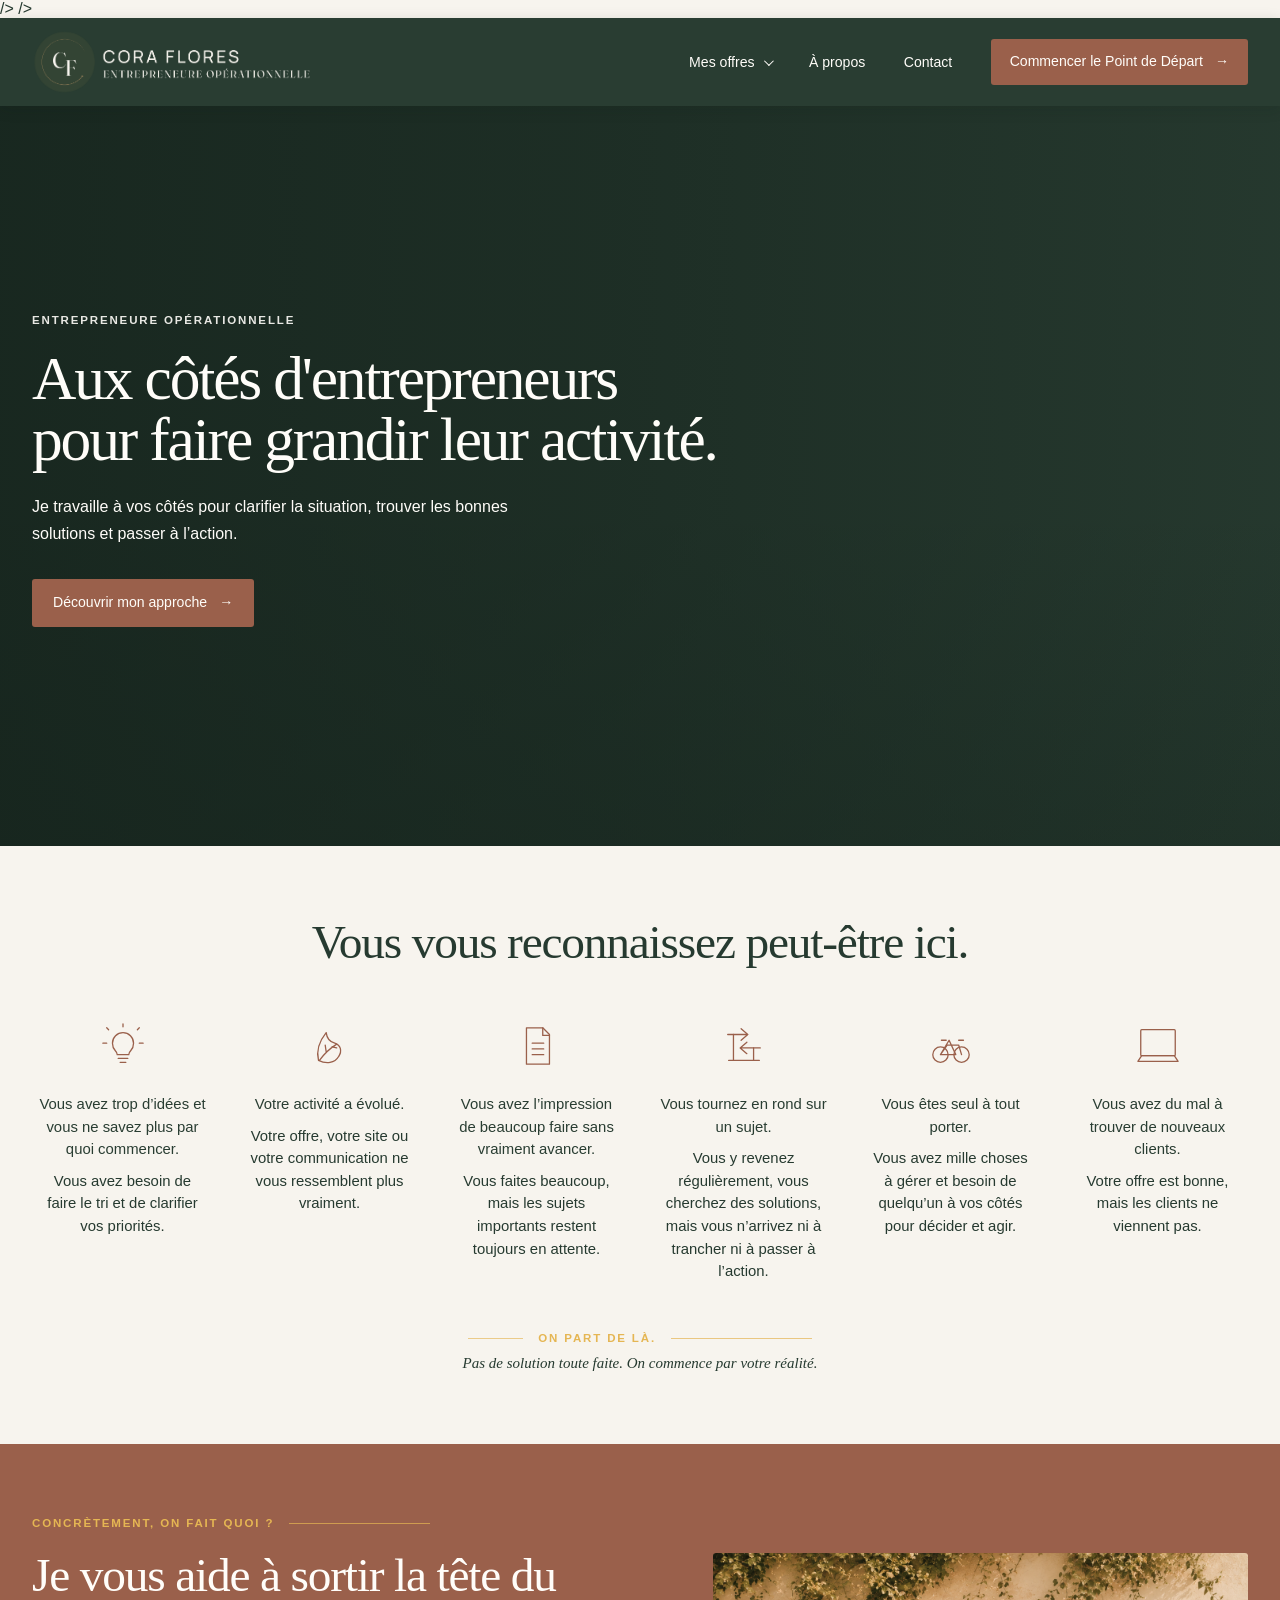
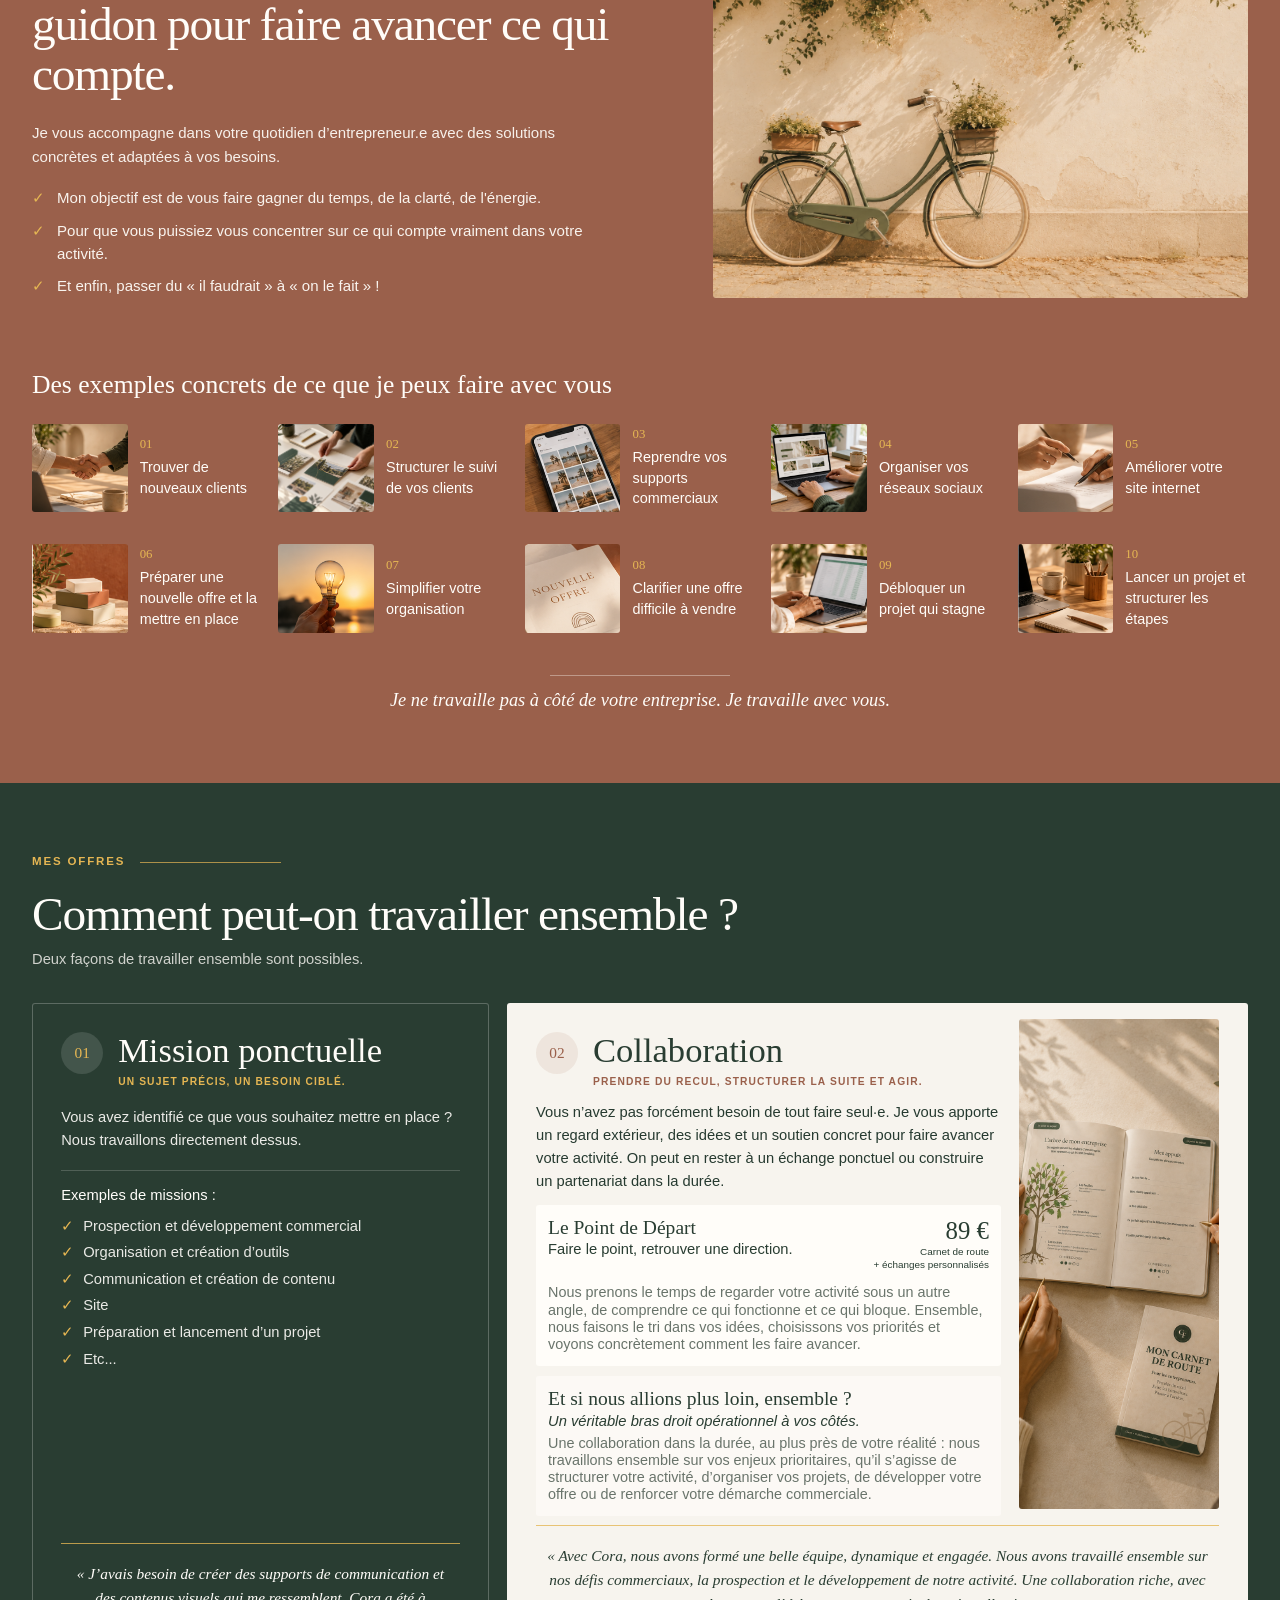
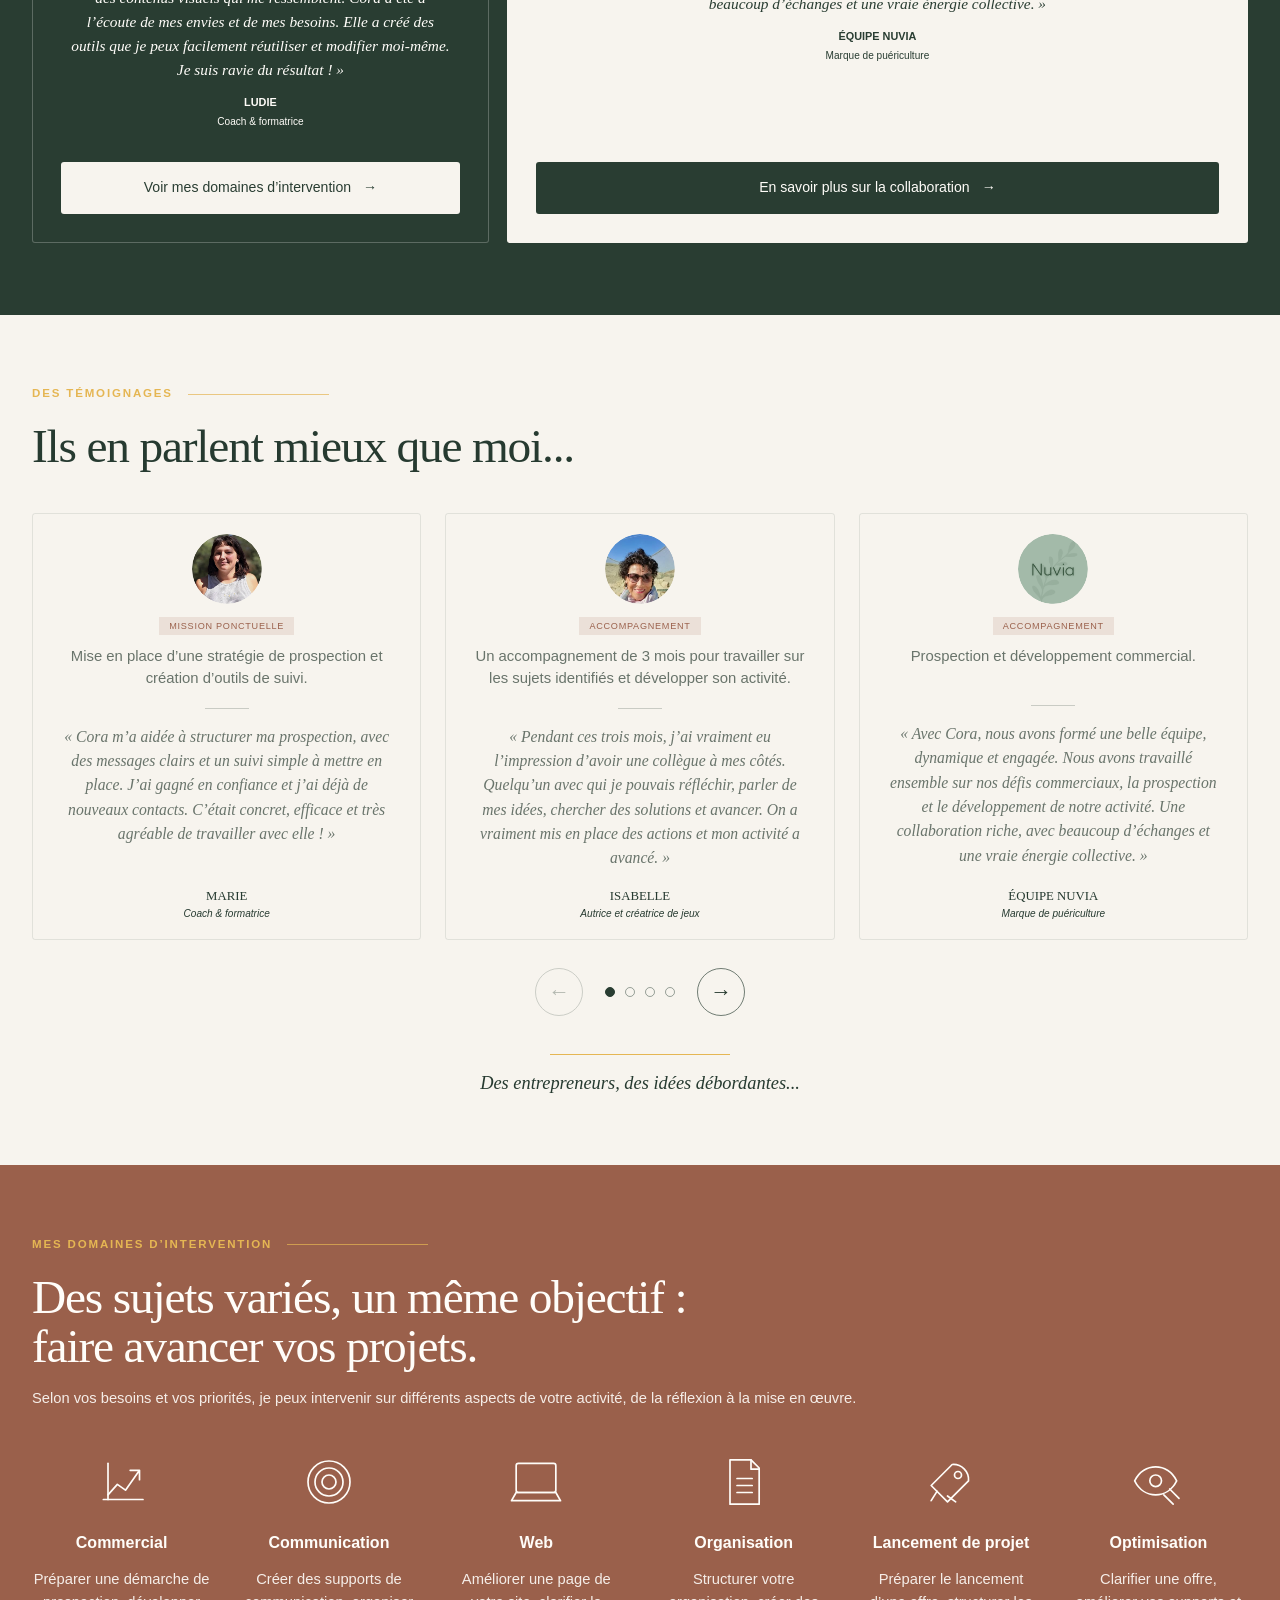
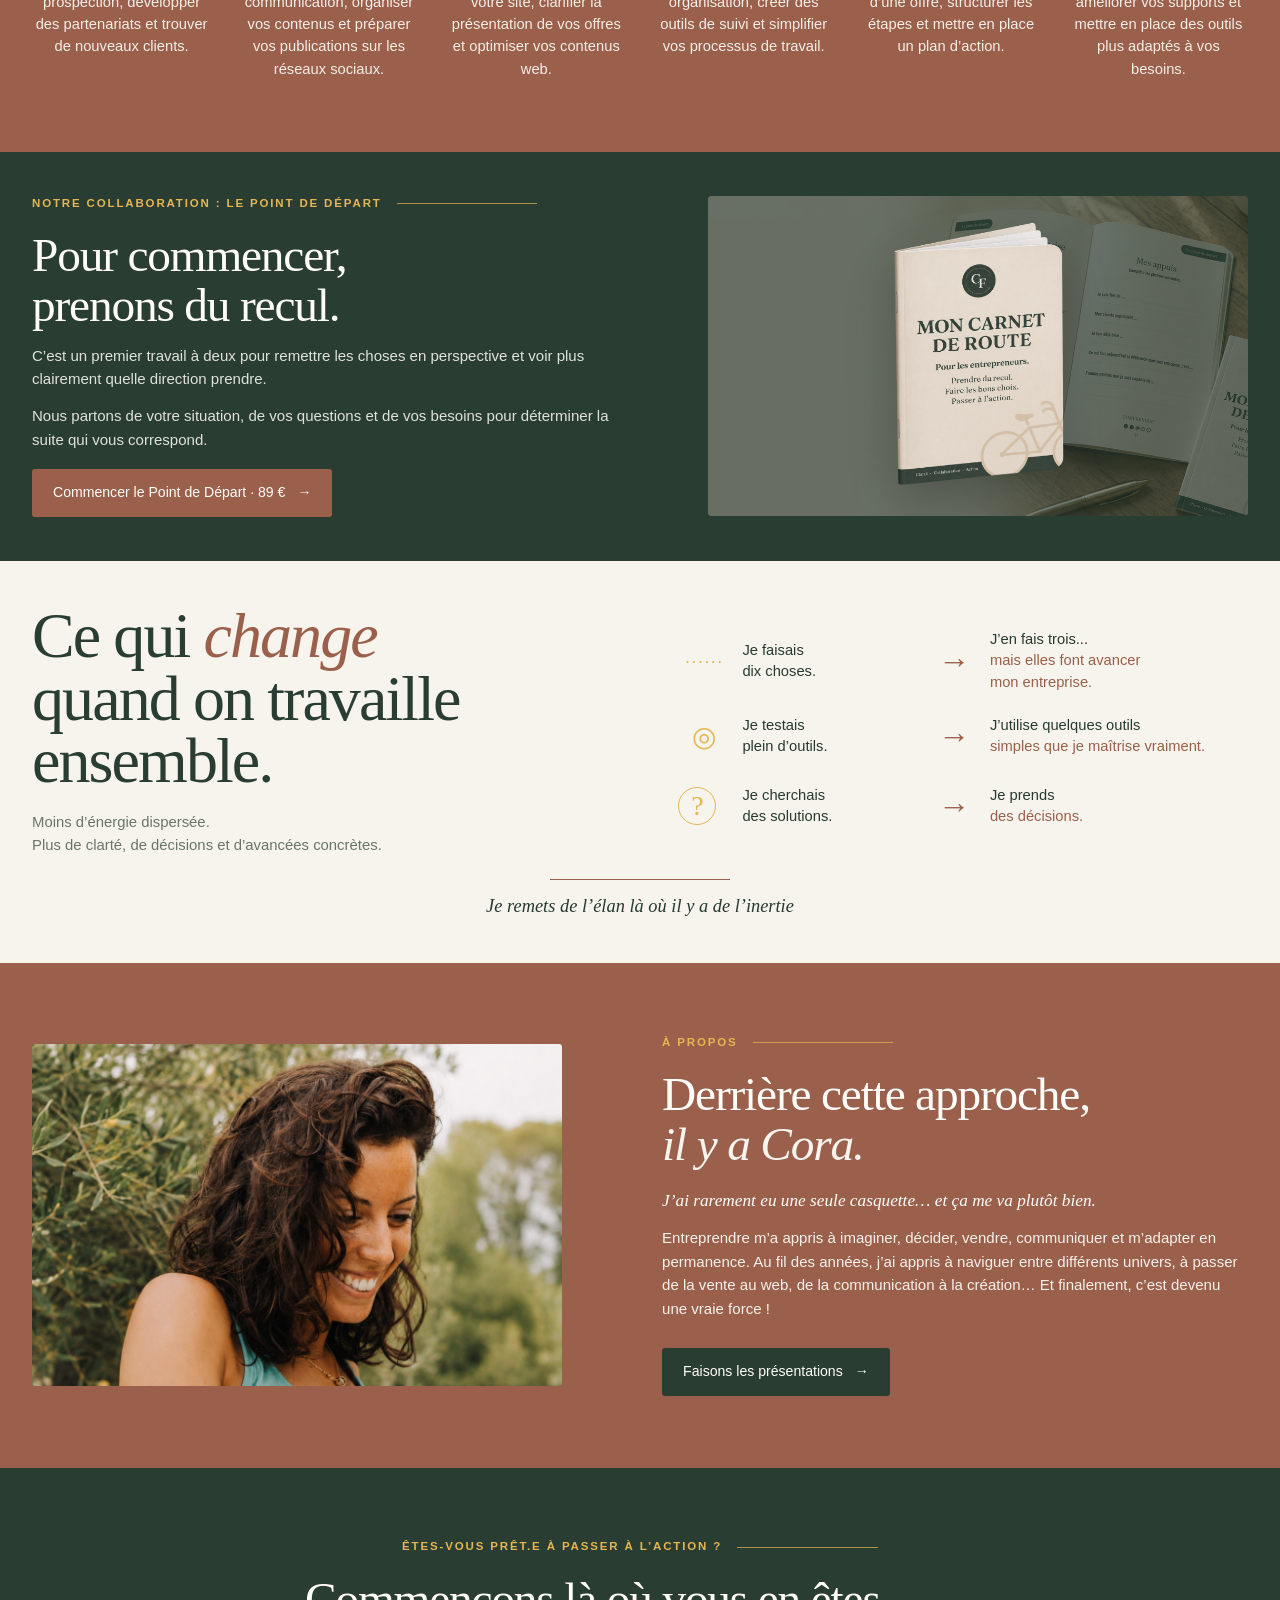
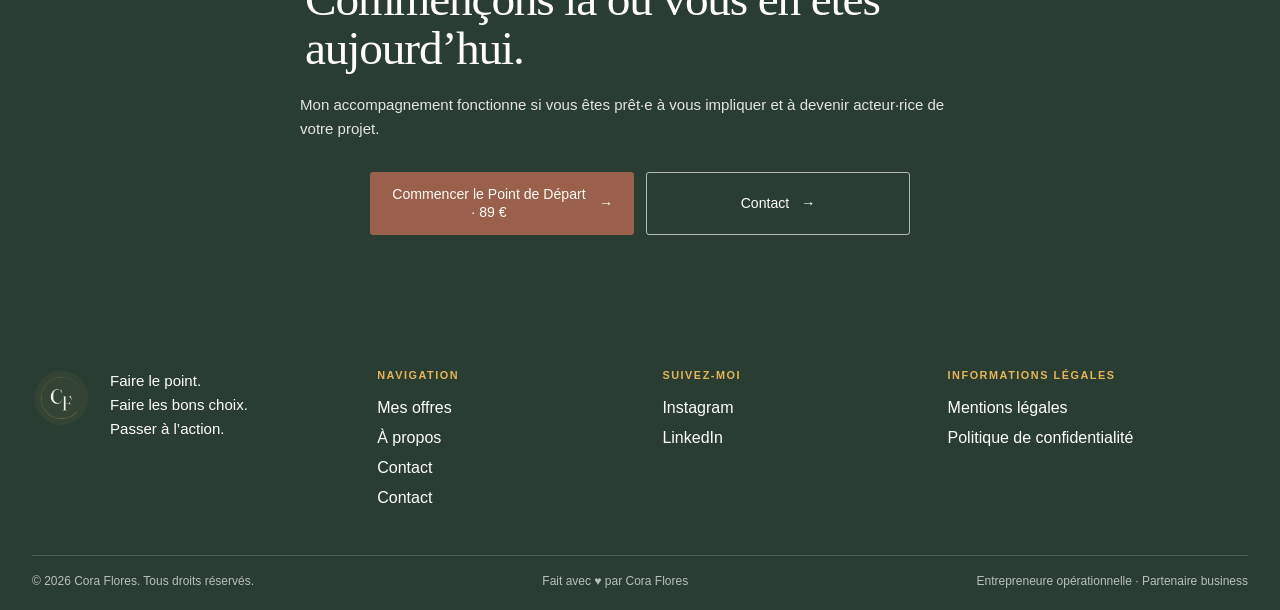
==== index.html @ 87177646 "Update index.html" ====
<!doctype html>
<html lang="fr">
  <head>
  <meta charset="utf-8" />
  <meta name="viewport" content="width=device-width, initial-scale=1" />
  <meta name="theme-color" content="#293d32" />

  <meta
    name="description"
    content="Cora Flores — Entrepreneure opérationnelle. Aux côtés des entrepreneurs."
  />

  <title>Cora Flores — Entrepreneure opérationnelle</title>

  <!-- Aperçu des liens, notamment sur LinkedIn -->
  <meta property="og:type" content="website" />
  <meta property="og:title" content="Cora Flores — Entrepreneure opérationnelle" />
  <meta
    property="og:description"
    content="Aux côtés des entrepreneurs pour faire grandir leur activité."
  />
  <meta property="og:url" content="https://coraflores.com/" />
  <meta
    property="og:image"
    <img src="/assets/images/sign_blanc3.png" alt="Cora Flores — Entrepreneure opérationnelle" />
  />

  <meta name="twitter:card" content="summary_large_image" />
  <meta
    name="twitter:image"
   <img src="/assets/images/sign_blanc3.png" alt="Cora Flores — Entrepreneure opérationnelle" />
  />

  <link rel="icon" type="image/png" href="/favicon/logo-fav-cf.png" />
  <link rel="icon" type="image/png" href="/favicon/LOGO_SIMPLE.png" />

  <link rel="stylesheet" href="/styles.css?v=visual-fixes-2026-11-01" />
  <script src="/app.js?v=sticky-nav-offers-2026-10-31" defer></script>
</head>
  <body>
    <a class="skip-link" href="#contenu">Aller au contenu</a>

    <header class="site-header">
      <div class="site-header__inner page-wrap">
        <a class="brand" href="/" aria-label="Cora Flores, accueil">
          <img src="/assets/images/sign_blanc3.png" alt="Cora Flores — Entrepreneure opérationnelle" />
        </a>

        <button class="menu-toggle" type="button" aria-expanded="false" aria-controls="primary-navigation">
          <span class="menu-toggle__icon" aria-hidden="true"><i></i><i></i><i></i></span>
          <span class="sr-only">Ouvrir le menu</span>
        </button>

        <nav class="primary-navigation" id="primary-navigation" aria-label="Navigation principale">
          <div class="offers-menu">
            <button class="offers-menu__toggle" type="button" aria-expanded="false" aria-controls="offers-menu-list">
              Mes offres <span class="chevron" aria-hidden="true"></span>
            </button>
            <div class="offers-menu__list" id="offers-menu-list" hidden>
              <article class="offers-menu-card offers-menu-card--mission">
                <img src="/assets/images/lesoutils.png" alt="" />
                <div class="offers-menu-card__content">
                  <p class="offers-menu-card__eyebrow">Mission ponctuelle</p>
                  <p>Un besoin précis, une action ciblée.</p>
                  <a class="button button--light" href="/missions/">Voir comment je peux vous aider <span aria-hidden="true">→</span></a>
                </div>
              </article>
              <article class="offers-menu-card offers-menu-card--collaboration">
                <img src="/assets/images/carnet2.png" alt="" />
                <div class="offers-menu-card__content">
                  <p class="offers-menu-card__eyebrow">Collaboration</p>
                  <p>Prendre du recul, clarifier et agir.</p>
                  <a class="button button--light" href="/point-de-depart/">Découvrir mon approche <span aria-hidden="true">→</span></a>
                </div>
              </article>
            </div>
          </div>
          <a href="/apropos/">À propos</a>
          <a href="/contact/">Contact</a>
          <a class="button button--nav" href="/point-de-depart/">Commencer le Point de Départ <span aria-hidden="true">→</span></a>
        </nav>
      </div>
    </header>

    <main id="contenu">
      <section class="hero" aria-labelledby="hero-title">
        <video class="hero__video" autoplay muted loop playsinline preload="metadata" poster="/assets/approche1.png" aria-hidden="true" tabindex="-1">
          <source src="/assets/videos/video-velo.mp4" type="video/mp4" />
        </video>
        <div class="hero__scrim"></div>
        <div class="hero__content page-wrap">
          <p class="eyebrow eyebrow--light">Entrepreneure opérationnelle</p>
          <h1 id="hero-title">Aux côtés d'entrepreneurs<br> pour faire grandir leur activité.</h1>
          <p class="hero__intro">Je travaille à vos côtés pour clarifier la situation, trouver les bonnes solutions et passer à l’action.</p>
          <a class="button button--rust" href="#whatwedo">Découvrir mon approche <span aria-hidden="true">→</span></a>
        </div>
      </section>

      <section class="recognition section-pad" aria-labelledby="recognition-title">
        <div class="page-wrap">
          <h2 class="section-title section-title--center" id="recognition-title">Vous vous reconnaissez peut-être ici.</h2>
          <div class="recognition__grid">
            <article class="recognition-card">
              <svg class="recognition-card__icon" viewBox="0 0 48 48" aria-hidden="true"><path d="M16 29c-1.8-2-3-4.8-3-8a11 11 0 0 1 22 0c0 3.2-1.2 6-3 8-1.3 1.4-2 2.7-2 4H18c0-1.3-.7-2.6-2-4Z"/><path d="M19 37h10m-8 4h6M24 4V1m15 6 2-2M9 7 7 5M7 21H3m42 0h-4"/></svg>
              <p><strong>Vous avez trop d’idées et vous ne savez plus par quoi commencer.</strong> Vous avez besoin de faire le tri et de clarifier vos priorités.</p>
            </article>
            <article class="recognition-card">
              <svg class="recognition-card__icon" viewBox="0 0 48 48" aria-hidden="true"><path d="M12 39c-2-8 0-19 8-29 1 8 5 10 9 11 6 2 8 8 4 14-4 7-13 8-21 4Z"/><path d="M13 39c5-7 10-12 18-17m-11 8-1-7m7 2 5 1"/></svg>
              <p><strong>Votre activité a évolué.</strong> Votre offre, votre site ou votre communication ne vous ressemblent plus vraiment.</p>
            </article>
            <article class="recognition-card">
              <svg class="recognition-card__icon" viewBox="0 0 48 48" aria-hidden="true"><path d="M13 5h17l7 7v31H13z"/><path d="M30 5v8h7M19 21h12m-12 6h12m-12 6h12"/></svg>
              <p><strong>Vous avez l’impression de beaucoup faire sans vraiment avancer.</strong> Vous faites beaucoup, mais les sujets importants restent toujours en attente.</p>
            </article>
            <article class="recognition-card">
              <svg class="recognition-card__icon" viewBox="0 0 48 48" aria-hidden="true"><path d="M7 12h21m-7-6 7 6-7 6m20 8H20m7-6-7 6 7 6M8 39h32"/><path d="M13 12v27m21-13v13"/></svg>
              <p><strong>Vous tournez en rond sur un sujet.</strong> Vous y revenez régulièrement, vous cherchez des solutions, mais vous n’arrivez ni à trancher ni à passer à l’action.</p>
            </article>
            <article class="recognition-card">
              <svg class="recognition-card__icon" viewBox="0 0 48 48" aria-hidden="true"><circle cx="13" cy="33" r="8"/><circle cx="35" cy="33" r="8"/><path d="m13 33 9-15 7 15H13l7-10h12l3 10M19 18h-5m18 0h5"/></svg>
              <p><strong>Vous êtes seul à tout porter.</strong> Vous avez mille choses à gérer et besoin de quelqu’un à vos côtés pour décider et agir.</p>
            </article>
            <article class="recognition-card">
              <svg class="recognition-card__icon" viewBox="0 0 48 48" aria-hidden="true"><rect x="6" y="7" width="36" height="27" rx="1"/><path d="M3 40h42l-4-6H7zM20 40h8"/></svg>
              <p><strong>Vous avez du mal à trouver de nouveaux clients.</strong> Votre offre est bonne, mais les clients ne viennent pas.</p>
            </article>
          </div>
          <div class="starting-point">
            <span class="editorial-kicker">On part de là.</span>
            <p>Pas de solution toute faite. On commence par votre réalité.</p>
          </div>
        </div>
      </section>

      <section class="what-we-do section-pad" id="whatwedo" aria-labelledby="what-title">
        <div class="page-wrap">
          <div class="what-we-do__intro">
            <div class="what-we-do__copy">
              <p class="editorial-kicker editorial-kicker--gold">Concrètement, on fait quoi&nbsp;?</p>
              <h2 class="section-title" id="what-title">Je vous aide à sortir la tête du guidon pour faire avancer ce qui compte.</h2>
              <p>Je vous accompagne dans votre quotidien d’entrepreneur.e avec des solutions concrètes et adaptées à vos besoins.</p>
              <ul class="what-we-do__benefits">
                <li>Mon objectif est de vous faire gagner du temps, de la clarté, de l'énergie.</li>
                <li>Pour que vous puissiez vous concentrer sur ce qui compte vraiment dans votre activité.</li>
                <li>Et enfin, passer du «&nbsp;il faudrait&nbsp;» à «&nbsp;on le fait&nbsp;»&nbsp;!</li>
              </ul>
            </div>
            <img class="what-we-do__image" src="/assets/images/approche.png" alt="Vélo appuyé contre une façade, sous des branches" loading="lazy" />
          </div>
          <h3 class="examples-title">Des exemples concrets de ce que je peux faire avec vous</h3>
          <div class="examples-grid" aria-label="Exemples concrets de missions">
            <article class="example-card"><img src="/assets/images/photo-exemple-01.jpg" alt="Boîte à outils de Cora Flores" loading="lazy" /><div class="example-card__copy"><span class="example-card__number">01</span><p>Trouver de nouveaux clients</p></div></article>
            <article class="example-card"><img src="/assets/images/photo-exemple-02-02.png" alt="Organisation du suivi client dans un carnet et un calendrier" loading="lazy" /><div class="example-card__copy"><span class="example-card__number">02</span><p>Structurer le suivi de vos clients</p></div></article>
            <article class="example-card"><img src="/assets/images/photo-exemple-03.jpg" alt="Supports commerciaux imprimés en cours de préparation" loading="lazy" /><div class="example-card__copy"><span class="example-card__number">03</span><p>Reprendre vos supports commerciaux</p></div></article>
            <article class="example-card"><img src="/assets/images/photo-exemple-04-04.png" alt="Planification de contenus sur un téléphone et un carnet" loading="lazy" /><div class="example-card__copy"><span class="example-card__number">04</span><p>Organiser vos réseaux sociaux</p></div></article>
            <article class="example-card"><img src="/assets/images/photo-exemple-05.jpg" alt="Mise à jour d’un site sur ordinateur" loading="lazy" /><div class="example-card__copy"><span class="example-card__number">05</span><p>Améliorer votre site internet</p></div></article>
            <article class="example-card"><img src="/assets/images/photo-exemple-06.jpg" alt="Préparation d’une nouvelle offre sur des cartes et un carnet" loading="lazy" /><div class="example-card__copy"><span class="example-card__number">06</span><p>Préparer une nouvelle offre et la mettre en place</p></div></article>
            <article class="example-card"><img src="/assets/images/photo-exemple-07.jpg" alt="Organisation du travail sur un ordinateur portable" loading="lazy" /><div class="example-card__copy"><span class="example-card__number">07</span><p>Simplifier votre organisation</p></div></article>
            <article class="example-card"><img src="/assets/images/photo-exemple-08.jpg" alt="Travail sur une offre et des outils de vente" loading="lazy" /><div class="example-card__copy"><span class="example-card__number">08</span><p>Clarifier une offre difficile à vendre</p></div></article>
            <article class="example-card"><img src="/assets/images/photo-exemple-09.jpg" alt="Organisation des éléments d’un projet" loading="lazy" /><div class="example-card__copy"><span class="example-card__number">09</span><p>Débloquer un projet qui stagne</p></div></article>
            <article class="example-card"><img src="/assets/images/photo-exemple-10.jpg" alt="Ampoule symbolisant une nouvelle idée" loading="lazy" /><div class="example-card__copy"><span class="example-card__number">10</span><p>Lancer un projet et structurer les étapes</p></div></article>
          </div>
          <p class="section-footnote">Je ne travaille pas à côté de votre entreprise. Je travaille avec vous.</p>
        </div>
      </section>

      <section class="offers section-pad" id="offres" aria-labelledby="offers-title">
        <div class="page-wrap">
          <p class="editorial-kicker editorial-kicker--gold">Mes offres</p>
          <h2 class="section-title section-title--light" id="offers-title">Comment peut-on travailler ensemble&nbsp;?</h2>
          <p class="offers__lead">Deux façons de travailler ensemble sont possibles.</p>
          <div class="offers__grid">
            <article class="offer-card offer-card--dark offer-card--mission">
              <div class="offer-card__heading">
                <span class="offer-card__index">01</span>
                <div>
                  <h3>Mission ponctuelle</h3>
                  <p class="offer-card__subtitle">Un sujet précis, un besoin ciblé.</p>
                </div>
              </div>
              <p class="offer-card__description">Vous avez identifié ce que vous souhaitez mettre en place&nbsp;? Nous travaillons directement dessus.</p>
              <div class="mission-examples">
                <p>Exemples de missions&nbsp;:</p>
                <ul>
                  <li>Prospection et développement commercial</li>
                  <li>Organisation et création d’outils</li>
                  <li>Communication et création de contenu</li>
                  <li>Site</li>
                  <li>Préparation et lancement d’un projet</li>
                  <li>Etc...</li>
                </ul>
              </div>
              <blockquote class="offer-card__quote">
                <p>«&nbsp;J’avais besoin de créer des supports de communication et des contenus visuels qui me ressemblent. Cora a été à l’écoute de mes envies et de mes besoins. Elle a créé des outils que je peux facilement réutiliser et modifier moi-même. Je suis ravie du résultat&nbsp;!&nbsp;»</p>
                <cite>Ludie <span>Coach &amp; formatrice</span></cite>
              </blockquote>
              <a class="button button--light" href="/missions/">Voir mes domaines d’intervention <span aria-hidden="true">→</span></a>
            </article>
            <article class="offer-card offer-card--cream offer-card--collaboration">
              <div class="offer-card__heading">
                <span class="offer-card__index">02</span>
                <div>
                  <h3>Collaboration</h3>
                  <p class="offer-card__subtitle">Prendre du recul, structurer la suite et agir.</p>
                </div>
              </div>
              <div class="offer-card__collaboration-layout">
                <div class="offer-card__collaboration-copy">
                  <p class="offer-card__description">Vous n’avez pas forcément besoin de tout faire seul·e. Je vous apporte un regard extérieur, des idées et un soutien concret pour faire avancer votre activité. On peut en rester à un échange ponctuel ou construire un partenariat dans la durée.</p>
                  <div class="offer-product">
                    <div class="offer-product__heading">
                      <div><h4>Le Point de Départ</h4><p>Faire le point, retrouver une direction.</p></div>
                      <div class="offer-product__price"><strong>89&nbsp;€</strong><span>Carnet de route<br />+ échanges personnalisés</span></div>
                    </div>
                    <p>Nous prenons le temps de regarder votre activité sous un autre angle, de comprendre ce qui fonctionne et ce qui bloque. Ensemble, nous faisons le tri dans vos idées, choisissons vos priorités et voyons concrètement comment les faire avancer.</p>
                  </div>
                  <div class="offer-duration">
                    <h4>Et si nous allions plus loin, ensemble&nbsp;?</h4>
                    <p class="offer-duration__lead">Un véritable bras droit opérationnel à vos côtés.</p>
                    <p>Une collaboration dans la durée, au plus près de votre réalité&nbsp;: nous travaillons ensemble sur vos enjeux prioritaires, qu’il s’agisse de structurer votre activité, d’organiser vos projets, de développer votre offre ou de renforcer votre démarche commerciale.</p>
                  </div>
                </div>
                <img class="offer-card__collaboration-image" src="/assets/images/vertical-depart.png" alt="Carnet de Route ouvert pendant un exercice de réflexion" loading="lazy" />
              </div>
              <blockquote class="offer-card__quote">
                <p>«&nbsp;Avec Cora, nous avons formé une belle équipe, dynamique et engagée. Nous avons travaillé ensemble sur nos défis commerciaux, la prospection et le développement de notre activité. Une collaboration riche, avec beaucoup d’échanges et une vraie énergie collective.&nbsp;»</p>
                <cite>Équipe Nuvia <span>Marque de puériculture</span></cite>
              </blockquote>
              <a class="button button--green" href="/point-de-depart/">En savoir plus sur la collaboration <span aria-hidden="true">→</span></a>
            </article>
          </div>
        </div>
      </section>

      <section class="testimonials section-pad" aria-labelledby="testimonials-title">
        <div class="page-wrap">
          <p class="editorial-kicker editorial-kicker--gold">Des témoignages</p>
          <h2 class="section-title section-title--center" id="testimonials-title">Ils en parlent mieux que moi...</h2>
          <div class="testimonials__carousel" data-testimonials-carousel role="region" aria-label="Carrousel de témoignages">
            <div class="testimonials__viewport" id="testimonials-viewport" tabindex="0" aria-label="Témoignages">
              <div class="testimonials__track">
                <article class="testimonial-card">
                  <img class="testimonial-card__avatar" src="/assets/images/marie.png" alt="Portrait de Marie" loading="lazy" />
                  <span class="testimonial-card__tag">Mission ponctuelle</span>
                  <p class="testimonial-card__context">Mise en place d’une stratégie de prospection et création d’outils de suivi.</p>
                  <blockquote>«&nbsp;Cora m’a aidée à structurer ma prospection, avec des messages clairs et un suivi simple à mettre en place. J’ai gagné en confiance et j’ai déjà de nouveaux contacts. C’était concret, efficace et très agréable de travailler avec elle&nbsp;!&nbsp;»</blockquote>
                  <cite>Marie <span>Coach &amp; formatrice</span></cite>
                </article>
                <article class="testimonial-card">
                  <img class="testimonial-card__avatar" src="/assets/images/isabelle.png" alt="Portrait d’Isabelle" loading="lazy" />
                  <span class="testimonial-card__tag">Accompagnement</span>
                  <p class="testimonial-card__context">Un accompagnement de 3 mois pour travailler sur les sujets identifiés et développer son activité.</p>
                  <blockquote>«&nbsp;Pendant ces trois mois, j’ai vraiment eu l’impression d’avoir une collègue à mes côtés. Quelqu’un avec qui je pouvais réfléchir, parler de mes idées, chercher des solutions et avancer. On a vraiment mis en place des actions et mon activité a avancé.&nbsp;»</blockquote>
                  <cite>Isabelle <span>Autrice et créatrice de jeux</span></cite>
                </article>
                <article class="testimonial-card">
                  <img class="testimonial-card__avatar" src="/assets/images/nuvia.png" alt="Logo de Nuvia" loading="lazy" />
                  <span class="testimonial-card__tag">Accompagnement</span>
                  <p class="testimonial-card__context">Prospection et développement commercial.</p>
                  <blockquote>«&nbsp;Avec Cora, nous avons formé une belle équipe, dynamique et engagée. Nous avons travaillé ensemble sur nos défis commerciaux, la prospection et le développement de notre activité. Une collaboration riche, avec beaucoup d’échanges et une vraie énergie collective.&nbsp;»</blockquote>
                  <cite>Équipe Nuvia <span>Marque de puériculture</span></cite>
                </article>
                <article class="testimonial-card">
                  <span class="testimonial-card__avatar testimonial-card__avatar--initials" aria-hidden="true">G</span>
                  <span class="testimonial-card__tag">Mission ponctuelle</span>
                  <p class="testimonial-card__context">Création de supports de communication pour présenter son activité et ses services.</p>
                  <blockquote>«&nbsp;J’avais besoin de remettre un peu d’ordre dans ma communication et surtout d’avoir des supports que je puisse vraiment utiliser. Maintenant, j’ai quelque chose de clair, qui me ressemble et que je peux réutiliser facilement au quotidien.&nbsp;»</blockquote>
                  <cite>Guillaume <span>Fondateur de Nuvia</span></cite>
                </article>
                <article class="testimonial-card">
                  <img class="testimonial-card__avatar" src="/assets/images/laura.png" alt="Portrait de Laura" loading="lazy" />
                  <span class="testimonial-card__tag">Accompagnement</span>
                  <p class="testimonial-card__context">Prendre du recul sur son activité et clarifier ses priorités.</p>
                  <blockquote>«&nbsp;J’avais beaucoup d’idées pour développer mon activité, mais je ne savais plus vraiment lesquelles prioriser. Après nos échanges et exercices, j’y voyais beaucoup plus clair. Je savais où je voulais aller et avec quels outils. J’avais enfin un vrai plan.&nbsp;»</blockquote>
                  <cite>Laura <span>Fondatrice d’une marque de bien-être</span></cite>
                </article>
                <article class="testimonial-card">
                  <span class="testimonial-card__avatar testimonial-card__avatar--initials" aria-hidden="true">L</span>
                  <span class="testimonial-card__tag">Mission ponctuelle</span>
                  <p class="testimonial-card__context">Création de supports de communication et de contenus visuels à son image.</p>
                  <blockquote>«&nbsp;J’avais besoin de créer des supports de communication et des contenus visuels qui me ressemblent. Cora a été à l’écoute de mes envies et de mes besoins. Elle a créé des outils que je peux facilement réutiliser et modifier moi-même. Je suis ravie du résultat&nbsp;!&nbsp;»</blockquote>
                  <cite>Ludie <span>Coach &amp; formatrice</span></cite>
                </article>
              </div>
            </div>
            <div class="testimonials__controls" role="group" aria-label="Navigation du carrousel de témoignages">
              <button class="testimonials__arrow" type="button" data-carousel-prev aria-label="Afficher les témoignages précédents" disabled><span aria-hidden="true">←</span></button>
              <div class="testimonials__pagination" data-carousel-pagination aria-label="Pages des témoignages"></div>
              <button class="testimonials__arrow" type="button" data-carousel-next aria-label="Afficher les témoignages suivants"><span aria-hidden="true">→</span></button>
            </div>
            <p class="sr-only" data-carousel-status aria-live="polite" aria-atomic="true"></p>
          </div>
          <hr class="editorial-rule editorial-rule--center" />
          <p class="section-footnote">Des entrepreneurs, des idées débordantes...</p>
        </div>
      </section>

      <section class="domains section-pad" aria-labelledby="domains-title">
        <div class="page-wrap">
          <p class="editorial-kicker editorial-kicker--gold">Mes domaines d’intervention</p>
          <h2 class="section-title section-title--light" id="domains-title">Des sujets variés, un même objectif&nbsp;: <br>faire avancer vos projets.</h2>
          <p class="domains__intro">Selon vos besoins et vos priorités, je peux intervenir sur différents aspects de votre activité, de la réflexion à la mise en œuvre.</p>
          <div class="domains__grid">
            <article class="domain-card"><svg class="domain-card__icon" viewBox="0 0 48 48" aria-hidden="true"><path d="M8 39h34M12 35l8-9 7 5 12-17m-8 0h8v8"/><path d="M12 39V8"/></svg><h3>Commercial</h3><p>Préparer une démarche de prospection, développer des partenariats et trouver de nouveaux clients.</p></article>
            <article class="domain-card"><svg class="domain-card__icon" viewBox="0 0 48 48" aria-hidden="true"><circle cx="24" cy="24" r="18"/><circle cx="24" cy="24" r="12"/><circle cx="24" cy="24" r="6"/></svg><h3>Communication</h3><p>Créer des supports de communication, organiser vos contenus et préparer vos publications sur les réseaux sociaux.</p></article>
            <article class="domain-card"><svg class="domain-card__icon" viewBox="0 0 48 48" aria-hidden="true"><rect x="7" y="8" width="34" height="25" rx="2"/><path d="M3 40h42l-4-7H7z"/></svg><h3>Web</h3><p>Améliorer une page de votre site, clarifier la présentation de vos offres et optimiser vos contenus web.</p></article>
            <article class="domain-card"><svg class="domain-card__icon" viewBox="0 0 48 48" aria-hidden="true"><path d="M12 5h18l7 7v31H12z"/><path d="M30 5v8h7M18 21h13m-13 6h13m-13 6h13"/></svg><h3>Organisation</h3><p>Structurer votre organisation, créer des outils de suivi et simplifier vos processus de travail.</p></article>
            <article class="domain-card"><svg class="domain-card__icon" viewBox="0 0 48 48" aria-hidden="true"><path d="M7 27 25 9a13 13 0 0 1 14 14L21 41 7 27Z"/><circle cx="30" cy="18" r="3"/><path d="m12 32-5 8m14-4 7 5"/></svg><h3>Lancement de projet</h3><p>Préparer le lancement d’une offre, structurer les étapes et mettre en place un plan d’action.</p></article>
            <article class="domain-card"><svg class="domain-card__icon" viewBox="0 0 48 48" aria-hidden="true"><path d="M4 23c4-8 11-12 18-12s14 4 18 12c-4 8-11 12-18 12S8 31 4 23Z"/><circle cx="22" cy="23" r="5"/><path d="m29 35 8 8m-3-13 8 8"/></svg><h3>Optimisation</h3><p>Clarifier une offre, améliorer vos supports et mettre en place des outils plus adaptés à vos besoins.</p></article>
          </div>
        </div>
      </section>

      <section class="point-depart section-pad" id="point-de-depart" aria-labelledby="point-title">
        <div class="page-wrap point-depart__layout">
          <div class="point-depart__content">
            <p class="editorial-kicker editorial-kicker--gold">Notre collaboration&nbsp;: le Point de Départ</p>
            <h2 class="section-title section-title--light" id="point-title">Pour commencer,<br>prenons du recul.</h2>
            <p>C’est un premier travail à deux pour remettre les choses en perspective et voir plus clairement quelle direction prendre.</p>
            <p>Nous partons de votre situation, de vos questions et de vos besoins pour déterminer la suite qui vous correspond.</p>
            <a class="button button--rust" href="/point-de-depart/">Commencer le Point de Départ · 89&nbsp;€ <span aria-hidden="true">→</span></a>
          </div>
          <div class="point-depart__visual">
            <img class="point-depart__product" src="/assets/images/carnet2.png" alt="Le Carnet de Route posé près des pages d’exercices" loading="lazy" />
          </div>
        </div>
      </section>

      <section class="change section-pad" aria-labelledby="change-title">
        <div class="page-wrap change__layout">
          <div>
            <h2 class="change__title" id="change-title"><span>Ce qui <em>change</em></span><span>quand on travaille ensemble.</span></h2>
            <p class="change__summary">Moins d’énergie dispersée.<br />Plus de clarté, de décisions et d’avancées concrètes.</p>
          </div>
          <div class="change__rows">
            <div class="change-row"><span class="change-row__icon change-row__icon--dots" aria-hidden="true">······</span><p>Je faisais<br />dix choses.</p><span class="change-row__arrow" aria-hidden="true">→</span><p>J’en fais trois...<br /><em>mais elles font avancer<br />mon entreprise.</em></p></div>
            <div class="change-row"><span class="change-row__icon" aria-hidden="true">◎</span><p>Je testais<br />plein d’outils.</p><span class="change-row__arrow" aria-hidden="true">→</span><p>J’utilise quelques outils<br /><em>simples que je maîtrise vraiment.</em></p></div>
            <div class="change-row"><span class="change-row__icon change-row__icon--question" aria-hidden="true">?</span><p>Je cherchais<br />des solutions.</p><span class="change-row__arrow" aria-hidden="true">→</span><p>Je prends<br /><em>des décisions.</em></p></div>
          </div>
        </div>
        <p class="change__footnote">Je remets de l’élan là où il y a de l’inertie</p>
      </section>

      <section class="about-teaser section-pad" id="a-propos" aria-labelledby="about-title">
        <div class="page-wrap about-teaser__layout">
          <img class="about-teaser__portrait" src="/assets/images/cora.png" alt="Cora" loading="lazy" />
          <div>
            <p class="editorial-kicker editorial-kicker--gold">À propos</p>
            <h2 class="section-title" id="about-title">Derrière cette approche,<br /><em>il y a Cora.</em></h2>
            <p class="about-teaser__lead">J’ai rarement eu une seule casquette… et ça me va plutôt bien.</p>
            <p>Entreprendre m’a appris à imaginer, décider, vendre, communiquer et m’adapter en permanence. Au fil des années, j’ai appris à naviguer entre différents univers, à passer de la vente au web, de la communication à la création… Et finalement, c’est devenu une vraie force&nbsp;!</p>
            <a class="button button--green" href="/apropos/">Faisons les présentations <span aria-hidden="true">→</span></a>
          </div>
        </div>
      </section>

      <section class="final-cta section-pad" aria-labelledby="final-title">
        <div class="page-wrap final-cta__layout">
          <div>
            <p class="editorial-kicker editorial-kicker--gold">Êtes-vous prêt.e à passer à l’action&nbsp;?</p>
            <h2 class="section-title section-title--light" id="final-title">Commençons là où vous en êtes aujourd’hui.</h2>
            <p class="final-cta__intro">Mon accompagnement fonctionne si vous êtes prêt·e à vous impliquer et à devenir acteur·rice de votre projet.</p>
            <div class="final-cta__actions">
                   <a
  href="https://buy.stripe.com/6oU3cpcc26tu3w2ch6gjC00"
  class="button button--rust"
>
  Commencer le Point de Départ · 89 €
  <span aria-hidden="true">→</span>
</a>         
              <a class="button button--outline-light" href="/contact/">Contact <span aria-hidden="true">→</span></a>
            </div>
          </div>
       
      </section>
    </main>

    <footer class="site-footer">
      <div class="page-wrap site-footer__main site-footer__main--home">
        <div class="site-footer__brand">
          <img src="/assets/images/logo-cf.png" alt="Monogramme Cora Flores" loading="lazy" />
          <p>Faire le point.<br />Faire les bons choix.<br />Passer à l’action.</p>
        </div>
        <div class="site-footer__column">
          <h2>Navigation</h2>
          <a href="#offres">Mes offres</a>
          <a href="/apropos/">À propos</a>
          <a href="/contact/">Contact</a>
          <a href="mailto:bonjour@coraflores.com">Contact</a>

        </div>
        <div class="site-footer__column">
          <h2>Suivez-moi</h2>
          <a href="https://www.instagram.com/coraflores.pro/" target="_blank" rel="noopener noreferrer">Instagram</a>
          <a href="https://www.linkedin.com/in/cora-flores" target="_blank" rel="noopener noreferrer">LinkedIn</a>
        </div>
        <div class="site-footer__column">
          <h2>Informations légales</h2>
          <a href="/mentions-legales/">Mentions légales</a>
          <a href="/politique-de-confidentialite/">Politique de confidentialité</a>
        </div>
      </div>
      <div class="page-wrap site-footer__bottom">
        <span>© 2026 Cora Flores. Tous droits réservés.</span>
        <span>Fait avec ♥ par Cora Flores</span>
        <span>Entrepreneure opérationnelle · Partenaire business</span>
      </div>
    </footer>
  </body>
</html>
---- styles.css ----
:root {
  font-size: 16px;
  color-scheme: light;
  --green: #293d32;
  --green-soft: #293d32;
  --cream: #f7f4ee;
  --paper: #fffdf9;
  --gold: #e5b653;
  --rust: #9a604b;
  --ink: #263a30;
  --muted: #69746b;
  --line: rgba(41, 61, 50, 0.22);
  --serif: "Cormorant Garamond", Georgia, "Times New Roman", serif;
  --sans: "Euclid Circular A", "Avenir Next", "Helvetica Neue", Arial, sans-serif;
  --content: 1460px;
  font-family: var(--sans);
  color: var(--ink);
  background: var(--cream);
  font-synthesis: none;
  text-rendering: optimizeLegibility;
}

* { box-sizing: border-box; }
html { scroll-behavior: smooth; scroll-padding-top: 100px; }
body { margin: 0; min-width: 0; background: var(--cream); }
img { display: block; max-width: 100%; border-radius: 3px; }
a { color: inherit; }
button { font: inherit; }
main p:not(.eyebrow):not(.editorial-kicker):not(.offer-card__subtitle), main li { font-weight: 400; }

.page-wrap { width: min(var(--content), calc(100% - 64px)); margin-inline: auto; }
.section-pad { padding-block: clamp(58px, 5.6vw, 88px); }
.point-depart.section-pad, .change.section-pad { padding-block: clamp(44px, 3.2vw, 60px); }
.sr-only { position: absolute; width: 1px; height: 1px; padding: 0; margin: -1px; overflow: hidden; clip: rect(0, 0, 0, 0); white-space: nowrap; border: 0; }
.skip-link { position: fixed; z-index: 20; top: 12px; left: 12px; padding: 12px 16px; transform: translateY(-160%); background: var(--paper); color: var(--green); }
.skip-link:focus { transform: translateY(0); }
:focus-visible { outline: 3px solid var(--gold); outline-offset: 4px; }

.site-header { position: sticky; top: 0; z-index: 50; background: var(--green); color: var(--paper); box-shadow: 0 3px 14px rgba(17, 31, 24, 0.14); }
.site-header__inner { min-height: 88px; display: flex; align-items: center; justify-content: space-between; gap: 40px; }
.brand { flex: 0 1 340px; display: block; line-height: 0; }
.brand img { width: min(100%, 330px); max-height: 64px; object-fit: contain; object-position: left center; }
.primary-navigation { display: flex; align-items: center; gap: clamp(22px, 3vw, 42px); font-size: 0.88rem; }
.primary-navigation > a:not(.button), .offers-menu__toggle { position: relative; color: inherit; text-decoration: none; }
.primary-navigation > a:not(.button)::after, .offers-menu__toggle::after { content: ""; position: absolute; right: 0; bottom: -9px; left: 0; height: 1px; background: var(--gold); transform: scaleX(0); transform-origin: left; transition: transform 180ms ease; }
.primary-navigation > a:not(.button):hover::after, .offers-menu__toggle:hover::after { transform: scaleX(1); }
.offers-menu { position: relative; }
.offers-menu__toggle { display: inline-flex; align-items: center; gap: 9px; padding: 12px 0; border: 0; background: transparent; cursor: pointer; }
.chevron { width: 7px; height: 7px; border-right: 1px solid currentColor; border-bottom: 1px solid currentColor; transform: rotate(45deg) translateY(-2px); transition: transform 160ms ease; }
.offers-menu__toggle[aria-expanded="true"] .chevron { transform: rotate(225deg) translate(-1px, -1px); }
.offers-menu__list { position: fixed; top: 102px; left: 50%; width: min(1040px, calc(100vw - 48px)); display: grid; grid-template-columns: repeat(2, minmax(0, 1fr)); gap: 20px; padding: 20px; transform: translateX(-50%); border: 1px solid rgba(229, 182, 83, 0.28); border-radius: 3px; background: var(--green); box-shadow: 0 14px 35px rgba(17, 31, 24, 0.22); }
.offers-menu__list[hidden] { display: none; }
.offers-menu-card { min-width: 0; display: grid; grid-template-columns: 104px minmax(0, 1fr); align-items: center; gap: 18px; padding: 14px; border: 1px solid rgba(255, 253, 249, 0.18); border-radius: 3px; background: rgba(255, 253, 249, 0.045); }
.offers-menu-card > img { width: 104px; height: 104px; min-height: 0; object-fit: cover; object-position: center; }
.offers-menu-card__content { display: flex; flex-direction: column; align-items: flex-start; gap: 10px; min-width: 0; }
.offers-menu-card__eyebrow { margin: 0; color: var(--gold); font-family: var(--serif); font-size: 1.3rem; }
.offers-menu-card__content > p:not(.offers-menu-card__eyebrow) { margin: 0; color: rgba(255, 253, 249, 0.88); font-size: 0.93rem; font-weight: 400; line-height: 1.5; }
.offers-menu-card .button { margin-top: auto; min-height: 40px; padding: 10px 12px; font-size: 0.8rem; }
.button { min-height: 48px; display: inline-flex; align-items: center; justify-content: center; gap: 12px; padding: 13px 20px; border: 1px solid transparent; border-radius: 3px; text-align: center; text-decoration: none; font-size: 0.88rem; line-height: 1.25; transition: transform 180ms ease, background 180ms ease, color 180ms ease; }
.button:hover { transform: translateY(-2px); }
.button--nav { min-height: 44px; padding-inline: 18px; background: var(--rust); color: var(--paper); }
.button--nav:hover, .button--rust:hover { background: var(--rust); }
.button--rust { background: var(--rust); color: var(--paper); }
.button--green { background: var(--green); color: var(--paper); }
.button--green:hover { background: var(--green); }
.button--light { background: var(--cream); color: var(--green); }
.button--light:hover { background: var(--gold); }
.button--outline-light { border-color: rgba(255, 253, 249, 0.65); color: var(--paper); background: transparent; }
.button--outline-light:hover { background: var(--paper); color: var(--green); }
.menu-toggle { display: none; border-radius: 3px; }

.hero { position: relative; min-height: min(690px, 78vh); min-height: clamp(570px, 68vw, 740px); display: grid; align-items: center; overflow: hidden; isolation: isolate; color: var(--paper); background: var(--green); }
.hero__video, .hero__scrim { position: absolute; z-index: -1; inset: 0; width: 100%; height: 100%; }
.hero__video { object-fit: cover; object-position: center 54%; filter: saturate(0.78); }
.hero__scrim { background: linear-gradient(90deg, rgba(20, 34, 27, 0.79) 0%, rgba(20, 34, 27, 0.55) 48%, rgba(20, 34, 27, 0.18) 100%), linear-gradient(0deg, rgba(20, 34, 27, 0.28), transparent 45%); }
.hero__content { min-width: 0; padding-block: 100px 112px; }
.eyebrow, .editorial-kicker { margin: 0 0 20px; color: var(--gold); font-size: 0.72rem; font-weight: 600; letter-spacing: 0.16em; line-height: 1.35; text-transform: uppercase; }
.eyebrow--light { color: var(--paper); opacity: 0.9; }
.hero h1 { max-width: min(100%, 980px); margin: 0 0 24px; font-family: var(--serif); font-size: clamp(3.15rem, 4.8vw, 4.75rem); font-weight: 500; line-height: 0.98; letter-spacing: -0.035em; overflow-wrap: break-word; }
.hero__intro { max-width: 540px; margin: 0 0 32px; font-size: clamp(1rem, 1.2vw, 1.125rem); line-height: 1.7; }

.section-title { max-width: 760px; margin: 0; font-family: var(--serif); font-size: clamp(2.15rem, 3.7vw, 3.75rem); font-weight: 500; line-height: 1.04; letter-spacing: -0.025em; }
.section-title--center { margin-inline: auto; text-align: center; }
.section-title--light { color: var(--paper); }
.recognition .section-title { max-width: 1100px; }
.editorial-kicker { display: flex; align-items: center; gap: 15px; width: fit-content; }
.editorial-kicker::after { content: ""; width: clamp(54px, 11vw, 145px); height: 1px; background: currentColor; opacity: 0.7; }
.editorial-kicker--gold { color: var(--gold); }
.recognition { background: var(--cream); }
.recognition__grid { width: 100%; display: grid; grid-template-columns: repeat(6, minmax(0, 1fr)); gap: clamp(26px, 2vw, 36px); margin: 42px auto 0; }
.recognition-card { min-width: 0; min-height: 220px; display: flex; flex-direction: column; align-items: center; justify-content: flex-start; padding: 14px 7px; text-align: center; }
.recognition-card__icon { width: 46px; height: 46px; flex: 0 0 auto; margin-bottom: 24px; fill: none; stroke: var(--rust); stroke-width: 1.35; stroke-linecap: round; stroke-linejoin: round; }
.recognition-card p { margin: 0; font-size: 0.93rem; font-weight: 400; line-height: 1.52; }
.recognition-card strong { display: block; margin-bottom: 9px; color: var(--green); font-weight: 500; }
.starting-point { margin: 34px auto 0; text-align: center; }
.starting-point .editorial-kicker { margin: 0 auto 9px; }
.starting-point .editorial-kicker::before { content: ""; width: 55px; height: 1px; background: currentColor; opacity: 0.65; }
.starting-point p { margin: 0; font-family: var(--serif); font-size: 15px; font-style: italic; }

.what-we-do { background: var(--rust); color: var(--paper); }
.what-we-do__intro { display: grid; grid-template-columns: 1.05fr 0.95fr; align-items: center; gap: clamp(40px, 7vw, 100px); }
.what-we-do .section-title { max-width: 650px; }
.what-we-do__image { width: 100%; max-height: 370px; align-self: end; aspect-ratio: 1.55; object-fit: cover; }
.what-we-do__copy > p:not(.editorial-kicker) { max-width: 700px; margin: 22px 0 0; color: rgba(255, 253, 249, 0.92); font-size: 0.94rem; font-weight: 400; line-height: 1.58; }
.what-we-do__benefits { display: grid; gap: 9px; margin: 18px 0 0; padding: 0; list-style: none; }
.what-we-do__benefits li { position: relative; padding-left: 25px; color: rgba(255, 253, 249, 0.94); font-size: 0.94rem; font-weight: 400; line-height: 1.55; }
.what-we-do__benefits li::before { content: "\2713"; position: absolute; left: 0; color: var(--gold); font-weight: 700; }
.examples-title { margin: 72px 0 24px; color: var(--paper); font-family: var(--serif); font-size: clamp(1.45rem, 2vw, 1.85rem); font-weight: 500; }
.examples-grid { display: grid; grid-template-columns: repeat(5, minmax(0, 1fr)); gap: 32px 16px; }
.example-card { min-width: 0; display: grid; grid-template-columns: minmax(68px, 0.78fr) minmax(0, 1fr); align-items: center; gap: 12px; }
.example-card > img { width: 100%; aspect-ratio: 1.08; object-fit: cover; }
.example-card__copy { min-width: 0; }
.example-card__number { display: block; margin-bottom: 5px; color: var(--gold); font-family: var(--serif); font-size: 0.8rem; }
.example-card__copy p { margin: 0; color: var(--paper); font-size: 0.9rem; font-weight: 400; line-height: 1.45; }
.section-footnote { margin: 42px auto 0; padding-top: 20px; border-top: 1px solid rgba(255, 253, 249, 0.36); color: inherit; font-family: var(--serif); font-size: 1.15rem; font-style: italic; text-align: center; }
.what-we-do .section-footnote { padding-top: 0; border-top: 0; }
.what-we-do .section-footnote::before { content: ""; display: block; width: min(180px, 35%); margin: 0 auto 14px; border-top: 1px solid rgba(255, 253, 249, 0.36); }

.offers { background: var(--green); color: var(--paper); }
.offers__lead { margin: 12px 0 0; color: rgba(255, 253, 249, 0.78); font-size: 0.92rem; font-weight: 400; }
.offers__grid { display: grid; grid-template-columns: minmax(0, 0.9fr) minmax(0, 1.46fr); align-items: stretch; gap: 18px; margin-top: 36px; }
.offer-card { position: relative; min-width: 0; display: flex; flex-direction: column; align-items: stretch; padding: clamp(24px, 2.2vw, 32px); border-radius: 3px; }
.offer-card--dark { border: 1px solid rgba(255, 253, 249, 0.24); background: var(--green); color: var(--paper); }
.offer-card--cream { border: 1px solid transparent; background: var(--cream); color: var(--green); }
.offer-card__heading { display: grid; grid-template-columns: 44px minmax(0, 1fr); align-items: start; gap: 13px; }
.offer-card__index { width: 42px; height: 42px; display: grid; place-items: center; border-radius: 50%; background: rgba(255, 253, 249, 0.12); color: var(--gold); font-family: var(--serif); font-size: 0.96rem; }
.offer-card--cream .offer-card__index { background: rgba(154, 96, 75, 0.1); color: var(--rust); }
.offer-card h3 { max-width: 420px; margin: 0; font-family: var(--serif); font-size: clamp(1.8rem, 2.7vw, 2.55rem); font-weight: 500; line-height: 1.05; }
.offer-card__subtitle { margin: 6px 0 0; color: var(--gold); font-size: 0.64rem; font-weight: 600; letter-spacing: 0.11em; line-height: 1.45; text-transform: uppercase; }
.offer-card--cream .offer-card__subtitle { color: var(--rust); }
.offer-card__description { margin: 0; color: rgba(255, 253, 249, 0.91); font-size: 0.92rem; font-weight: 400; line-height: 1.55; }
.offer-card--mission > .offer-card__description { margin-top: 17px; }
.offer-card--cream .offer-card__description { color: var(--ink); }
.mission-examples { margin-top: 18px; padding-top: 14px; border-top: 1px solid rgba(255, 253, 249, 0.18); font-size: 0.92rem; font-weight: 400; line-height: 1.4; }
.offer-card--mission .mission-examples { flex: 1; }
.mission-examples > p { margin: 0 0 10px; }
.mission-examples ul { display: grid; gap: 6px; margin: 0; padding: 0; list-style: none; }
.mission-examples li { position: relative; padding-left: 22px; color: rgba(255, 253, 249, 0.9); font-size: 0.92rem; font-weight: 400; line-height: 1.4; }
.mission-examples li::before { content: "\2713"; position: absolute; left: 0; color: var(--gold); }
.offer-card__collaboration-layout { display: grid; grid-template-columns: minmax(0, 1fr) minmax(150px, 0.43fr); gap: 18px; margin-top: 16px; }
.offer-card__collaboration-copy { min-width: 0; }
.offer-card__collaboration-image { width: 100%; height: 100%; min-height: 490px; object-fit: cover; object-position: center; }
.offer-product { margin-top: 16px; padding: 16px; border-radius: 3px; background: var(--paper); }
.offer-product__heading { display: flex; justify-content: space-between; gap: 14px; align-items: start; }
.offer-product h4, .offer-duration h4 { margin: 0; font-family: var(--serif); font-size: 1.22rem; font-weight: 500; }
.offer-product__heading p { margin: 2px 0 0; font-size: 0.92rem; font-weight: 400; }
.offer-product__price { min-width: 100px; text-align: right; }
.offer-product__price strong { display: block; font-family: var(--serif); font-size: 1.55rem; font-weight: 500; }
.offer-product__price span { display: block; font-size: 0.62rem; line-height: 1.35; }
.offer-product > p, .offer-duration > p:last-child { color: var(--muted); font-family: var(--sans); font-size: 0.92rem; font-weight: 400; line-height: 1.5; }
.offer-product > p { margin: 13px 0 0; }
.offer-duration { margin-top: 13px; padding: 14px 16px; border-radius: 3px; background: rgba(255, 253, 249, 0.68); }
.offer-duration__lead { margin: 4px 0 8px; font-size: 0.92rem; font-weight: 400; font-style: italic; }
.offer-duration > p:last-child { margin: 0; }
.offer-card__quote { margin: auto 0 32px; padding: 18px 8px 0; border-top: 1px solid rgba(229, 182, 83, 0.78); color: inherit; font-family: var(--serif); font-size: 0.96rem; font-weight: 400; font-style: italic; line-height: 1.56; text-align: center; }
.offer-card__quote p { margin: 0; }
.offer-card__quote cite { display: block; margin-top: 12px; font-family: var(--sans); font-size: 0.68rem; font-style: normal; font-weight: 600; text-transform: uppercase; }
.offer-card__quote cite span { display: block; margin-top: 3px; font-size: 0.63rem; font-weight: 400; text-transform: none; }
.offer-card .button { min-height: 52px; align-self: stretch; margin-top: auto; }
@media (min-width: 1400px) {
  .offer-card--collaboration .offer-card__collaboration-image { transform: translateY(-46px); }
  .offer-card--collaboration > .offer-card__quote { transform: translateY(-30px); }
}
@media (min-width: 1041px) and (max-width: 1399px) {
  .offer-card__collaboration-layout { margin-top: 12px; }
  .offer-product { margin-top: 12px; padding: 12px; }
  .offer-product > p, .offer-duration > p:last-child { font-size: 0.9rem; line-height: 1.2; }
  .offer-duration { margin-top: 10px; padding: 12px; }
  .offer-duration__lead { margin: 3px 0 6px; }
  .offer-card--collaboration .offer-card__collaboration-image { transform: translateY(-82px); }
  .offer-card--collaboration > .offer-card__quote { transform: translateY(-66px); }
}

.testimonials { background: var(--cream); }
.testimonials .editorial-kicker { margin-inline: 0; }
.testimonials .section-title { max-width: none; text-align: left; }
.testimonials__carousel { margin-top: 42px; }
.testimonials__viewport { overflow: hidden; }
.testimonials__track { position: relative; display: flex; align-items: stretch; gap: 24px; transition: transform 360ms ease; }
.testimonial-card { min-width: 0; min-height: 390px; flex: 0 0 calc((100% - 48px) / 3); display: flex; flex-direction: column; align-items: center; padding: 20px 24px; border: 1px solid rgba(41, 61, 50, 0.1); border-radius: 3px; text-align: center; }
.testimonial-card[aria-hidden="true"] { visibility: hidden; }
.testimonial-card__avatar { width: 70px; height: 70px; display: block; flex: 0 0 auto; border-radius: 50%; object-fit: cover; }
.testimonial-card__avatar--initials { display: grid; place-items: center; border: 1px solid rgba(154, 96, 75, 0.36); background: rgba(154, 96, 75, 0.1); color: var(--rust); font-family: var(--serif); font-size: 2rem; }
.testimonial-card__tag { display: inline-block; margin-top: 13px; padding: 4px 10px; background: rgba(154, 96, 75, 0.13); color: var(--rust); font-size: 0.57rem; letter-spacing: 0.08em; text-transform: uppercase; }
.testimonial-card__context { min-height: 42px; margin: 10px 0 0; color: var(--muted); font-size: 0.93rem; font-weight: 400; line-height: 1.5; }
.testimonial-card blockquote { position: relative; margin: 18px 0 18px; padding-top: 17px; color: var(--muted); font-family: var(--serif); font-size: 0.98rem; font-weight: 400; font-style: italic; line-height: 1.55; }
.testimonial-card blockquote::before { content: ""; position: absolute; top: 0; left: 50%; width: 44px; border-top: 1px solid var(--line); transform: translateX(-50%); }
.testimonial-card cite { margin-top: auto; color: var(--ink); font-family: var(--serif); font-size: 0.8rem; font-style: normal; text-transform: uppercase; }
.testimonial-card cite span { display: block; margin-top: 4px; font-family: var(--sans); font-size: 0.63rem; font-style: italic; text-transform: none; }
.testimonials__controls { display: flex; align-items: center; justify-content: center; gap: 22px; margin-top: 28px; }
.testimonials__arrow { width: 48px; height: 48px; display: grid; place-items: center; border: 1px solid rgba(41, 61, 50, 0.65); border-radius: 50%; background: transparent; color: var(--green); font-size: 1.35rem; cursor: pointer; transition: background 180ms ease, color 180ms ease, opacity 180ms ease; }
.testimonials__arrow:hover:not(:disabled) { background: var(--green); color: var(--paper); }
.testimonials__arrow:disabled { opacity: 0.32; cursor: default; }
.testimonials__pagination { display: flex; align-items: center; justify-content: center; gap: 10px; }
.testimonials__dot { width: 10px; height: 10px; padding: 0; border: 1px solid rgba(41, 61, 50, 0.46); border-radius: 50%; background: transparent; cursor: pointer; }
.testimonials__dot[aria-current="true"] { border-color: var(--green); background: var(--green); }
.editorial-rule { width: min(180px, 35%); border: 0; border-top: 1px solid var(--gold); }
.editorial-rule--center { margin: 38px auto 0; }
.testimonials .section-footnote { max-width: 700px; margin-top: 18px; padding-top: 0; border-top: 0; color: var(--ink); }

.domains { background: var(--rust); color: var(--paper); }
.domains .section-title { max-width: 1050px; }
.domains__grid { display: grid; grid-template-columns: repeat(6, minmax(0, 1fr)); gap: clamp(28px, 2.2vw, 38px); margin-top: 44px; }
.domains__intro { max-width: 1100px; margin: 16px 0 0; color: rgba(255, 253, 249, 0.9); font-size: 0.92rem; font-weight: 400; line-height: 1.58; }
.domain-card { text-align: center; }
.domain-card__icon { width: 56px; height: 56px; display: block; margin: 0 auto 24px; fill: none; stroke: var(--paper); stroke-width: 1.45; stroke-linecap: round; stroke-linejoin: round; }
.domain-card h3 { margin: 0 0 16px; color: var(--paper); font-size: 1rem; font-weight: 600; }
.domain-card p { margin: 0; color: rgba(255, 253, 249, 0.9); font-size: 0.92rem; font-weight: 400; line-height: 1.52; }

.point-depart { background: var(--green); color: var(--paper); }
.point-depart__layout { display: grid; grid-template-columns: 1fr 0.9fr; align-items: center; gap: clamp(36px, 6vw, 76px); }
.point-depart__content > p:not(.editorial-kicker) { max-width: 660px; margin: 14px 0 0; color: rgba(255, 253, 249, 0.86); font-size: 0.94rem; font-weight: 400; line-height: 1.55; }
.point-depart__content .button { margin-top: 18px; }
.point-depart__visual { min-width: 0; min-height: 320px; display: flex; align-items: center; justify-content: center; overflow: hidden; border-radius: 3px; }
.point-depart__product { width: 100%; height: 320px; object-fit: cover; object-position: 78% center; }

.change { background: var(--cream); }
.change__layout { display: grid; grid-template-columns: 1fr 1fr; gap: clamp(32px, 6vw, 78px); align-items: center; }
.change__title { margin: 0; color: var(--green); font-family: var(--serif); font-size: clamp(2.6rem, 5vw, 4.5rem); font-weight: 500; line-height: 0.98; letter-spacing: -0.03em; }
.change__title span { display: block; }
.change__title em { color: var(--rust); font-weight: 500; }
.change__summary { margin: 18px 0 0; color: var(--muted); font-size: 0.93rem; font-weight: 400; line-height: 1.55; }
.change__rows { display: grid; }
.change-row { min-width: 0; display: grid; grid-template-columns: 52px minmax(100px, 0.85fr) 48px minmax(160px, 1.25fr); align-items: center; gap: 12px; min-height: 70px; padding: 8px 0; }
.change-row > p { margin: 0; font-size: 0.92rem; font-weight: 400; line-height: 1.45; }
.change-row > p:last-child em { color: var(--rust); font-style: normal; }
.change-row__icon { display: grid; place-items: center; color: var(--gold); font-size: 1.75rem; }
.change-row__icon--dots { font-size: 1.1rem; letter-spacing: 0.09em; }
.change-row__icon--question { width: 38px; height: 38px; border: 1px solid var(--gold); border-radius: 50%; font-family: var(--serif); }
.change-row__arrow { color: var(--rust); font-size: 2rem; text-align: center; }
.change__footnote { width: min(calc(100% - 64px), var(--content)); margin: 22px auto 0; font-family: var(--serif); font-size: 1.15rem; font-style: italic; line-height: 1.35; text-align: center; }
.change__footnote::before { content: ""; display: block; width: min(180px, 35%); margin: 0 auto 14px; border-top: 1px solid var(--rust); }

.about-teaser { background: var(--rust); color: var(--paper); }
.about-teaser__layout { display: grid; grid-template-columns: 0.95fr 1.05fr; gap: clamp(42px, 8vw, 100px); align-items: center; }
.about-teaser__portrait { width: 100%; max-width: 560px; justify-self: center; aspect-ratio: 1.55; object-fit: cover; object-position: center 35%; }
.about-teaser .section-title { color: var(--paper); }
.about-teaser .section-title em { color: var(--cream); font-weight: 500; }
.about-teaser__lead { margin: 22px 0 10px; font-family: var(--serif); font-size: 1.08rem; font-style: italic; }
.about-teaser__layout > div > p:not(.editorial-kicker, .about-teaser__lead) { max-width: 660px; color: rgba(255, 253, 249, 0.92); font-size: 0.94rem; font-weight: 400; line-height: 1.58; }
.about-teaser .button { margin-top: 12px; }

.final-cta { background: var(--green); color: var(--paper); }
.final-cta__layout {
  max-width: 1180px;
  display: grid;
  grid-template-columns: minmax(0, 1fr);
  justify-items: center;
  align-items: center;
}
.final-cta__layout .editorial-kicker, .final-cta__layout .section-title { margin-inline: auto; }
.final-cta__layout .section-title { max-width: 670px; }
.final-cta__intro { max-width: 680px; margin: 20px auto 0; color: rgba(255, 253, 249, 0.88); font-size: 0.94rem; font-weight: 400; line-height: 1.55; }
.final-cta__actions { max-width: 540px; display: grid; grid-template-columns: repeat(2, minmax(0, 1fr)); gap: 12px; margin: 32px auto 0; }
.final-cta__figure { width: min(100%, 540px); justify-self: center; margin: 0; border-radius: 3px; }
.final-cta__figure img { width: 100%; max-height: 390px; object-fit: cover; object-position: center 47%; }
.final-cta__figure figcaption { margin-top: 9px; color: rgba(255, 253, 249, 0.72); font-size: 0.68rem; }

.site-footer { padding-top: 62px; background: var(--green); color: var(--paper); }
.site-footer__main { display: grid; grid-template-columns: 1.5fr 1fr 1fr; align-items: start; gap: clamp(24px, 3.5vw, 52px); padding-bottom: 48px; }
.site-footer__main--home { grid-template-columns: 1.25fr 1fr 1fr 1.25fr; }
.site-footer__main--social { grid-template-columns: 1.5fr 1fr 1fr 1.25fr; }
.site-footer__main--home .site-footer__brand { display: flex; align-items: flex-start; gap: 20px; }
.site-footer__brand img { width: 58px; height: 58px; object-fit: contain; }
.site-footer__brand p { margin: 16px 0 0; font-size: 0.94rem; line-height: 1.6; }
.site-footer__main--home .site-footer__brand p { margin: 0; }
.site-footer__column { display: flex; flex-direction: column; align-items: flex-start; gap: 12px; font-size: 1rem; }
.site-footer__column h2 { margin: 0 0 6px; color: var(--gold); font-size: 0.68rem; font-weight: 600; letter-spacing: 0.14em; text-transform: uppercase; }
.site-footer__column a { color: var(--paper); text-decoration: none; }
.site-footer__column a:hover { color: var(--gold); }
.site-footer__column span { color: rgba(255, 253, 249, 0.76); }
.site-footer__bottom { display: flex; flex-wrap: wrap; align-items: center; justify-content: space-between; gap: 16px; padding-block: 18px 22px; border-top: 1px solid rgba(255, 253, 249, 0.17); color: rgba(255, 253, 249, 0.68); font-size: 0.75rem; }

.legal-page__header-link { color: var(--paper); font-size: 0.88rem; text-decoration: none; border-bottom: 1px solid rgba(229, 182, 83, 0.72); padding-bottom: 5px; }
.legal-page__header-link:hover { color: var(--gold); }
.legal-document { max-width: 900px; }
.legal-document .section-title { max-width: none; }
.legal-document__notice { margin: 20px 0 0; color: var(--muted); font-size: 0.94rem; line-height: 1.6; }
.legal-document__sections { display: grid; gap: 28px; margin-top: 48px; }
.legal-document__sections h2 { margin: 0 0 8px; color: var(--green); font-family: var(--serif); font-size: 1.5rem; font-weight: 500; }
.legal-document__sections p { margin: 0; color: var(--muted); font-size: 0.94rem; line-height: 1.6; }
.legal-document__placeholder { padding-left: 14px; border-left: 1px solid var(--rust); }

@media (max-width: 1040px) {
  .page-wrap { width: min(var(--content), calc(100% - 48px)); }
  .site-header__inner { gap: 24px; }
  .brand { flex-basis: 275px; }
  .primary-navigation { gap: 20px; }
  .button--nav { padding-inline: 13px; font-size: 0.82rem; }
  .recognition__grid { grid-template-columns: repeat(3, minmax(0, 1fr)); gap: 30px; }
  .examples-grid { grid-template-columns: repeat(3, minmax(0, 1fr)); }
  .examples-title { margin: 56px 0 22px; }
  .offers__grid { grid-template-columns: 1fr; }
  .domains__grid { grid-template-columns: repeat(3, minmax(0, 1fr)); gap: 36px 28px; }
  .testimonial-card { flex-basis: calc((100% - 24px) / 2); }
}

@media (max-width: 850px) {
  .change__layout { grid-template-columns: 1fr; gap: 32px; }
}

@media (max-width: 850px) {
  .page-wrap { width: min(var(--content), calc(100% - 40px)); }
  .section-pad { padding-block: 56px; }
  .point-depart.section-pad, .change.section-pad { padding-block: 42px; }
  .site-header__inner { min-height: 74px; }
  .brand { flex: 1 1 auto; max-width: 265px; }
  .brand img { max-height: 52px; }
  .menu-toggle { width: 46px; height: 46px; display: grid; place-items: center; border: 1px solid rgba(255, 253, 249, 0.38); background: transparent; color: var(--paper); cursor: pointer; }
  .menu-toggle__icon { display: grid; gap: 5px; }
  .menu-toggle__icon i { width: 19px; height: 1px; display: block; background: currentColor; transition: transform 180ms ease, opacity 180ms ease; }
  .menu-toggle[aria-expanded="true"] .menu-toggle__icon i:first-child { transform: translateY(6px) rotate(45deg); }
  .menu-toggle[aria-expanded="true"] .menu-toggle__icon i:nth-child(2) { opacity: 0; }
  .menu-toggle[aria-expanded="true"] .menu-toggle__icon i:last-child { transform: translateY(-6px) rotate(-45deg); }
  .primary-navigation { position: absolute; top: 100%; right: 0; left: 0; display: none; max-height: calc(100svh - 74px); overflow-y: auto; align-items: stretch; gap: 0; padding: 12px 20px 24px; background: var(--green); box-shadow: 0 18px 24px rgba(18, 32, 24, 0.22); }
  .primary-navigation.is-open { display: flex; flex-direction: column; }
  .primary-navigation > a:not(.button), .offers-menu__toggle { width: 100%; display: flex; justify-content: space-between; padding: 17px 4px; border-bottom: 1px solid rgba(255, 253, 249, 0.13); }
  .primary-navigation > a:not(.button)::after, .offers-menu__toggle::after { display: none; }
  .offers-menu__list { position: static; left: auto; width: 100%; grid-template-columns: 1fr; gap: 5px; min-width: 0; padding: 0 0 8px; transform: none; border: 0; background: transparent; box-shadow: none; }
  .offers-menu-card { grid-template-columns: 64px minmax(0, 1fr); gap: 12px; padding: 9px 0; border: 0; border-bottom: 1px solid rgba(255, 253, 249, 0.11); background: transparent; }
  .offers-menu-card--collaboration { grid-template-columns: 64px minmax(0, 1fr); }
  .offers-menu-card > img, .offers-menu-card--collaboration > img { width: 64px; height: 64px; min-height: 0; }
  .offers-menu-card__content { gap: 6px; }
  .offers-menu-card__eyebrow { font-size: 1rem; }
  .offers-menu-card__content > p:not(.offers-menu-card__eyebrow) { font-size: 0.88rem; }
  .offers-menu-card .button { align-self: flex-start; min-height: 40px; margin-top: 2px; padding: 8px 10px; font-size: 0.75rem; }
  .button--nav { margin-top: 16px; }
  .hero { min-height: 670px; min-height: min(760px, 86svh); align-items: end; }
  .hero__video { object-position: 58% center; }
  .hero__scrim { background: linear-gradient(0deg, rgba(20, 34, 27, 0.84) 0%, rgba(20, 34, 27, 0.46) 55%, rgba(20, 34, 27, 0.15) 100%); }
  .hero__content { padding-block: 150px 98px; }
  .hero h1 { font-size: clamp(2.9rem, 11vw, 4.5rem); }
  .desktop-break { display: none; }
  .recognition__grid { width: 100%; grid-template-columns: repeat(2, minmax(0, 1fr)); gap: 20px 16px; margin-top: 34px; }
  .recognition-card { min-height: 190px; padding: 15px 8px; }
  .recognition-card p { font-size: 0.94rem; }
  .recognition-card__icon { width: 40px; height: 40px; margin-bottom: 20px; }
  .what-we-do__intro, .point-depart__layout, .change__layout, .about-teaser__layout, .final-cta__layout { grid-template-columns: 1fr; }
  .what-we-do__intro { gap: 28px; }
  .what-we-do__image { max-height: 320px; aspect-ratio: 1.6; }
  .examples-grid { grid-template-columns: repeat(2, minmax(0, 1fr)); gap: 28px 12px; }
  .examples-title { margin: 54px 0 22px; }
  .example-card { grid-template-columns: 76px minmax(0, 1fr); gap: 9px; }
  .example-card__copy p { font-size: 0.9rem; }
  .example-card__number { margin-bottom: 3px; }
  .offers__grid { grid-template-columns: 1fr; }
  .offer-card { padding: 24px; }
  .offer-card__collaboration-layout { grid-template-columns: minmax(0, 1fr) 170px; gap: 14px; }
  .offer-card__collaboration-image { min-height: 420px; }
  .offer-card__quote { font-size: 1rem; }
  .testimonials__carousel { margin-top: 30px; }
  .testimonials__track { gap: 14px; }
  .testimonial-card { min-height: 0; flex-basis: calc((100% - 14px) / 2); padding: 24px; border: 1px solid rgba(41, 61, 50, 0.12); }
  .testimonials__controls { gap: 16px; margin-top: 22px; }
  .testimonials__arrow { width: 44px; height: 44px; }
  .domains__grid { grid-template-columns: 1fr 1fr; gap: 30px 18px; }
  .domain-card p { font-size: 0.92rem; line-height: 1.52; }
  .point-depart__visual { min-height: 260px; }
  .point-depart__product { height: 260px; }
  .change__layout { gap: 30px; }
  .about-teaser__layout { gap: 30px; }
  .about-teaser__portrait { aspect-ratio: 1.4; }
  .final-cta__layout { gap: 36px; }
  .final-cta__layout > div { text-align: center; }
  .final-cta__layout .editorial-kicker, .final-cta__layout .section-title { margin-inline: auto; }
  .final-cta__intro { margin-inline: auto; }
  .final-cta__actions { width: min(100%, 480px); margin-inline: auto; }
  .final-cta__figure img { max-height: 340px; object-position: center 40%; }
  .site-footer__main { grid-template-columns: 1fr 1fr; gap: 34px 20px; }
  .site-footer__brand { grid-column: 1 / -1; }
  .site-footer__bottom { flex-direction: column; gap: 8px; }
  .change-row { grid-template-columns: 36px minmax(0, 1fr) 30px minmax(0, 1.2fr); gap: 6px; min-height: 68px; }
  .change-row > p { font-size: 0.92rem; }
  .change-row__icon { font-size: 1.4rem; }
  .change-row__icon--question { width: 30px; height: 30px; }
}

@media (max-width: 420px) {
  .page-wrap { width: calc(100% - 32px); }
  .section-pad { padding-block: 48px; }
  .point-depart.section-pad, .change.section-pad { padding-block: 36px; }
  .hero__content { padding-bottom: 92px; }
  .hero__intro { font-size: 1rem; }
  .examples-title { margin: 48px 0 20px; }
  .recognition__grid { grid-template-columns: repeat(2, minmax(0, 1fr)); }
  .recognition-card { min-height: 210px; }
  .domains__grid { grid-template-columns: repeat(2, minmax(0, 1fr)); }
  .domain-card { max-width: 300px; margin-inline: auto; }
  .final-cta__actions { grid-template-columns: 1fr; margin-inline: auto; }
  .final-cta__actions .button { width: 100%; }
  .site-footer__main { grid-template-columns: 1fr 1fr; }
  .offers-menu-card { grid-template-columns: 54px minmax(0, 1fr); }
  .offers-menu-card--collaboration { grid-template-columns: 54px minmax(0, 1fr); }
  .offers-menu-card > img, .offers-menu-card--collaboration > img { width: 54px; height: 54px; }
  .offers-menu-card__content > p:not(.offers-menu-card__eyebrow) { font-size: 0.86rem; }
  .offers-menu-card .button { font-size: 0.75rem; }
  .example-card { grid-template-columns: 64px minmax(0, 1fr); gap: 7px; }
  .example-card__copy p { font-size: 0.9rem; }
  .offer-card__collaboration-layout { grid-template-columns: 1fr; }
  .offer-card__collaboration-image { min-height: 0; height: 260px; }
  .offer-product__heading { flex-direction: column; }
  .offer-product__price { min-width: 0; display: flex; align-items: baseline; gap: 10px; text-align: left; }
  .offer-product__price span { font-size: 0.75rem; }
  .change-row { grid-template-columns: 24px minmax(0, 1fr) 24px minmax(0, 1fr); gap: 6px; }
  .change-row > p { font-size: 0.9rem; }
  .change-row__arrow { font-size: 1.4rem; }
}

@media (max-width: 560px) {
  .testimonial-card { flex-basis: 100%; }
}

@media (max-width: 360px) {
  .recognition__grid, .domains__grid, .examples-grid { grid-template-columns: 1fr; }
  .recognition__grid { gap: 12px; }
  .recognition-card { min-height: 0; padding: 8px 14px; }
  .domain-card { max-width: 280px; }
  .example-card { grid-template-columns: 78px minmax(0, 1fr); gap: 12px; }
}

@media (prefers-reduced-motion: reduce) {
  html { scroll-behavior: auto; }
  *, *::before, *::after { transition-duration: 0.01ms !important; animation-duration: 0.01ms !important; animation-iteration-count: 1 !important; }
}

.primary-navigation > a[aria-current="page"]::after { transform: scaleX(1); }
.about-hero { min-height: clamp(380px, 34vw, 700px); }
.about-hero .hero__content { padding-block: 90px; }
.about-hero h1 { max-width: 980px; margin-bottom: 18px; }
.about-hero h1 span { display: block; }
.about-hero .hero__intro { max-width: 760px; margin: 0; }

.about-story { background: var(--green); color: var(--paper); }
.about-story__opening { display: grid; grid-template-columns: minmax(0, 1.45fr) minmax(280px, 0.75fr); align-items: start; gap: clamp(40px, 7vw, 100px); }
.about-story__copy .editorial-kicker { margin-bottom: 24px; }
.about-story__title { max-width: 850px; margin: 0 0 24px; color: var(--paper); font-family: var(--sans); font-size: clamp(1.65rem, 2.7vw, 2.25rem); font-weight: 600; line-height: 1.22; letter-spacing: -0.025em; }
.about-story__copy > p:not(.editorial-kicker), .about-story__continuation > p { max-width: 900px; margin: 0 0 18px; color: rgba(255, 253, 249, 0.9); font-size: 0.96rem; font-weight: 400; line-height: 1.7; }
.about-story__visuals { width: min(100%, 350px); min-width: 0; justify-self: end; padding-top: 14px; }
.about-story__portrait { width: 100%; aspect-ratio: 0.74; object-fit: cover; object-position: center 35%; }
.about-story__continuation { max-width: 900px; margin-top: 28px; }
.about-story__title--section { margin-bottom: 24px; }
.about-story__title--section span { display: block; }
.about-story__subheading { margin: 42px 0 18px; color: var(--paper); font-family: var(--sans); font-size: clamp(1.4rem, 2.1vw, 1.8rem); font-weight: 600; line-height: 1.25; }
.about-story__list { display: grid; gap: 15px; margin: 0 0 24px; padding: 0; list-style: none; }
.about-story__list li { position: relative; padding-left: 28px; color: rgba(255, 253, 249, 0.9); font-size: 0.96rem; font-weight: 400; line-height: 1.6; }
.about-story__list li::before { content: "\2713"; position: absolute; top: 0.05em; left: 0; color: var(--gold); font-size: 0.9rem; }
.about-story__continuation > .about-story__emphasis { color: var(--paper); font-weight: 600; }

.offers-menu__toggle.is-current::after, .offers-menu__toggle[aria-expanded="true"]::after { transform: scaleX(1); }

.missions-hero.hero { min-height: clamp(430px, 34vw, 700px); color: var(--paper); }
.missions-hero .hero__video { object-position: center 54%; filter: saturate(0.78) brightness(0.88); }
.missions-hero .hero__scrim { background: linear-gradient(90deg, rgba(20, 34, 27, 0.78) 0%, rgba(20, 34, 27, 0.58) 48%, rgba(20, 34, 27, 0.22) 100%), linear-gradient(0deg, rgba(20, 34, 27, 0.24), transparent 55%); }
.missions-hero .hero__content { padding-block: 90px; }
.missions-hero .editorial-kicker { margin-bottom: 22px; color: var(--gold); }
.missions-hero .editorial-kicker::after { width: clamp(56px, 7vw, 100px); }
.missions-hero.hero h1 { max-width: min(100%, 780px); margin: 0 0 20px; color: var(--paper); font-size: clamp(2.5rem, 3.2vw, 3.5rem); line-height: 1.06; }
.missions-hero .hero__intro { max-width: 570px; margin: 0; color: rgba(255, 253, 249, 0.94); font-size: 1rem; font-weight: 400; line-height: 1.65; }
.missions-hero__content .button { margin-top: 28px; }

.missions-domains { background: var(--green); color: var(--paper); }
.missions-domains > .page-wrap > .editorial-kicker { color: var(--gold); }
.missions-domains > .page-wrap > .section-title { max-width: 1000px; color: var(--paper); font-size: clamp(2rem, 3vw, 2.8rem); }
.missions-domains .domains__grid { gap: 38px 24px; margin-top: 44px; }
.missions-domains .domain-card__icon { width: 54px; height: 54px; margin-bottom: 18px; stroke: var(--paper); }
.missions-domains .domain-card h3 { margin-bottom: 12px; color: var(--paper); }
.missions-domains .domain-card p { color: rgba(255, 253, 249, 0.84); }
.missions-examples { margin-top: 62px; padding-top: 32px; border-top: 1px solid rgba(255, 253, 249, 0.24); }
.missions-examples__title { margin: 0; color: var(--paper); font-family: var(--serif); font-size: clamp(1.55rem, 2.5vw, 2.05rem); font-weight: 500; line-height: 1.2; }
.missions-examples__grid { display: grid; grid-template-columns: repeat(4, minmax(0, 1fr)); gap: 18px; margin: 24px 0 0; padding: 0; list-style: none; }
.missions-examples__grid li { min-width: 0; padding: 18px 16px; border-top: 2px solid var(--gold); background: rgba(255, 253, 249, 0.07); color: var(--paper); font-size: 0.88rem; line-height: 1.55; }

.missions-process { background: var(--rust); color: var(--paper); }
.missions-process.section-pad { padding-block: clamp(36px, 3.4vw, 52px); }
.missions-process > .page-wrap > .editorial-kicker { margin-bottom: 22px; }
.missions-process__layout { display: grid; grid-template-columns: minmax(0, 0.95fr) minmax(0, 1.05fr); align-items: center; gap: clamp(28px, 4vw, 56px); }
.missions-process__visual { min-width: 0; aspect-ratio: 1.75; margin: 0; overflow: hidden; border-radius: 3px; }
.missions-process__visual img { width: 100%; height: 100%; object-fit: cover; object-position: center 48%; }
.missions-process__steps { display: grid; gap: 18px; margin: 0; padding: 0; list-style: none; counter-reset: mission-step; }
.missions-process__steps li { position: relative; padding-left: 28px; counter-increment: mission-step; }
.missions-process__steps li::before { content: counter(mission-step, decimal-leading-zero); position: absolute; top: 1px; left: 0; color: var(--gold); font-family: var(--serif); font-size: 0.82rem; }
.missions-process__steps h2 { margin: 0; color: var(--paper); font-family: var(--sans); font-size: 1rem; font-weight: 600; line-height: 1.4; }
.missions-process__steps p { margin: 6px 0 0; color: rgba(255, 253, 249, 0.8); font-size: 0.91rem; font-weight: 400; line-height: 1.55; }

.missions-contact { background: var(--cream); color: var(--green); text-align: center; }
.missions-contact__content { max-width: 760px; }
.missions-contact .section-title { color: var(--green); font-size: clamp(1.9rem, 2.7vw, 2.8rem); }
.missions-contact__content > p { margin: 16px 0 0; color: var(--muted); font-size: 0.94rem; line-height: 1.6; }
.missions-contact .button { margin-top: 24px; }

@media (max-width: 1040px) {
  .missions-domains .domains__grid { grid-template-columns: repeat(3, minmax(0, 1fr)); }
  .missions-examples__grid { grid-template-columns: repeat(2, minmax(0, 1fr)); }
}

@media (max-width: 850px) {
  .missions-hero.hero { min-height: clamp(440px, 78svh, 620px); align-items: end; }
  .missions-hero .hero__content { padding-block: 130px 72px; }
  .missions-hero.hero h1 { font-size: clamp(2.15rem, 7.5vw, 3.2rem); }
  .missions-hero .hero__scrim { background: linear-gradient(0deg, rgba(20, 34, 27, 0.86) 0%, rgba(20, 34, 27, 0.62) 48%, rgba(20, 34, 27, 0.2) 100%); }
  .missions-process.section-pad { padding-block: 32px; }
  .missions-process > .page-wrap > .editorial-kicker { margin-bottom: 20px; }
  .missions-domains .domains__grid { grid-template-columns: repeat(2, minmax(0, 1fr)); }
  .missions-process__layout { grid-template-columns: 1fr; gap: 30px; }
  .missions-process__visual { max-height: 430px; }
  .missions-process__visual img { max-height: none; object-position: center 42%; }
}

@media (max-width: 420px) {
  .missions-domains .domains__grid { grid-template-columns: repeat(2, minmax(0, 1fr)); gap: 28px 16px; }
  .missions-domains .domain-card p { font-size: 0.86rem; line-height: 1.5; }
  .missions-examples__grid { grid-template-columns: 1fr; gap: 12px; }
  .missions-examples { margin-top: 46px; padding-top: 26px; }
  .missions-process__steps { gap: 20px; }
  .missions-process.section-pad { padding-block: 28px; }
}

@media (max-width: 850px) {
  html { scroll-padding-top: 86px; }
  .about-hero.hero { min-height: clamp(440px, 78svh, 620px); align-items: end; }
  .about-hero .hero__content { padding-block: 130px 72px; }
  .about-hero h1 { font-size: clamp(2.7rem, 9vw, 4.25rem); }
  .about-story__opening { grid-template-columns: 1fr; gap: 28px; }
  .about-story__visuals { width: min(100%, 350px); justify-self: center; padding-top: 0; }
  .primary-navigation > a[aria-current="page"] { color: var(--gold); }
}

@media (max-width: 420px) {
  .about-hero.hero { min-height: clamp(420px, 74svh, 560px); }
  .about-hero .hero__content { padding-block: 120px 64px; }
  .about-hero h1 { font-size: clamp(2.55rem, 11vw, 3.25rem); }
  .about-story__title { font-size: 1.55rem; }
  .about-story__title--section { font-size: 1.5rem; }
  .about-story__subheading { margin-top: 34px; }
  .about-story__list { gap: 12px; }
}
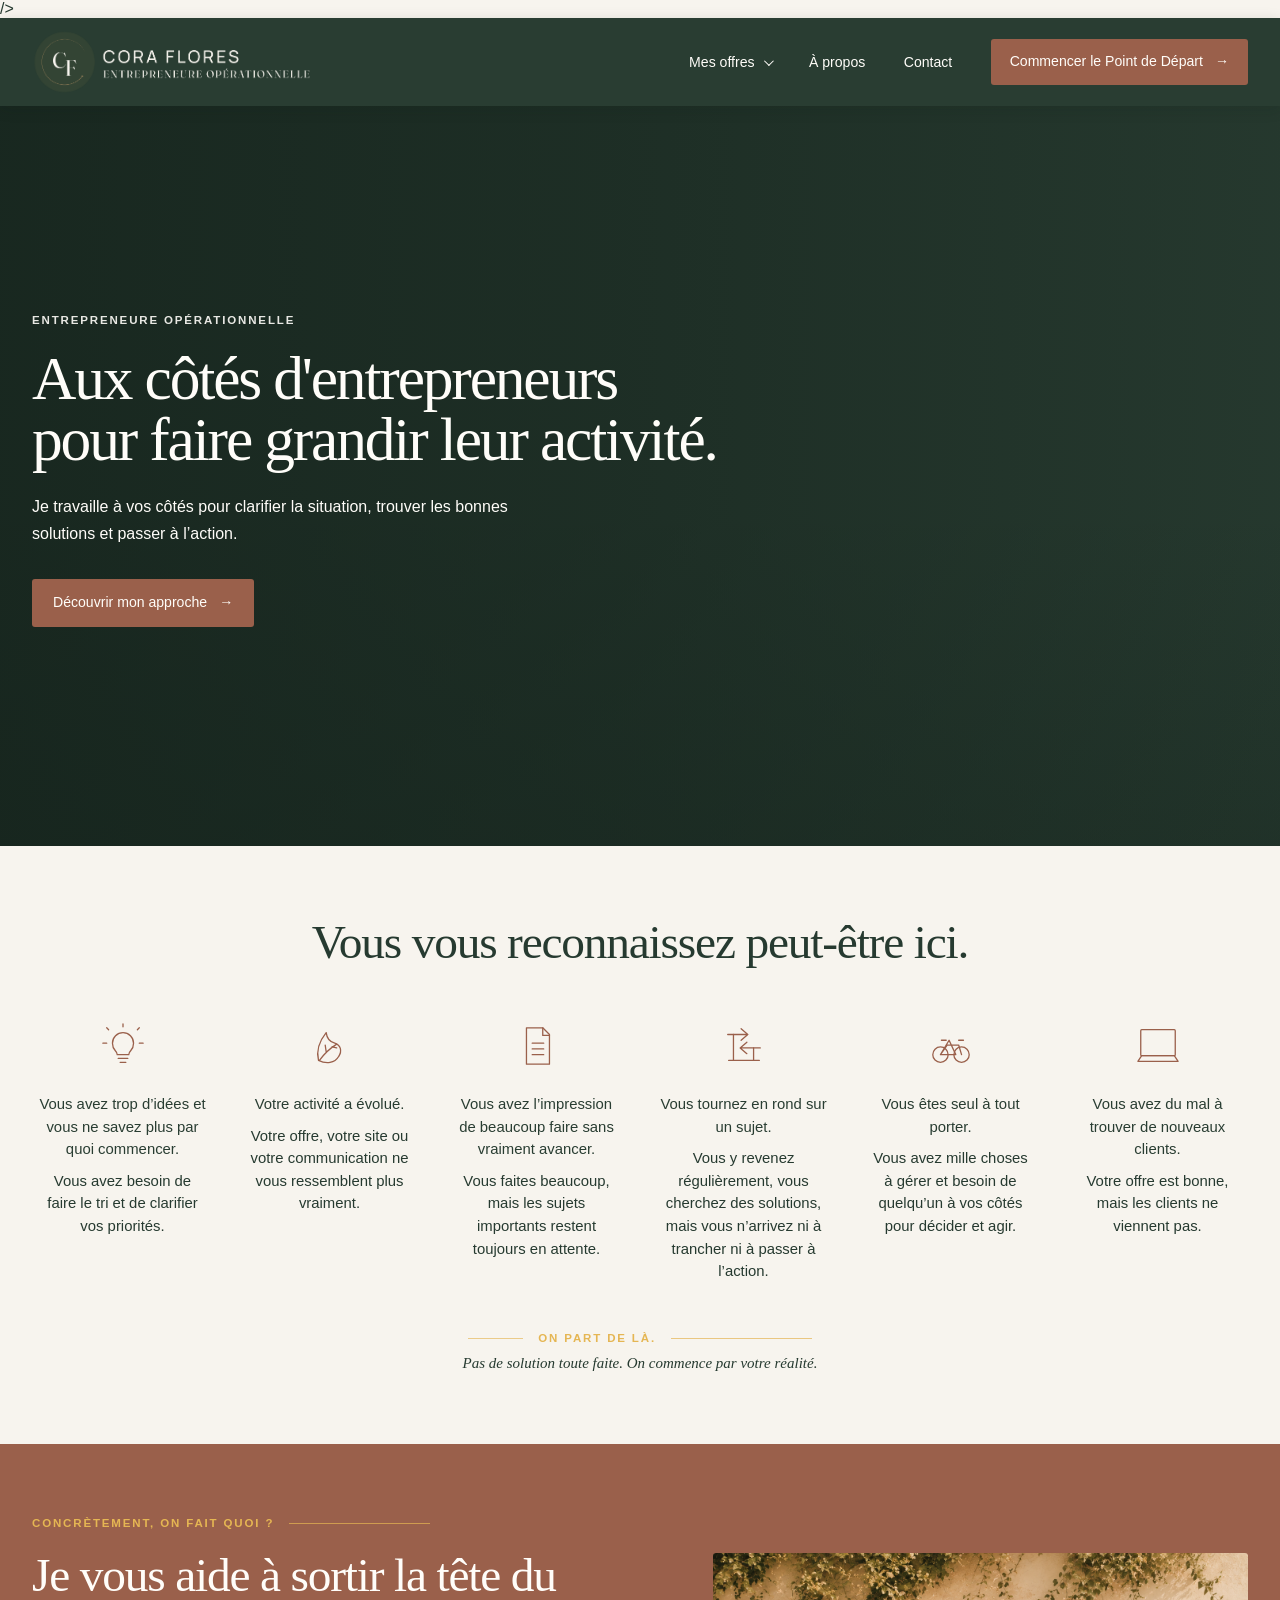
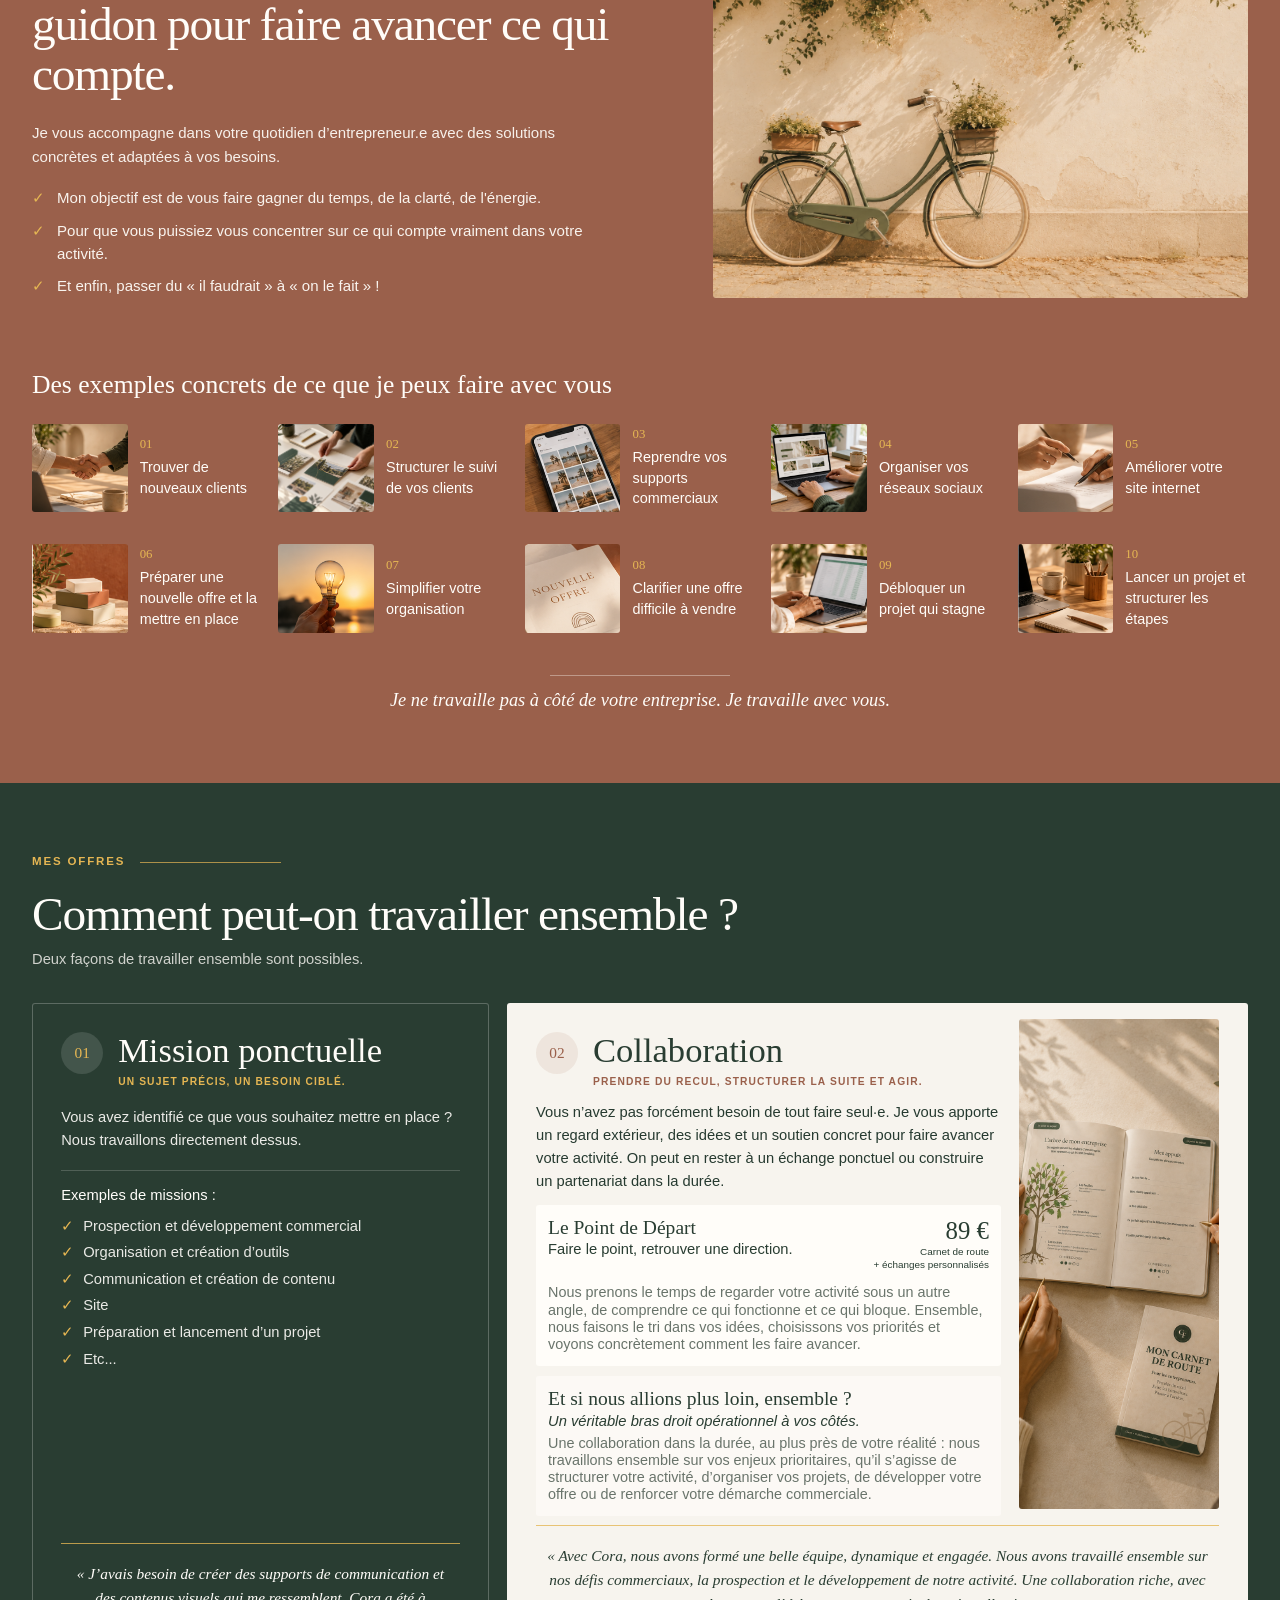
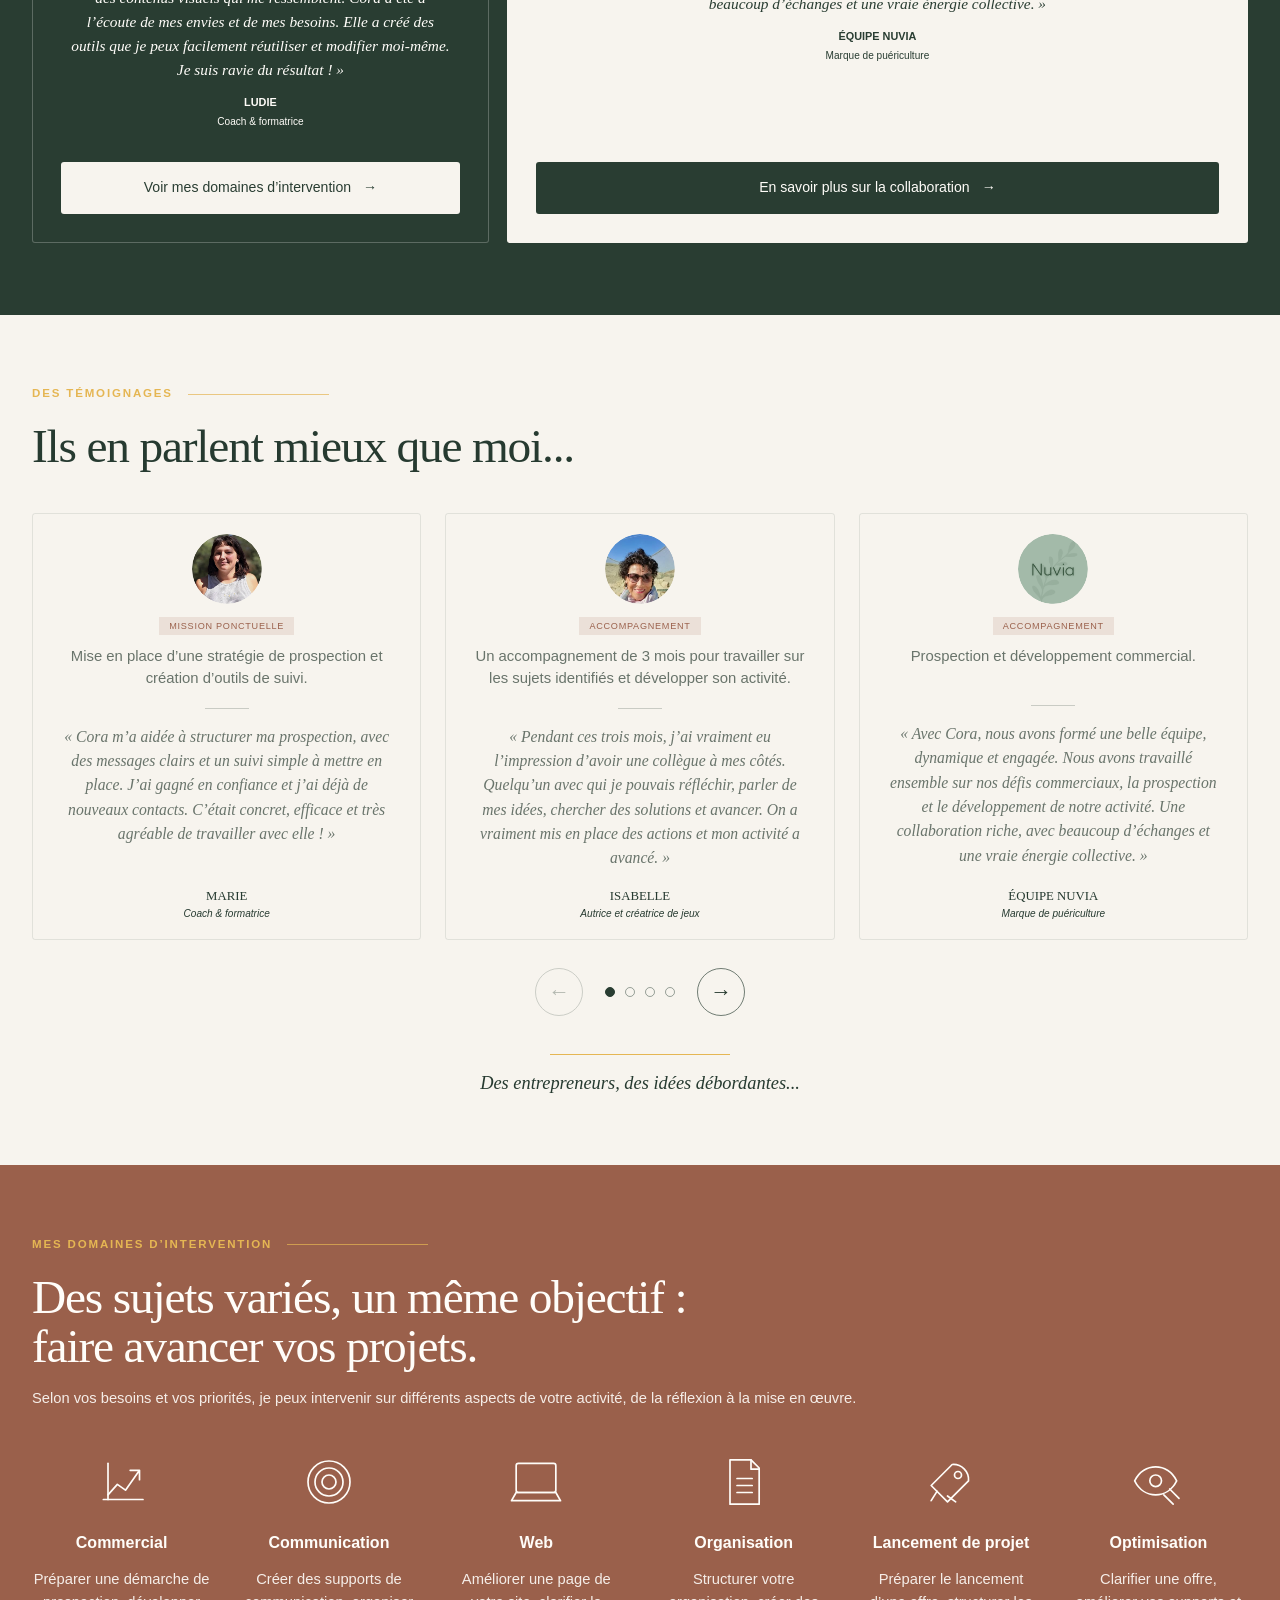
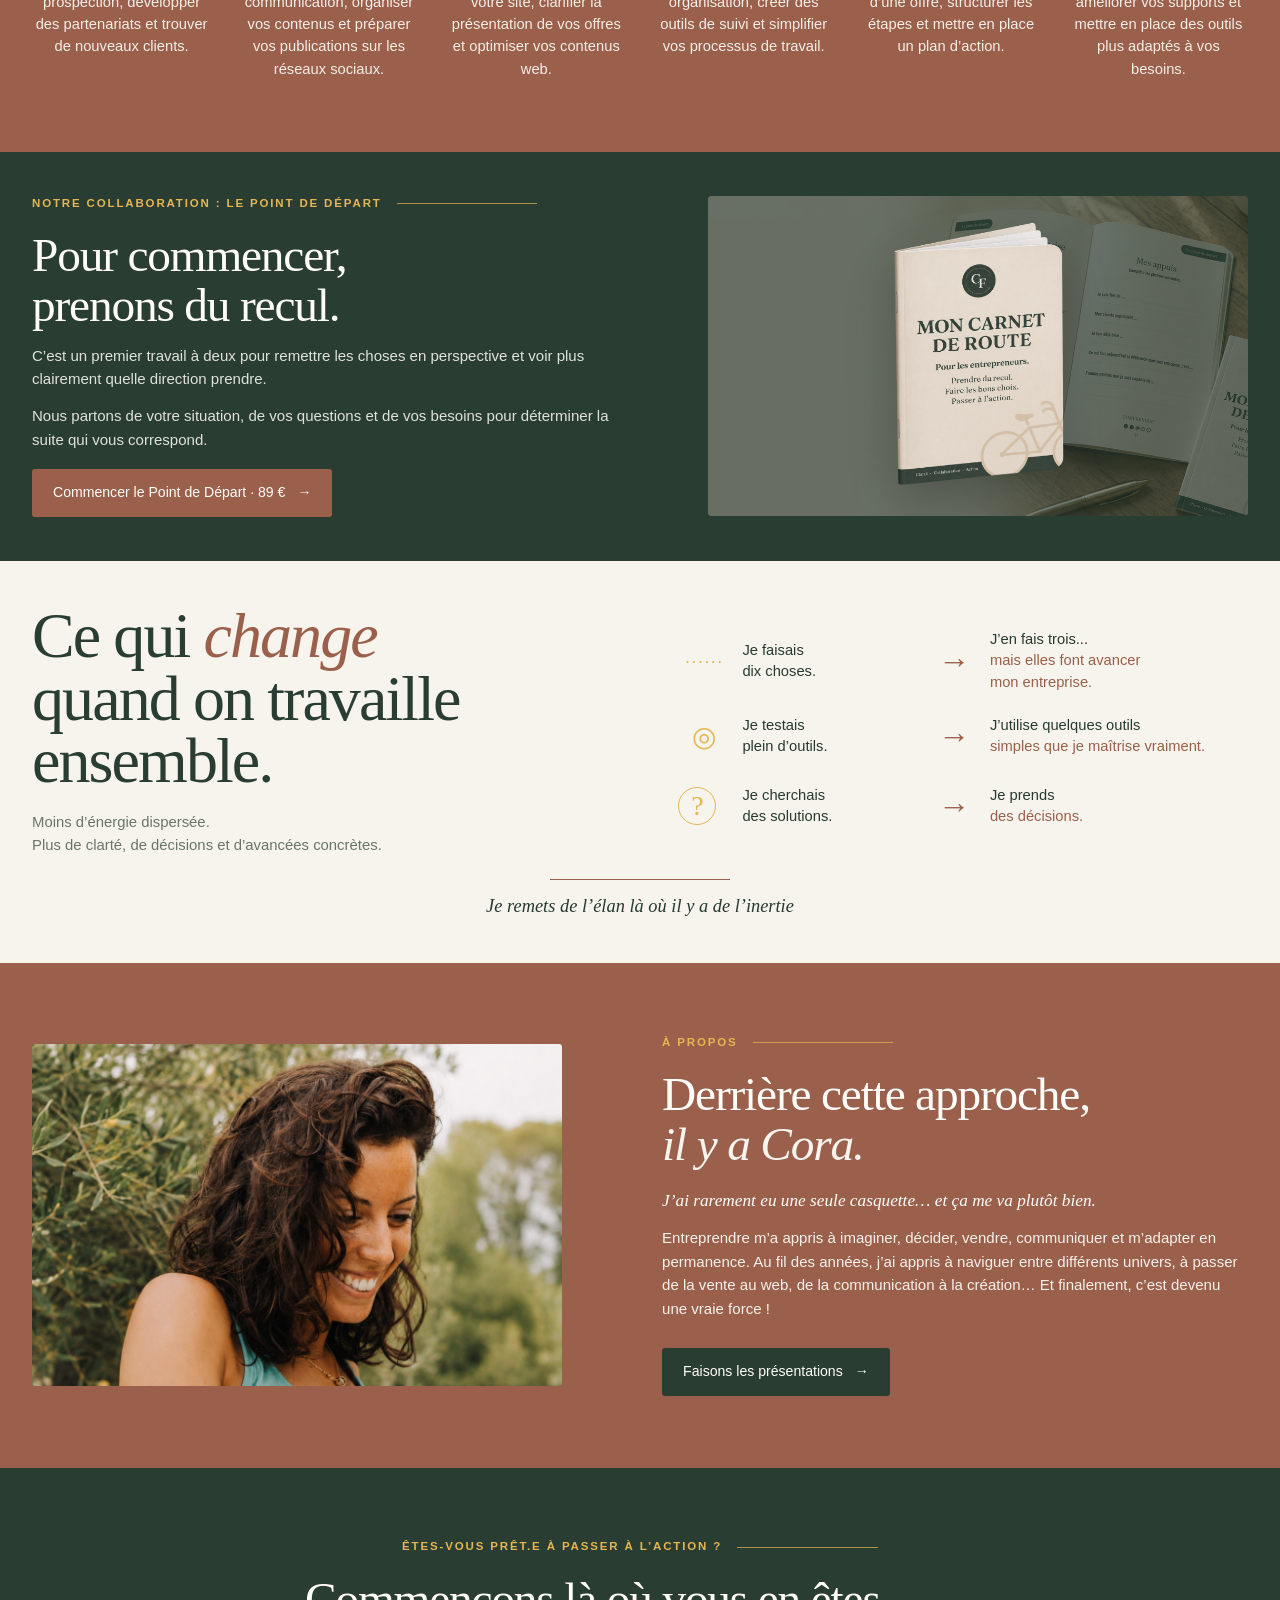
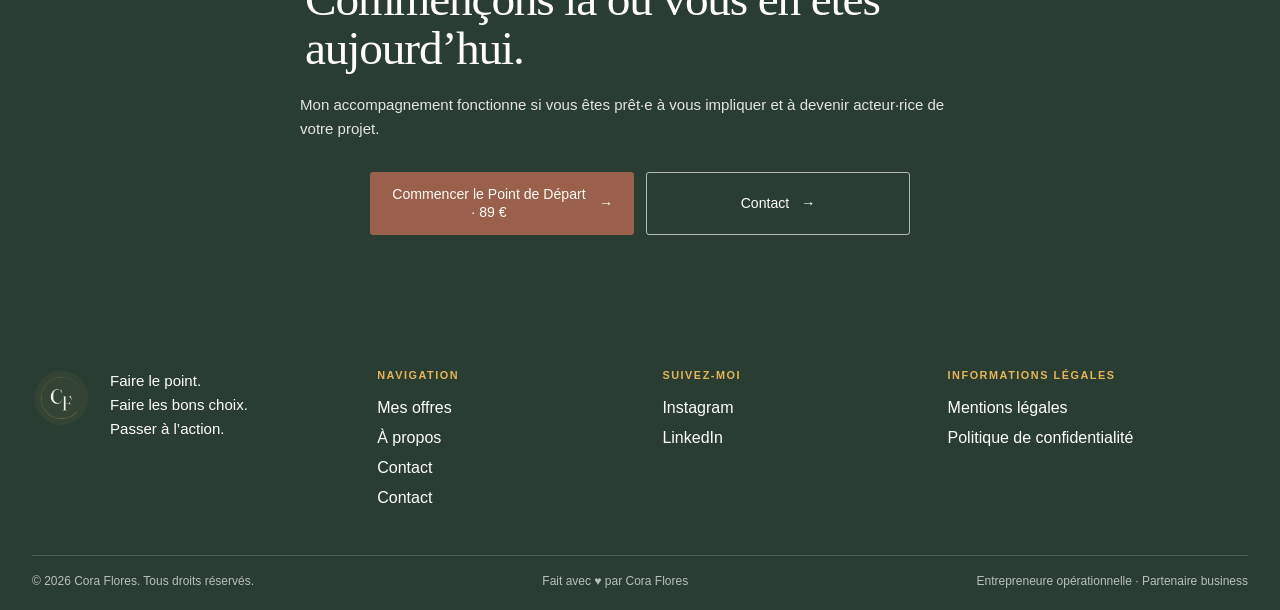
==== commit 779677b2: "Update index.html" ====
--- a/index.html
+++ b/index.html
@@ -12,19 +12,20 @@
 
   <title>Cora Flores — Entrepreneure opérationnelle</title>
 
-  <!-- Aperçu des liens, notamment sur LinkedIn -->
-  <meta property="og:type" content="website" />
-  <meta property="og:title" content="Cora Flores — Entrepreneure opérationnelle" />
-  <meta
-    property="og:description"
-    content="Aux côtés des entrepreneurs pour faire grandir leur activité."
-  />
-  <meta property="og:url" content="https://coraflores.com/" />
-  <meta
-    property="og:image"
-    <img src="/assets/images/sign_blanc3.png" alt="Cora Flores — Entrepreneure opérationnelle" />
-  />
-
+<!-- Aperçu des liens, notamment sur LinkedIn -->
+<meta property="og:type" content="website" />
+<meta property="og:title" content="Cora Flores — Entrepreneure opérationnelle" />
+<meta
+  property="og:description"
+  content="Aux côtés des entrepreneurs pour faire grandir leur activité."
+/>
+<meta property="og:url" content="https://coraflores.com/" />
+<meta
+  property="og:image"
+  content="https://coraflores.com/assets/images/miniature.png"
+/>
+
+    
   <meta name="twitter:card" content="summary_large_image" />
   <meta
     name="twitter:image"
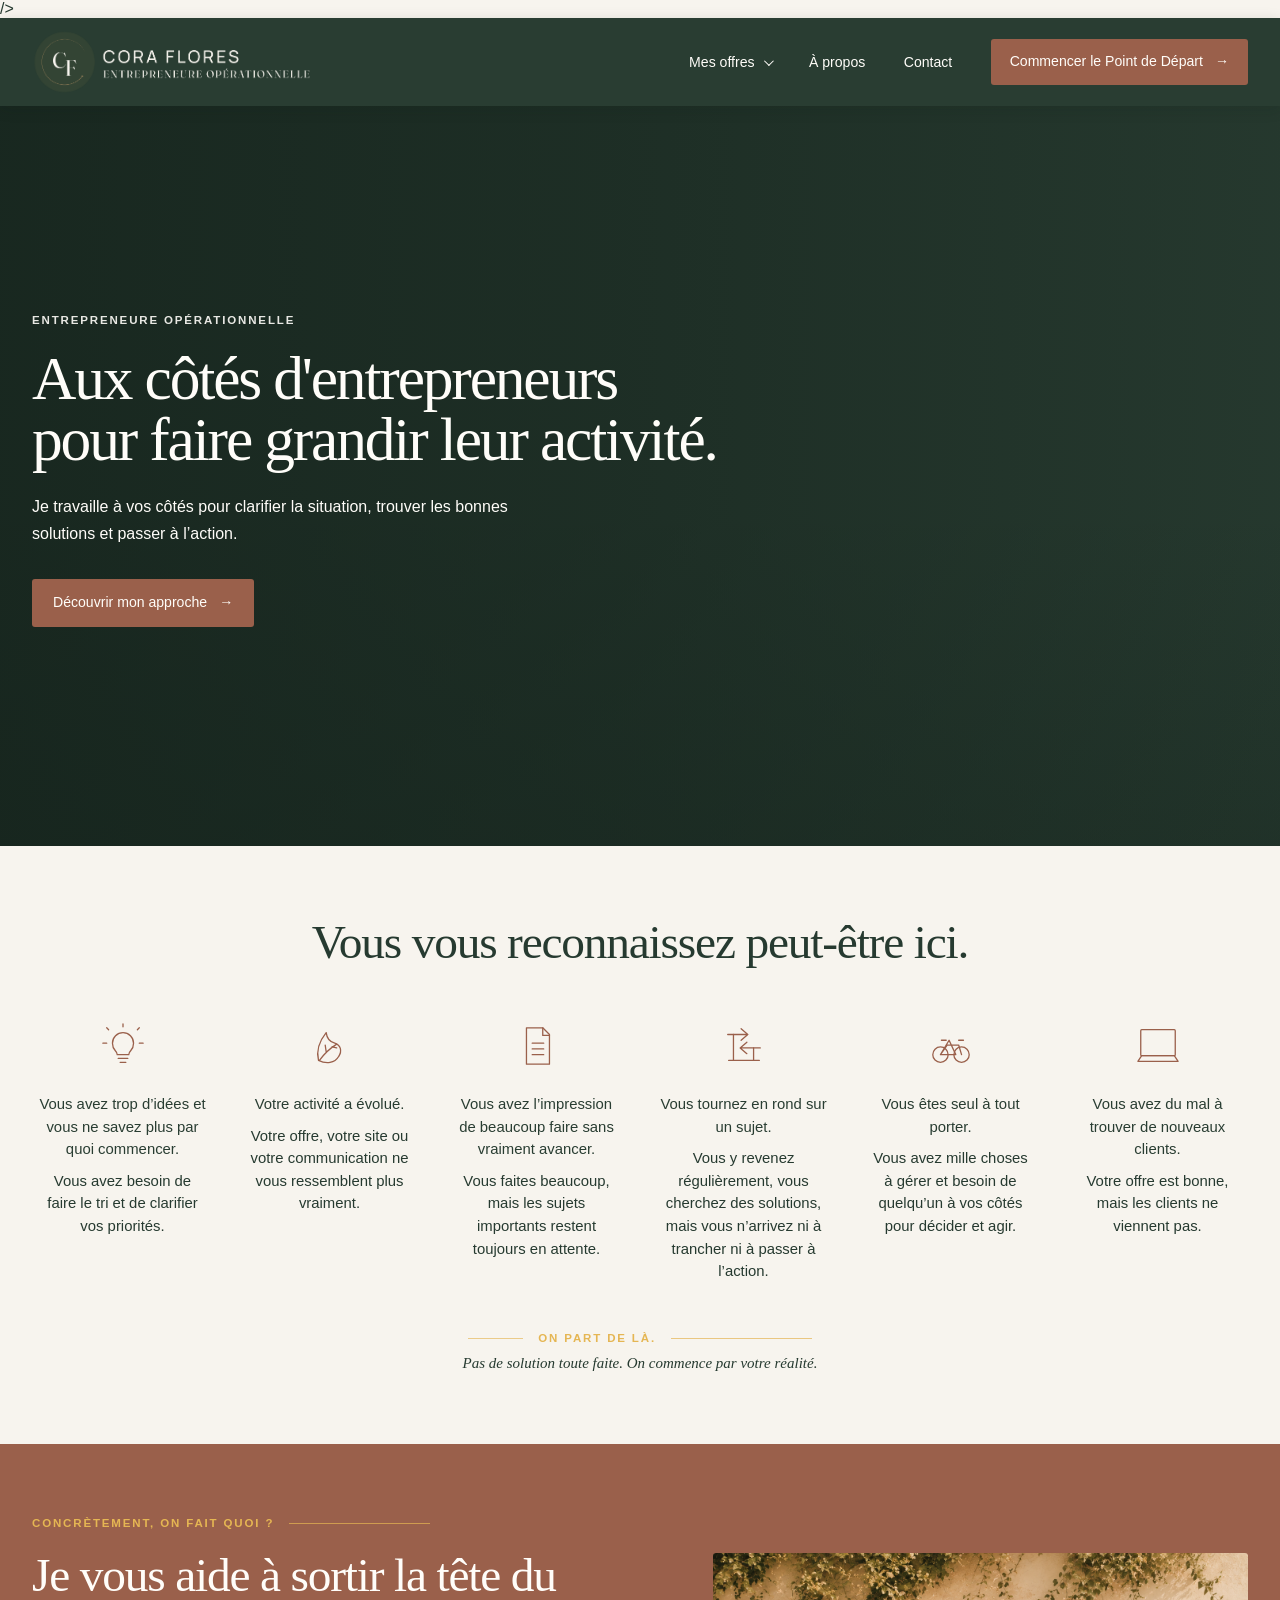
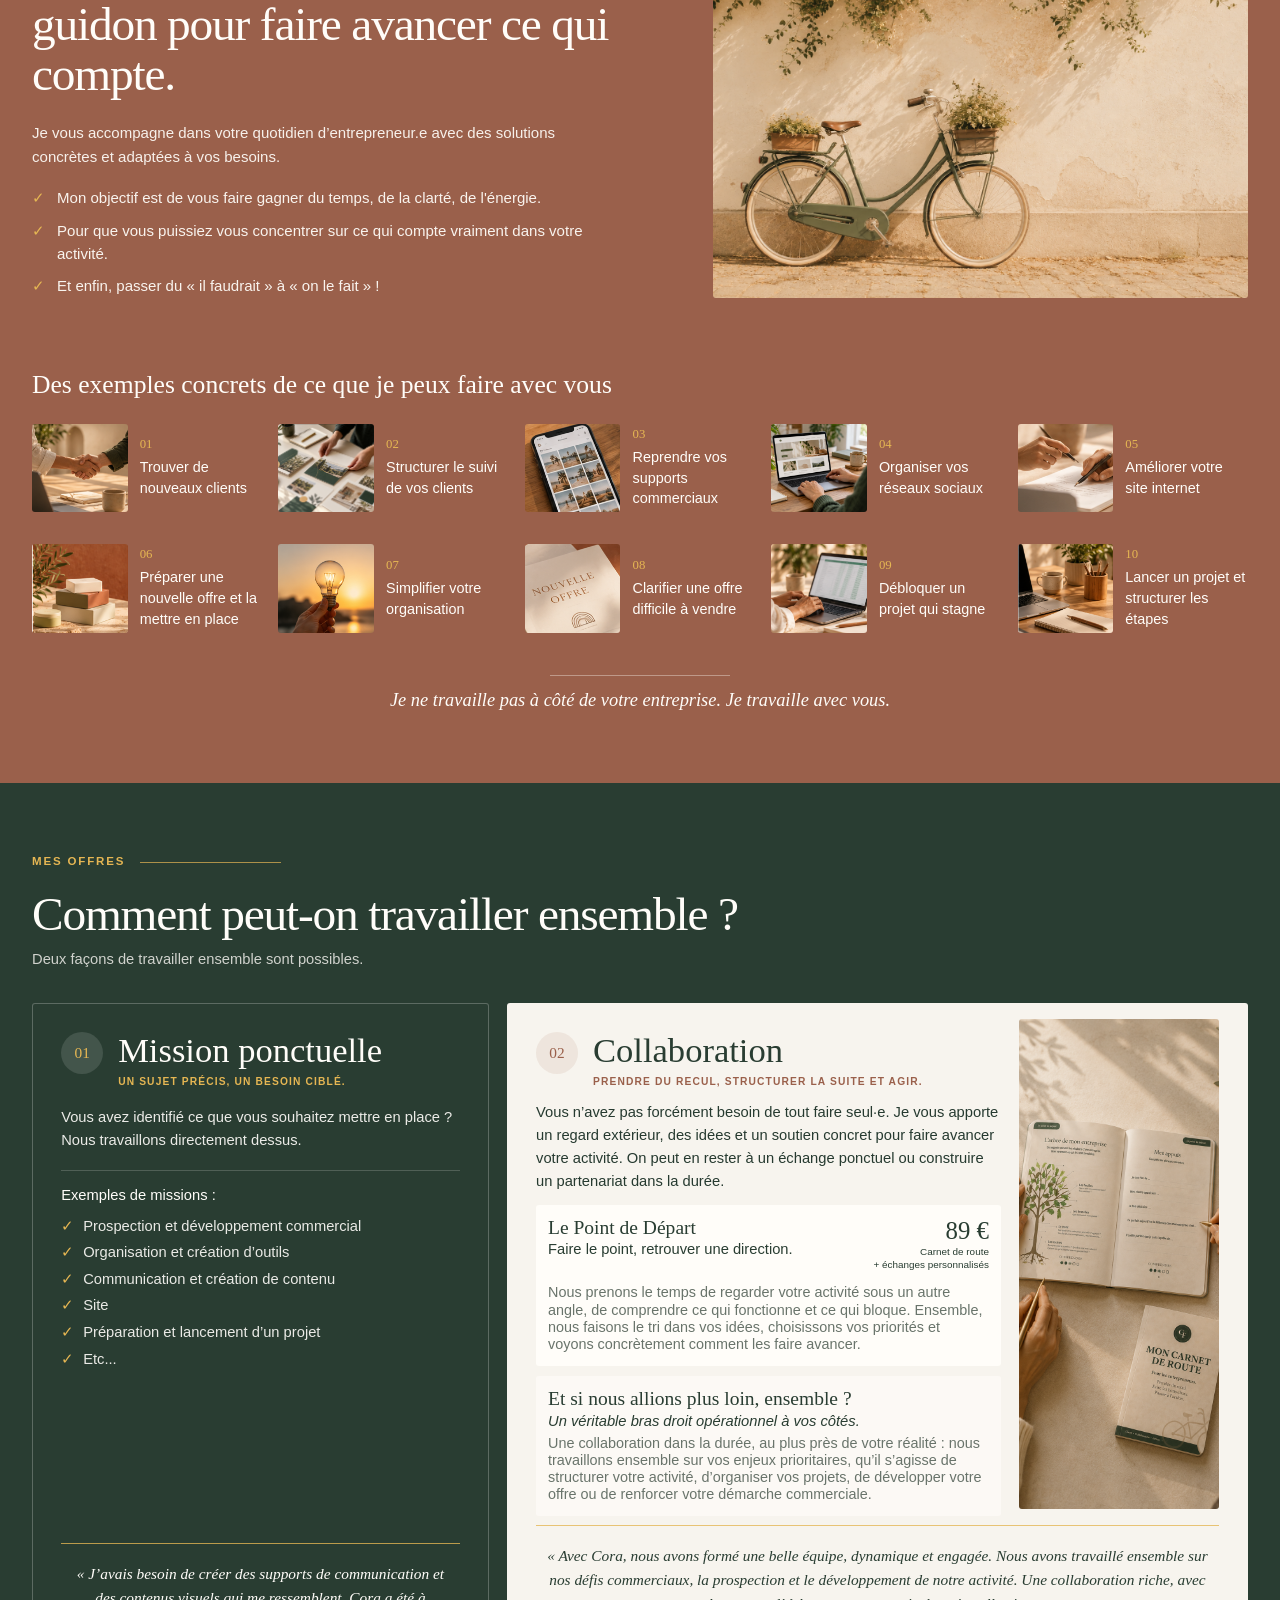
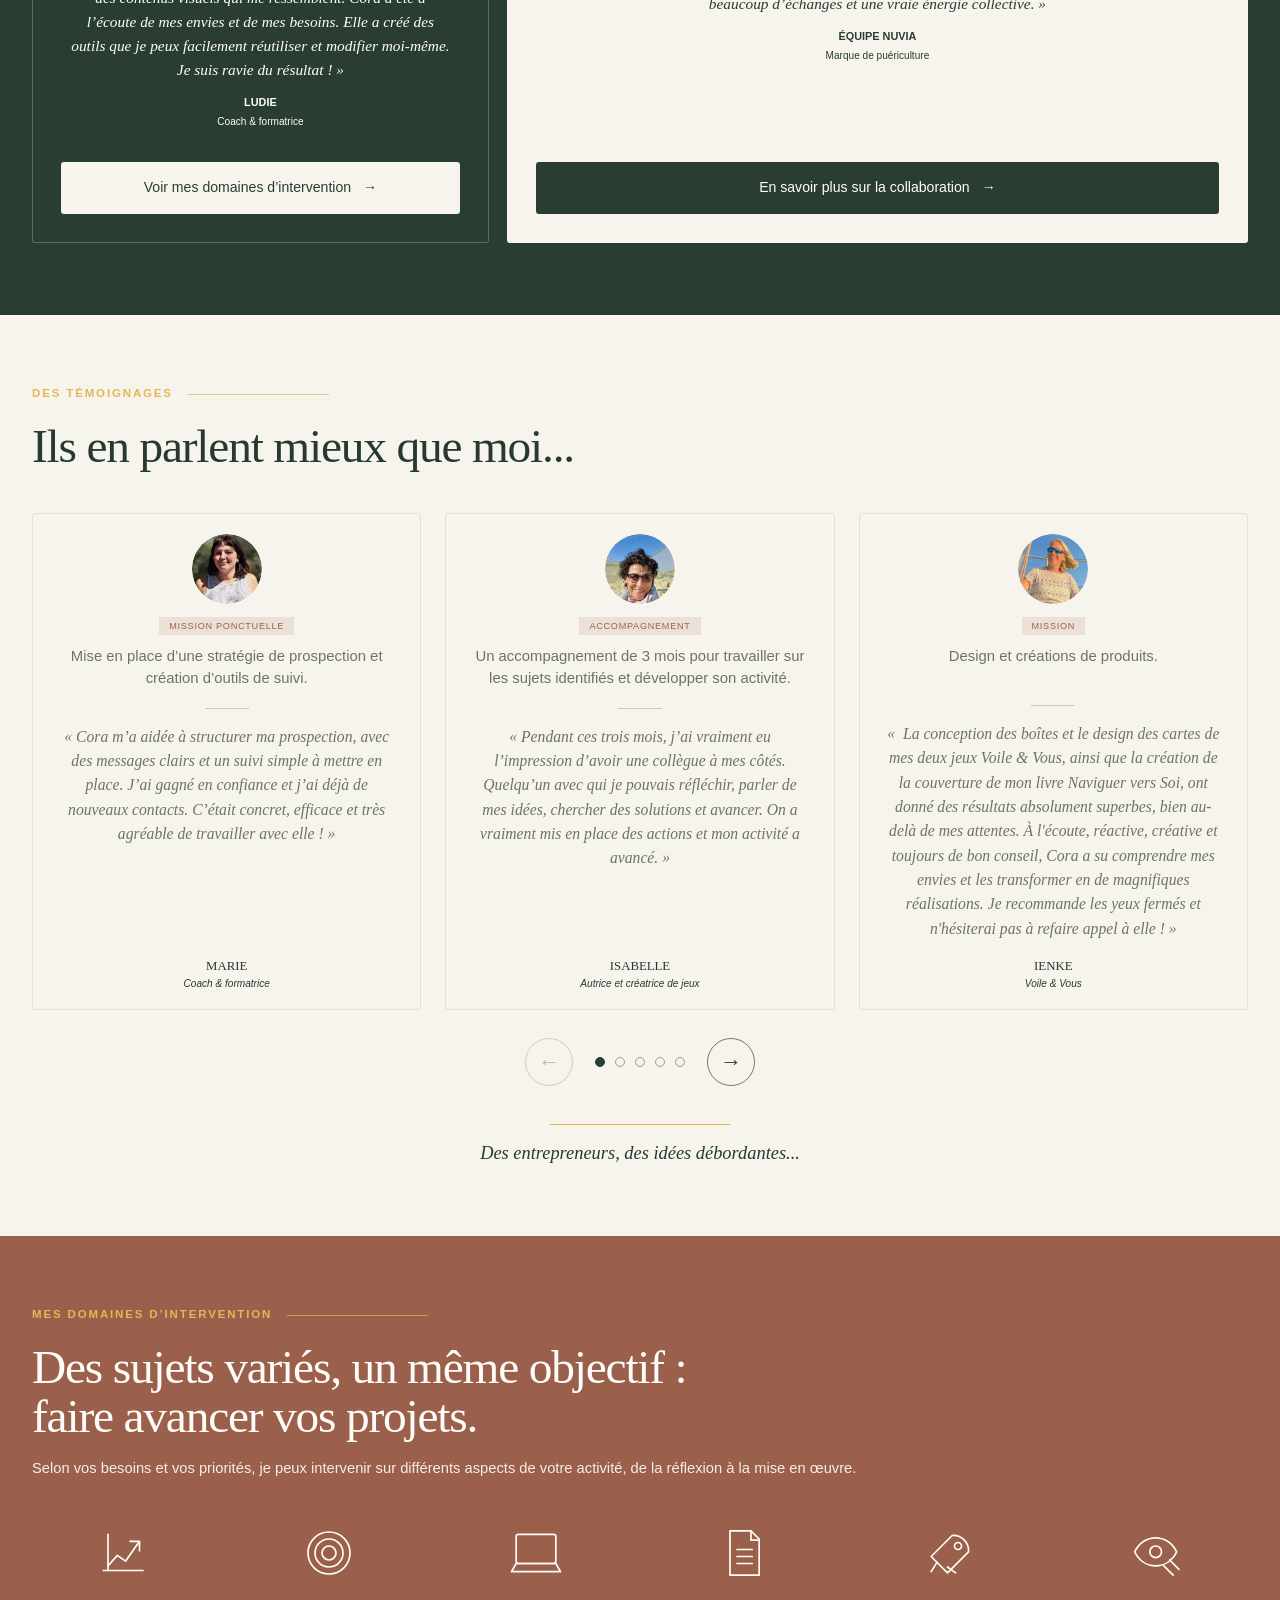
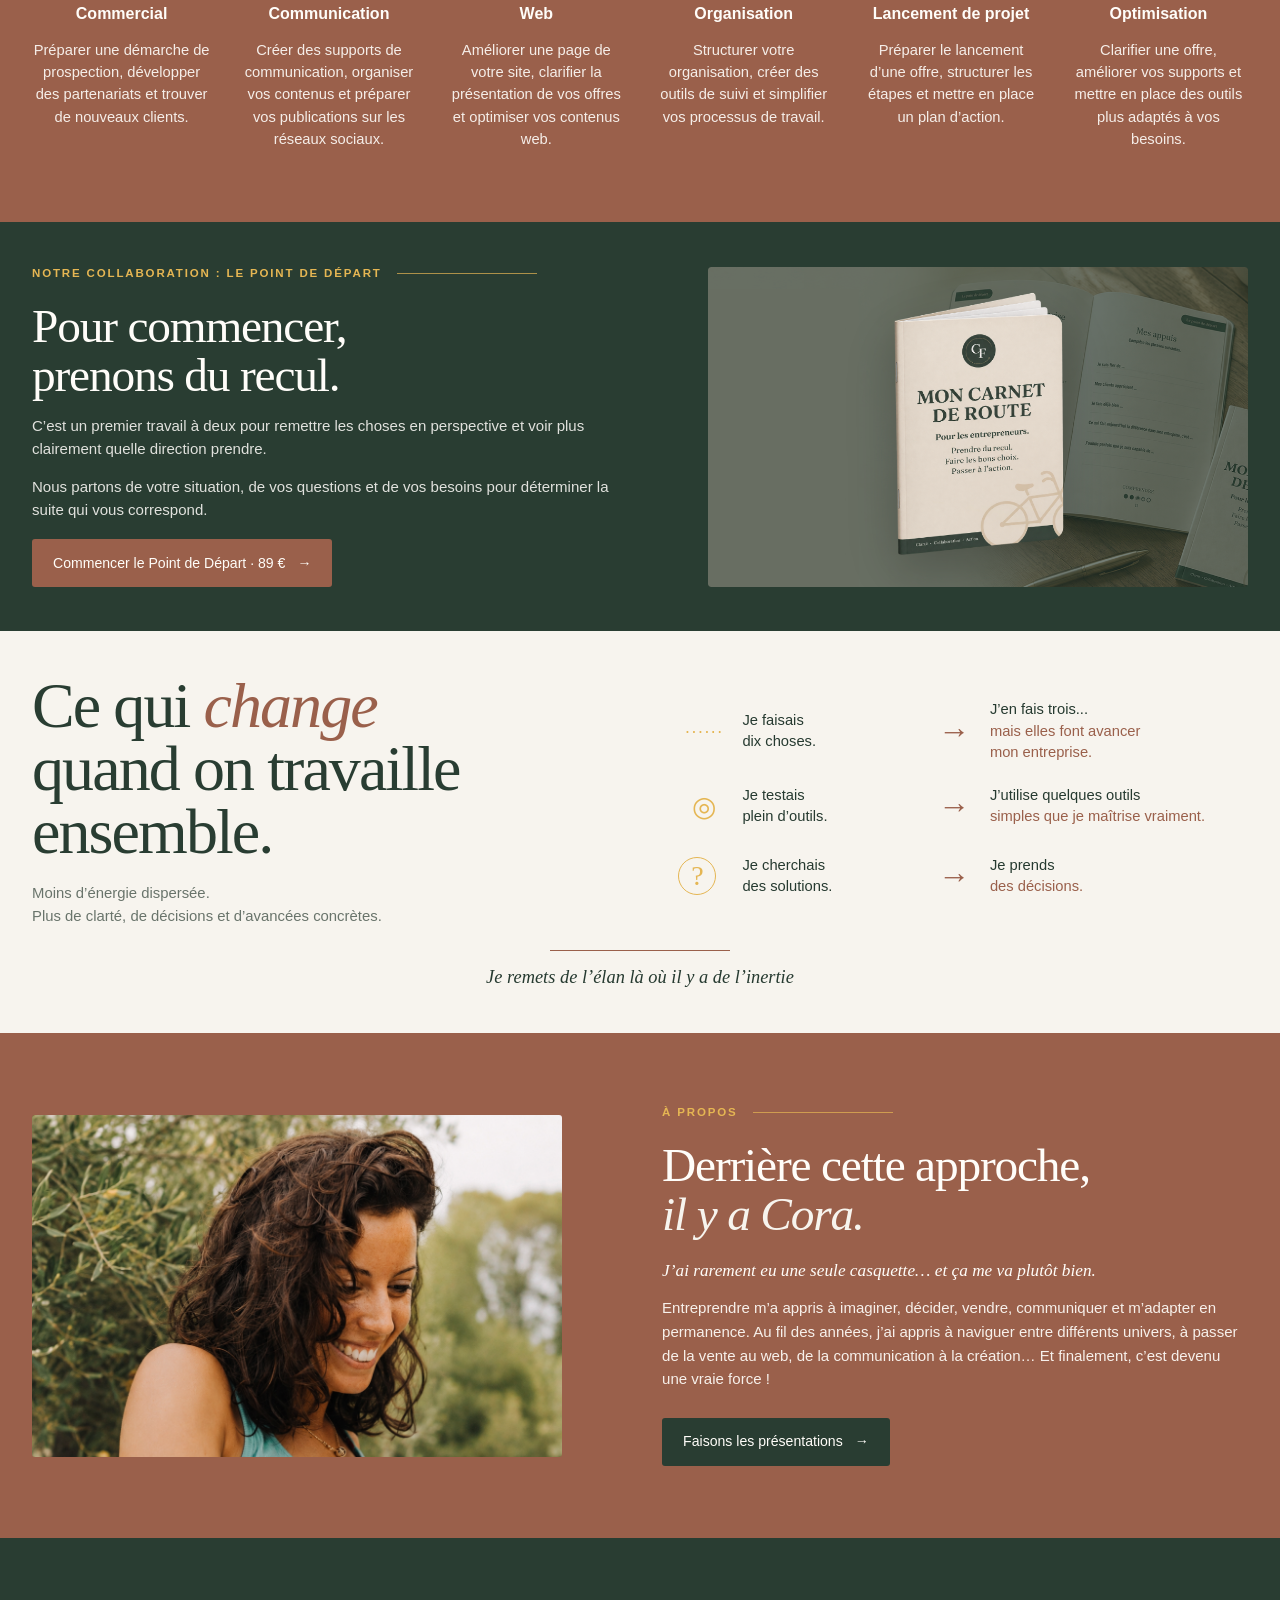
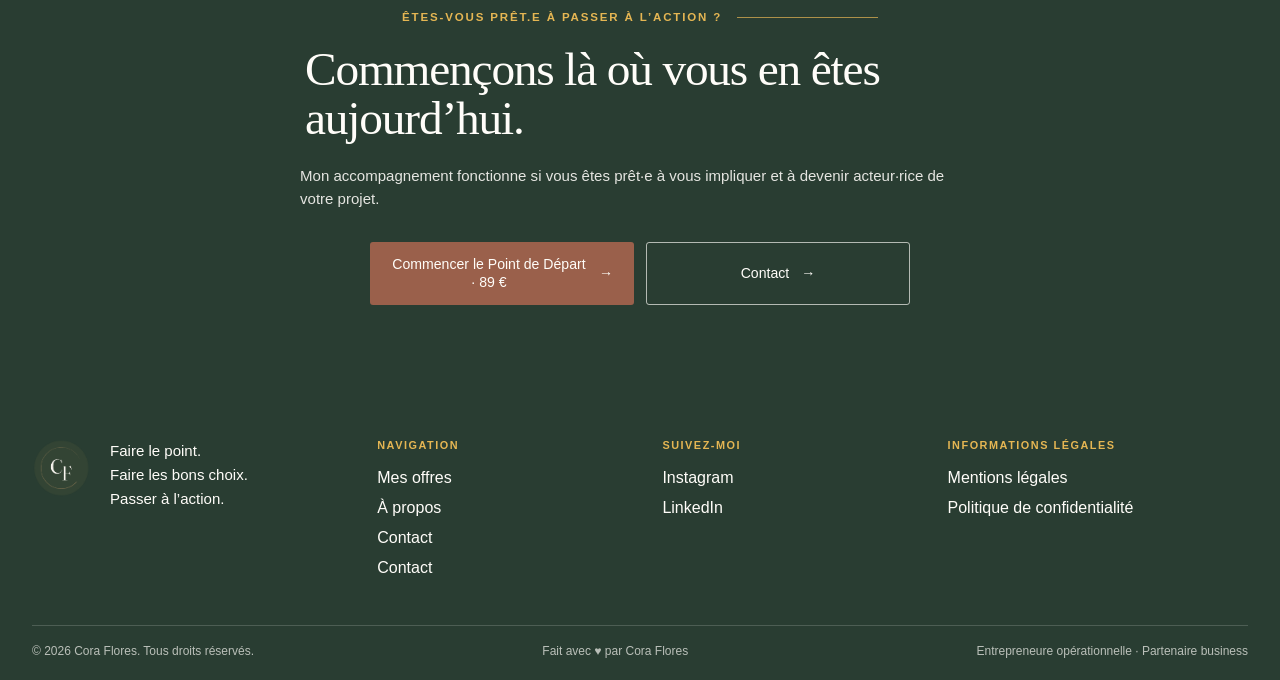
==== commit 06cf4adb: "Update index.html" ====
--- a/index.html
+++ b/index.html
@@ -254,6 +254,16 @@
                   <blockquote>«&nbsp;Pendant ces trois mois, j’ai vraiment eu l’impression d’avoir une collègue à mes côtés. Quelqu’un avec qui je pouvais réfléchir, parler de mes idées, chercher des solutions et avancer. On a vraiment mis en place des actions et mon activité a avancé.&nbsp;»</blockquote>
                   <cite>Isabelle <span>Autrice et créatrice de jeux</span></cite>
                 </article>
+                  <article class="testimonial-card">
+                  <img class="testimonial-card__avatar" src="/assets/images/ienke.png" alt="Ienke" loading="lazy" />
+                  <span class="testimonial-card__tag">Mission</span>
+                  <p class="testimonial-card__context">Design et créations de produits.</p>
+                  <blockquote>«&nbsp;
+La conception des boîtes et le design des cartes de mes deux jeux Voile & Vous, ainsi que la création de la couverture de mon livre Naviguer vers Soi, ont donné des résultats absolument superbes, bien au-delà de mes attentes.
+À l'écoute, réactive, créative et toujours de bon conseil, Cora a su comprendre mes envies et les transformer en de magnifiques réalisations.
+Je recommande les yeux fermés et n'hésiterai pas à refaire appel à elle !&nbsp;»</blockquote>
+                  <cite>Ienke <span>Voile & Vous</span></cite>
+                </article>
                 <article class="testimonial-card">
                   <img class="testimonial-card__avatar" src="/assets/images/nuvia.png" alt="Logo de Nuvia" loading="lazy" />
                   <span class="testimonial-card__tag">Accompagnement</span>
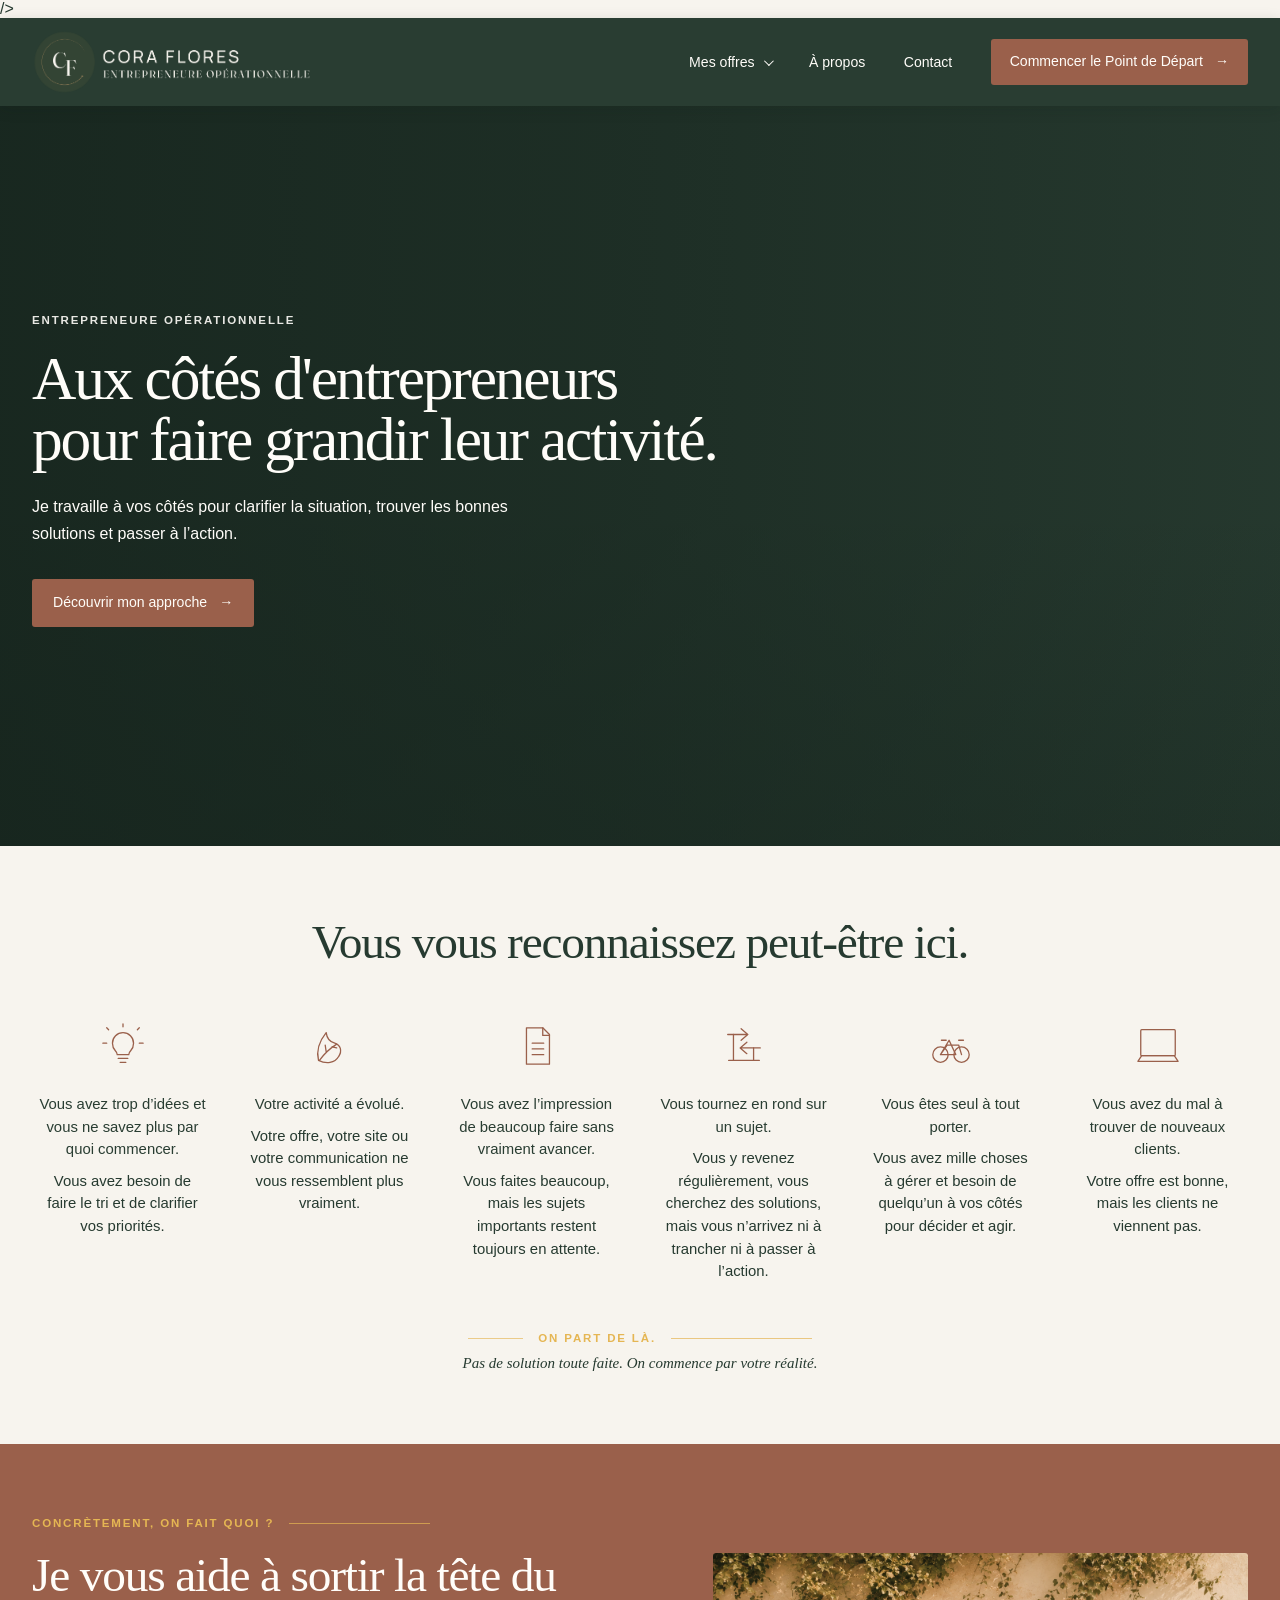
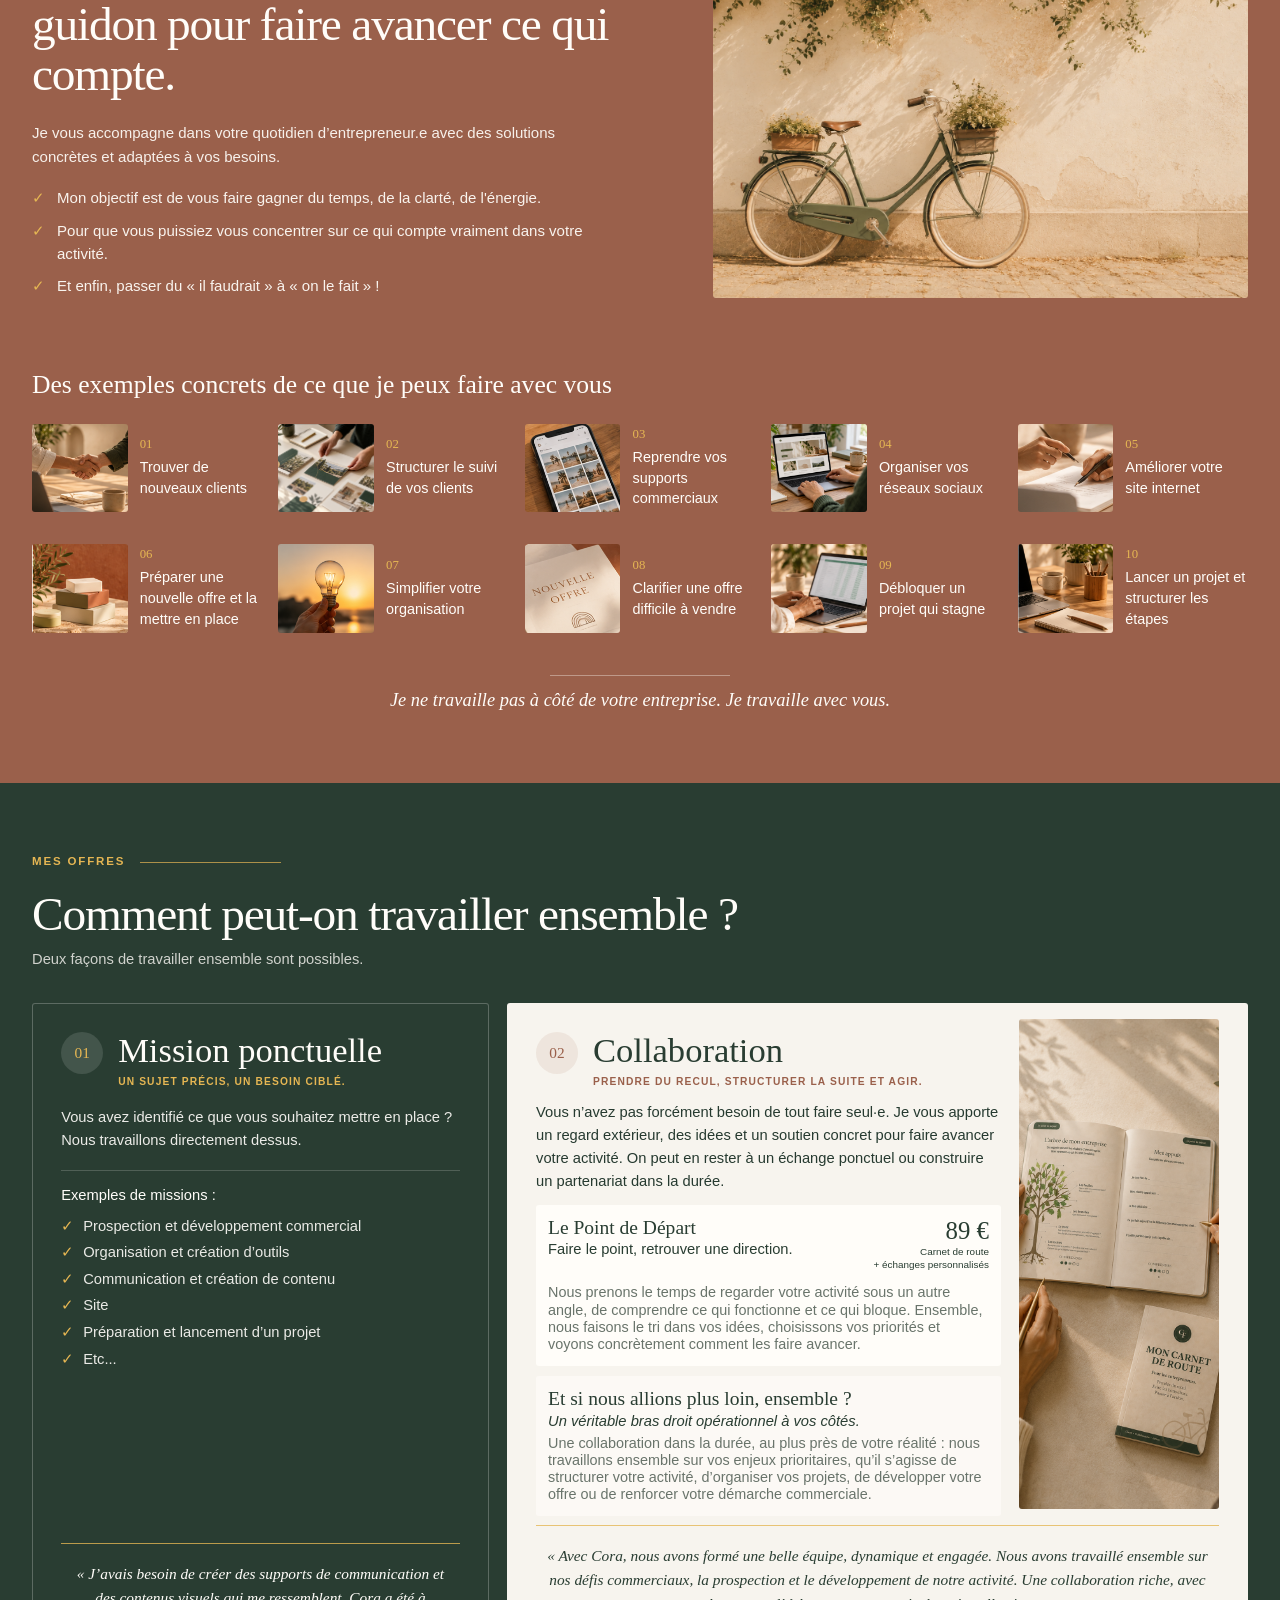
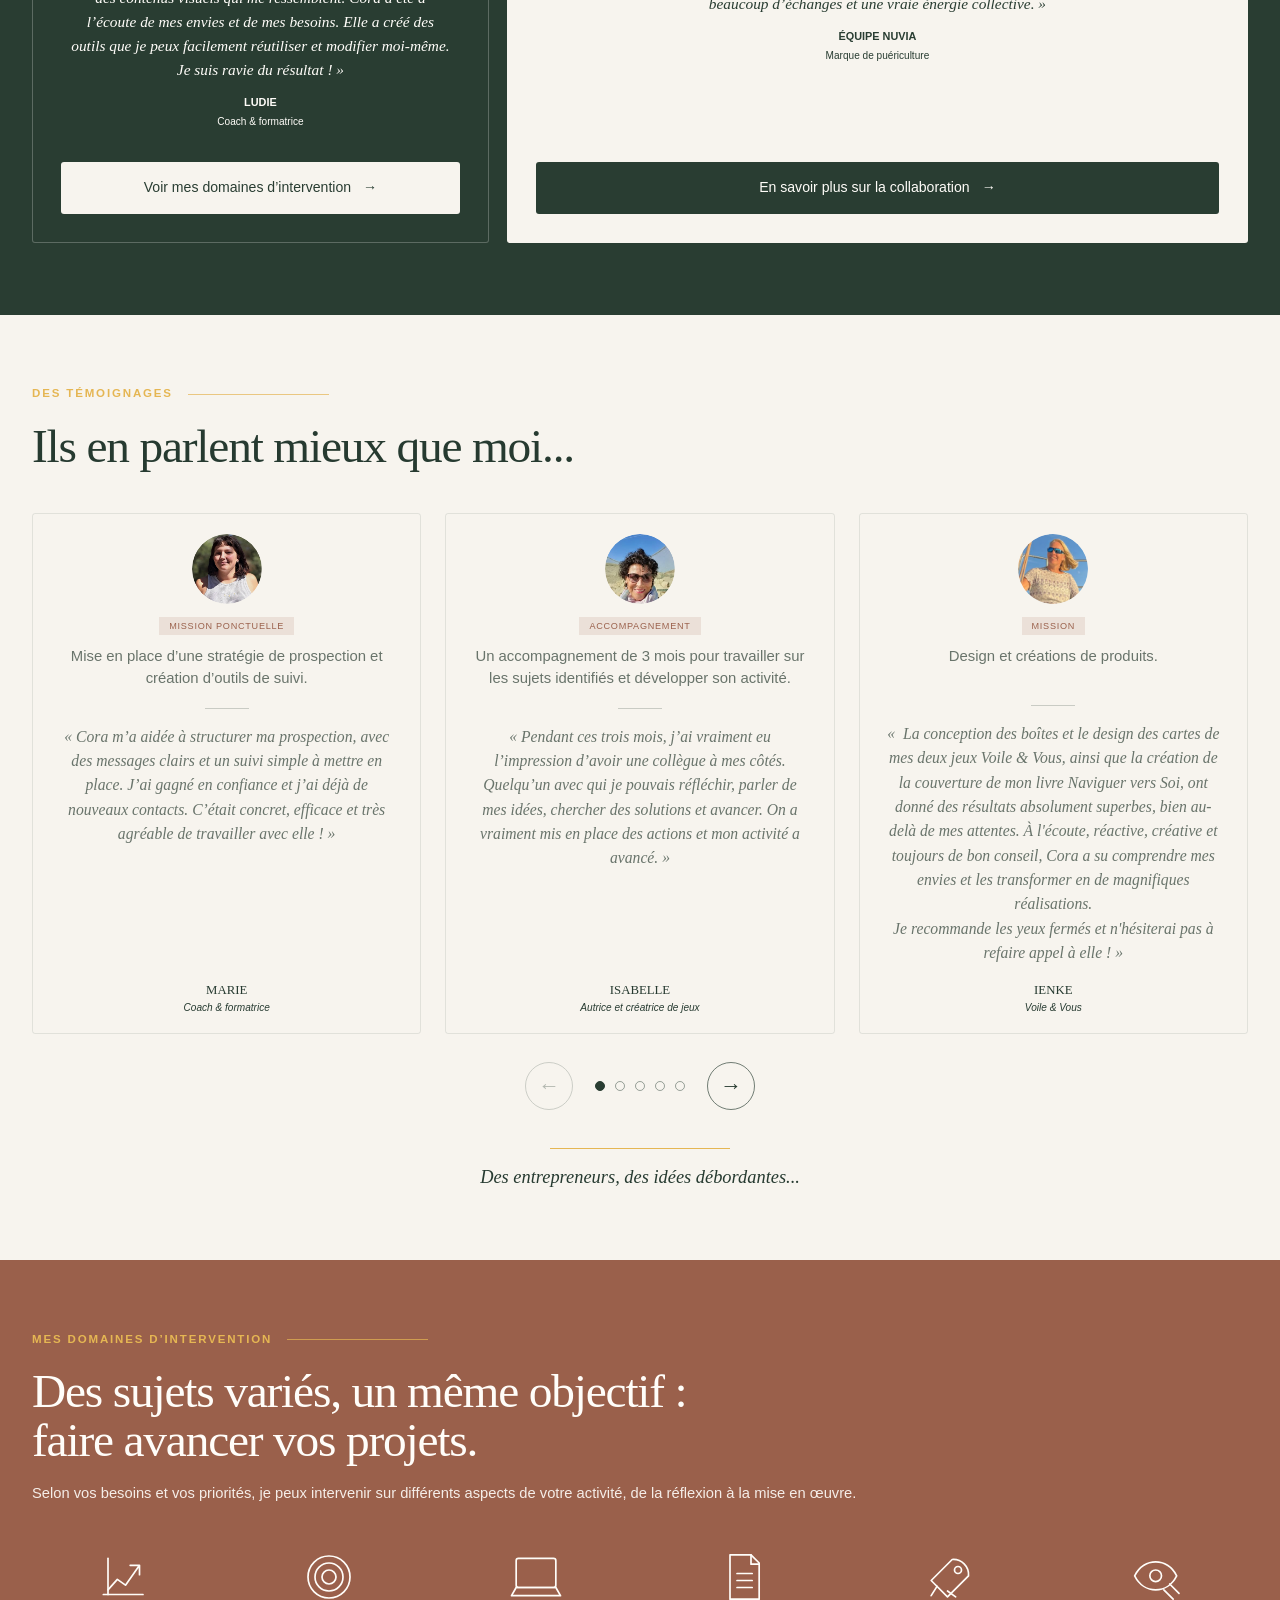
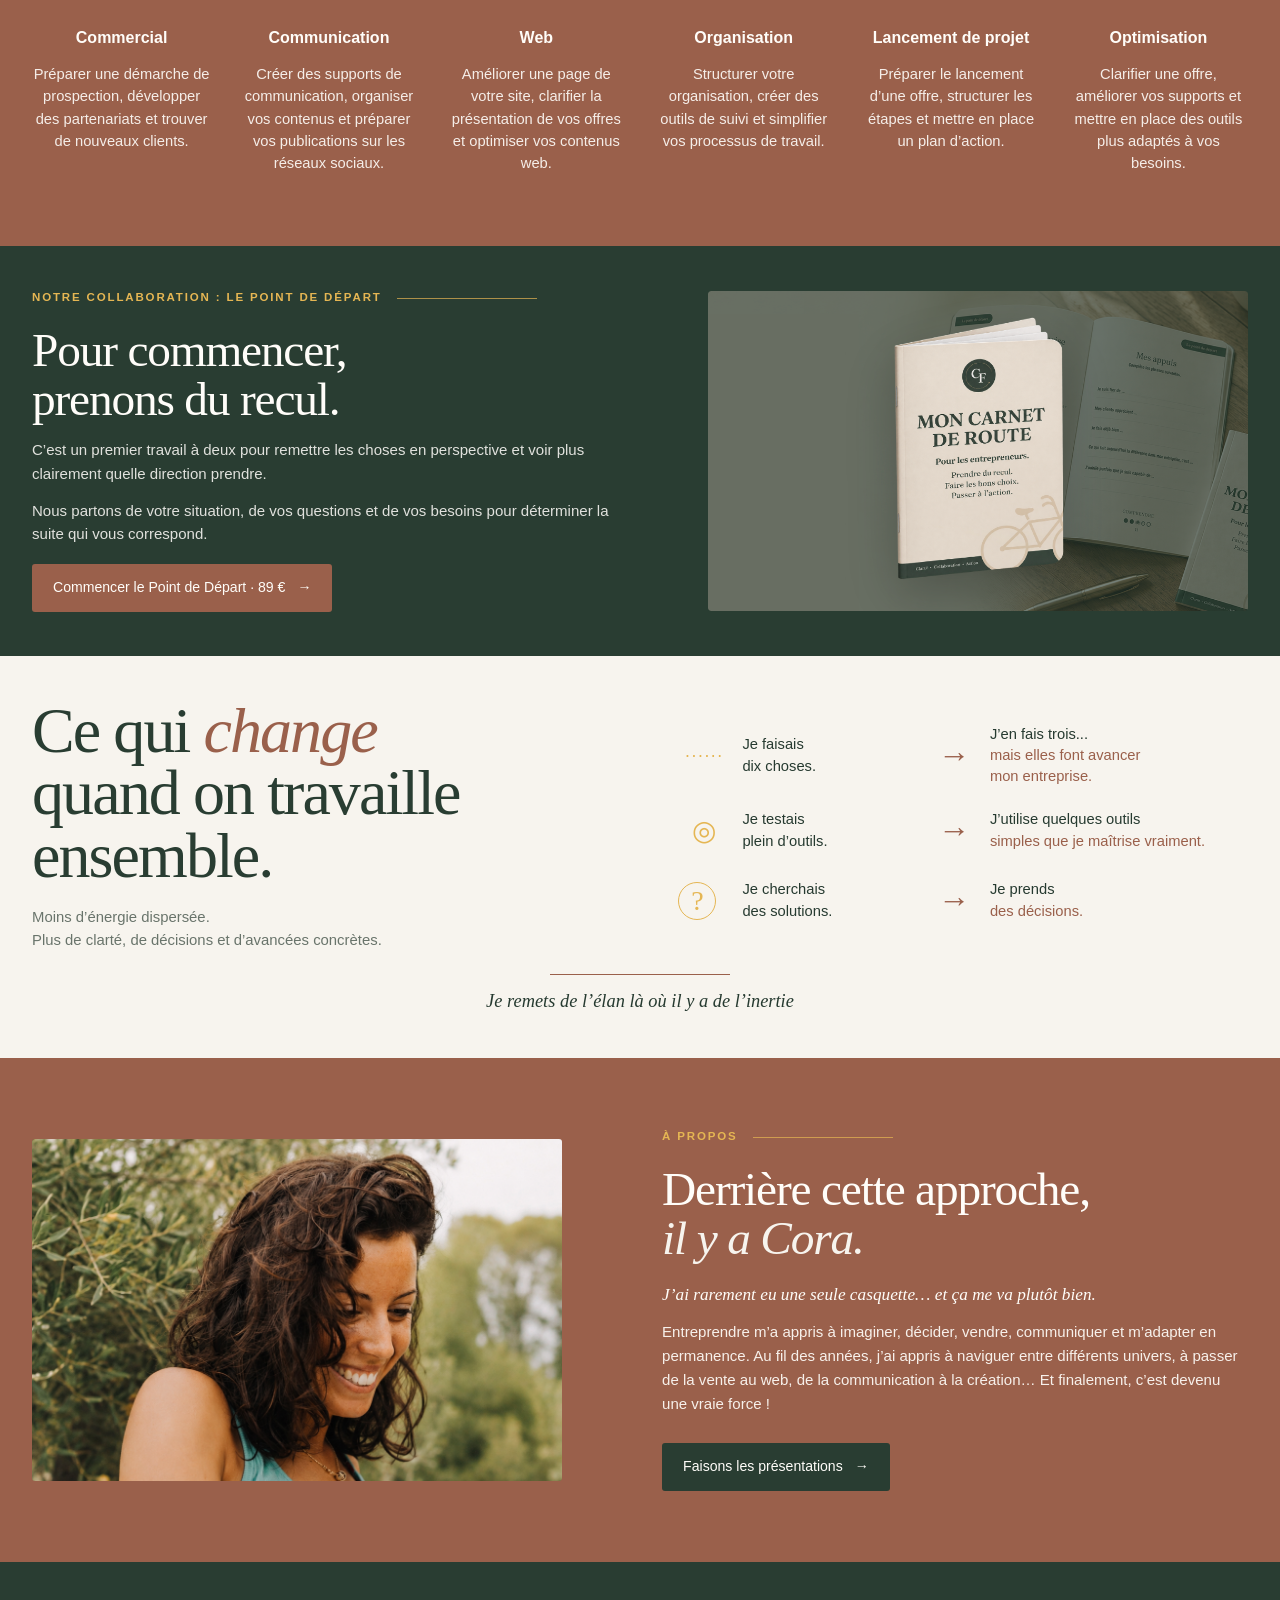
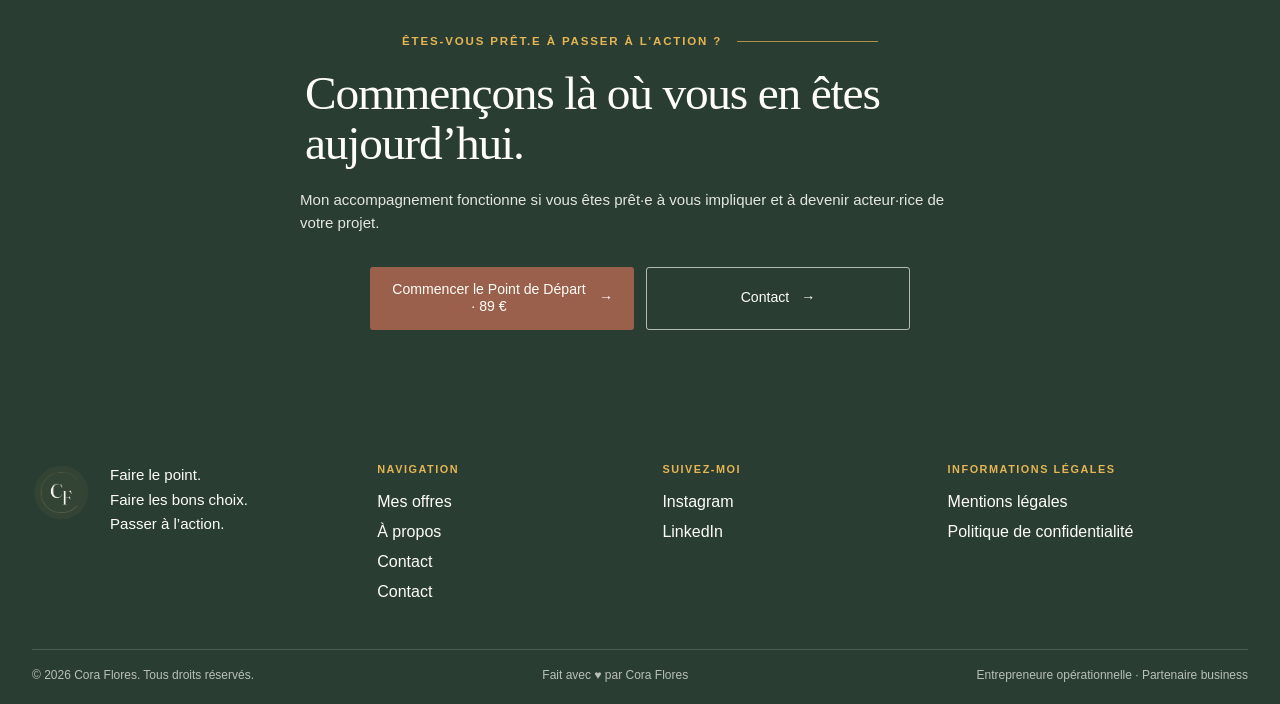
==== commit ea08710c: "Update index.html" ====
--- a/index.html
+++ b/index.html
@@ -261,7 +261,7 @@
                   <blockquote>«&nbsp;
 La conception des boîtes et le design des cartes de mes deux jeux Voile & Vous, ainsi que la création de la couverture de mon livre Naviguer vers Soi, ont donné des résultats absolument superbes, bien au-delà de mes attentes.
 À l'écoute, réactive, créative et toujours de bon conseil, Cora a su comprendre mes envies et les transformer en de magnifiques réalisations.
-Je recommande les yeux fermés et n'hésiterai pas à refaire appel à elle !&nbsp;»</blockquote>
+<br>Je recommande les yeux fermés et n'hésiterai pas à refaire appel à elle !&nbsp;»</blockquote>
                   <cite>Ienke <span>Voile & Vous</span></cite>
                 </article>
                 <article class="testimonial-card">
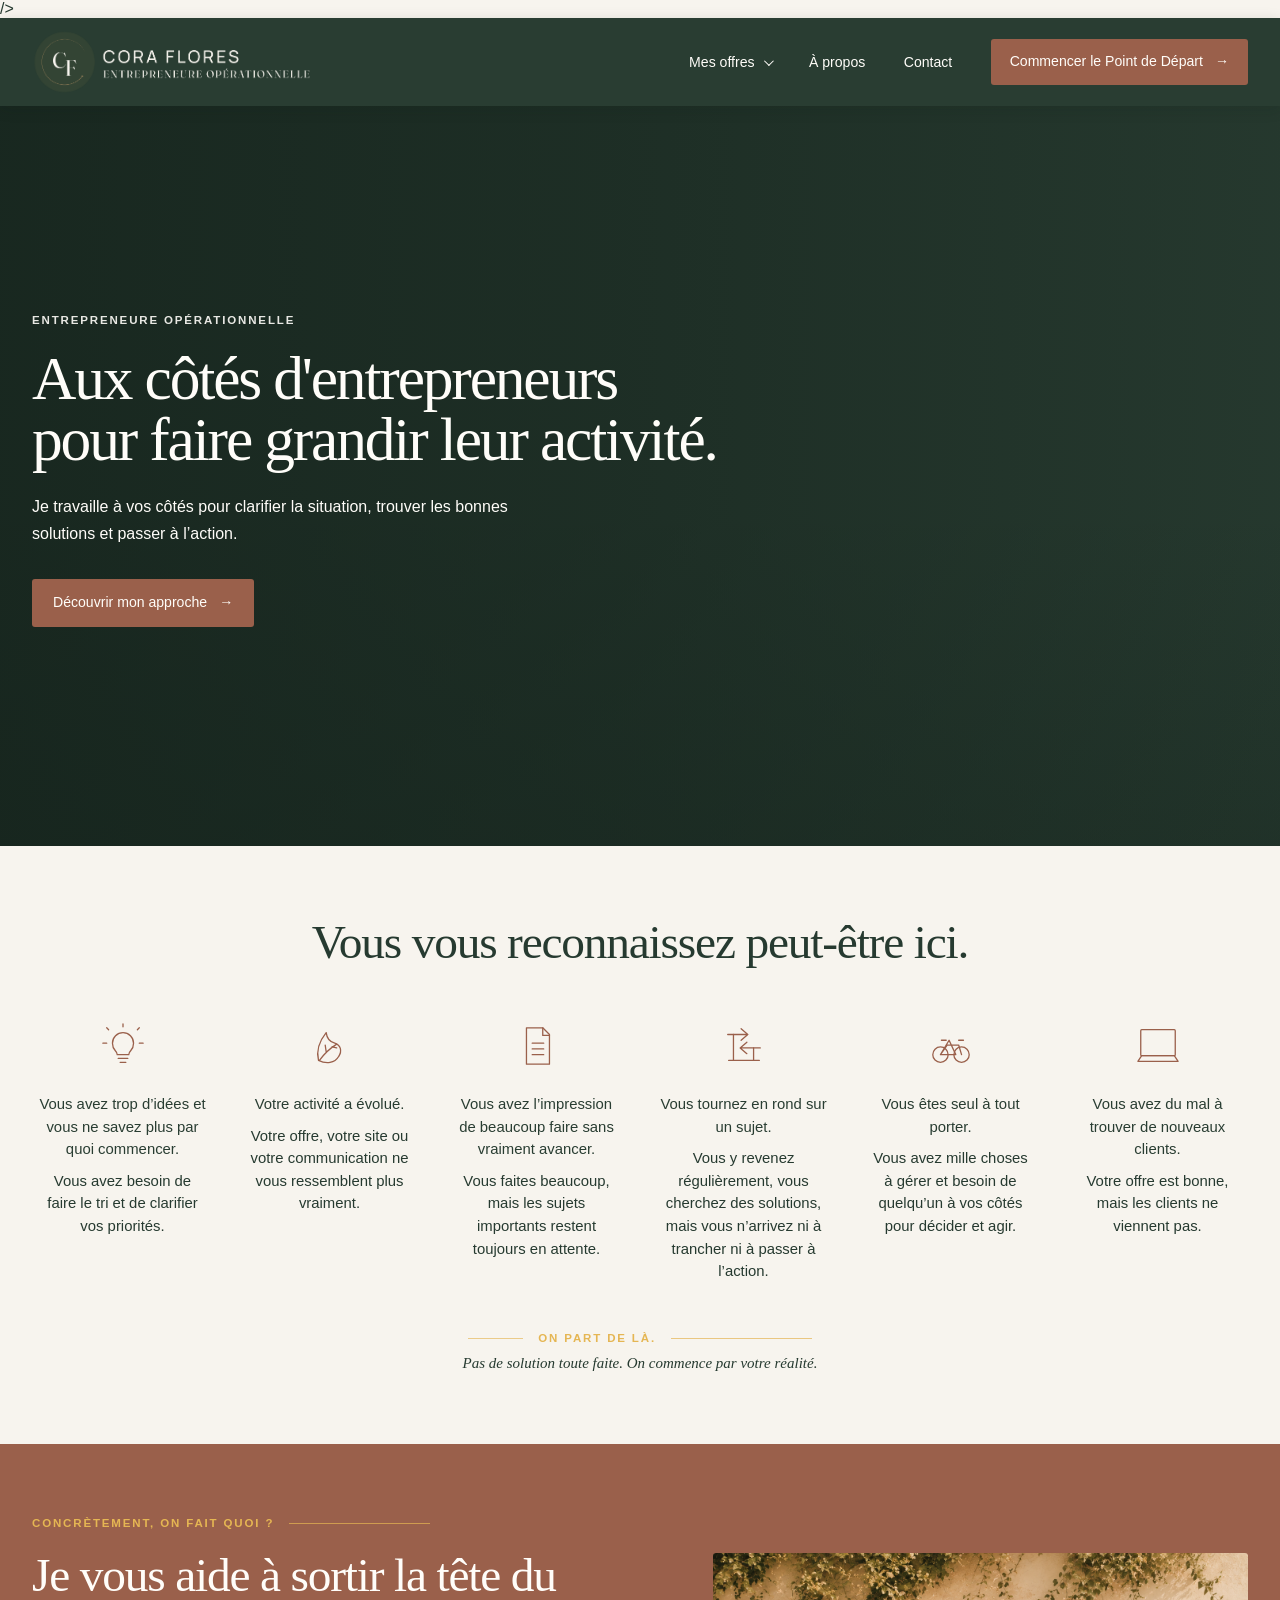
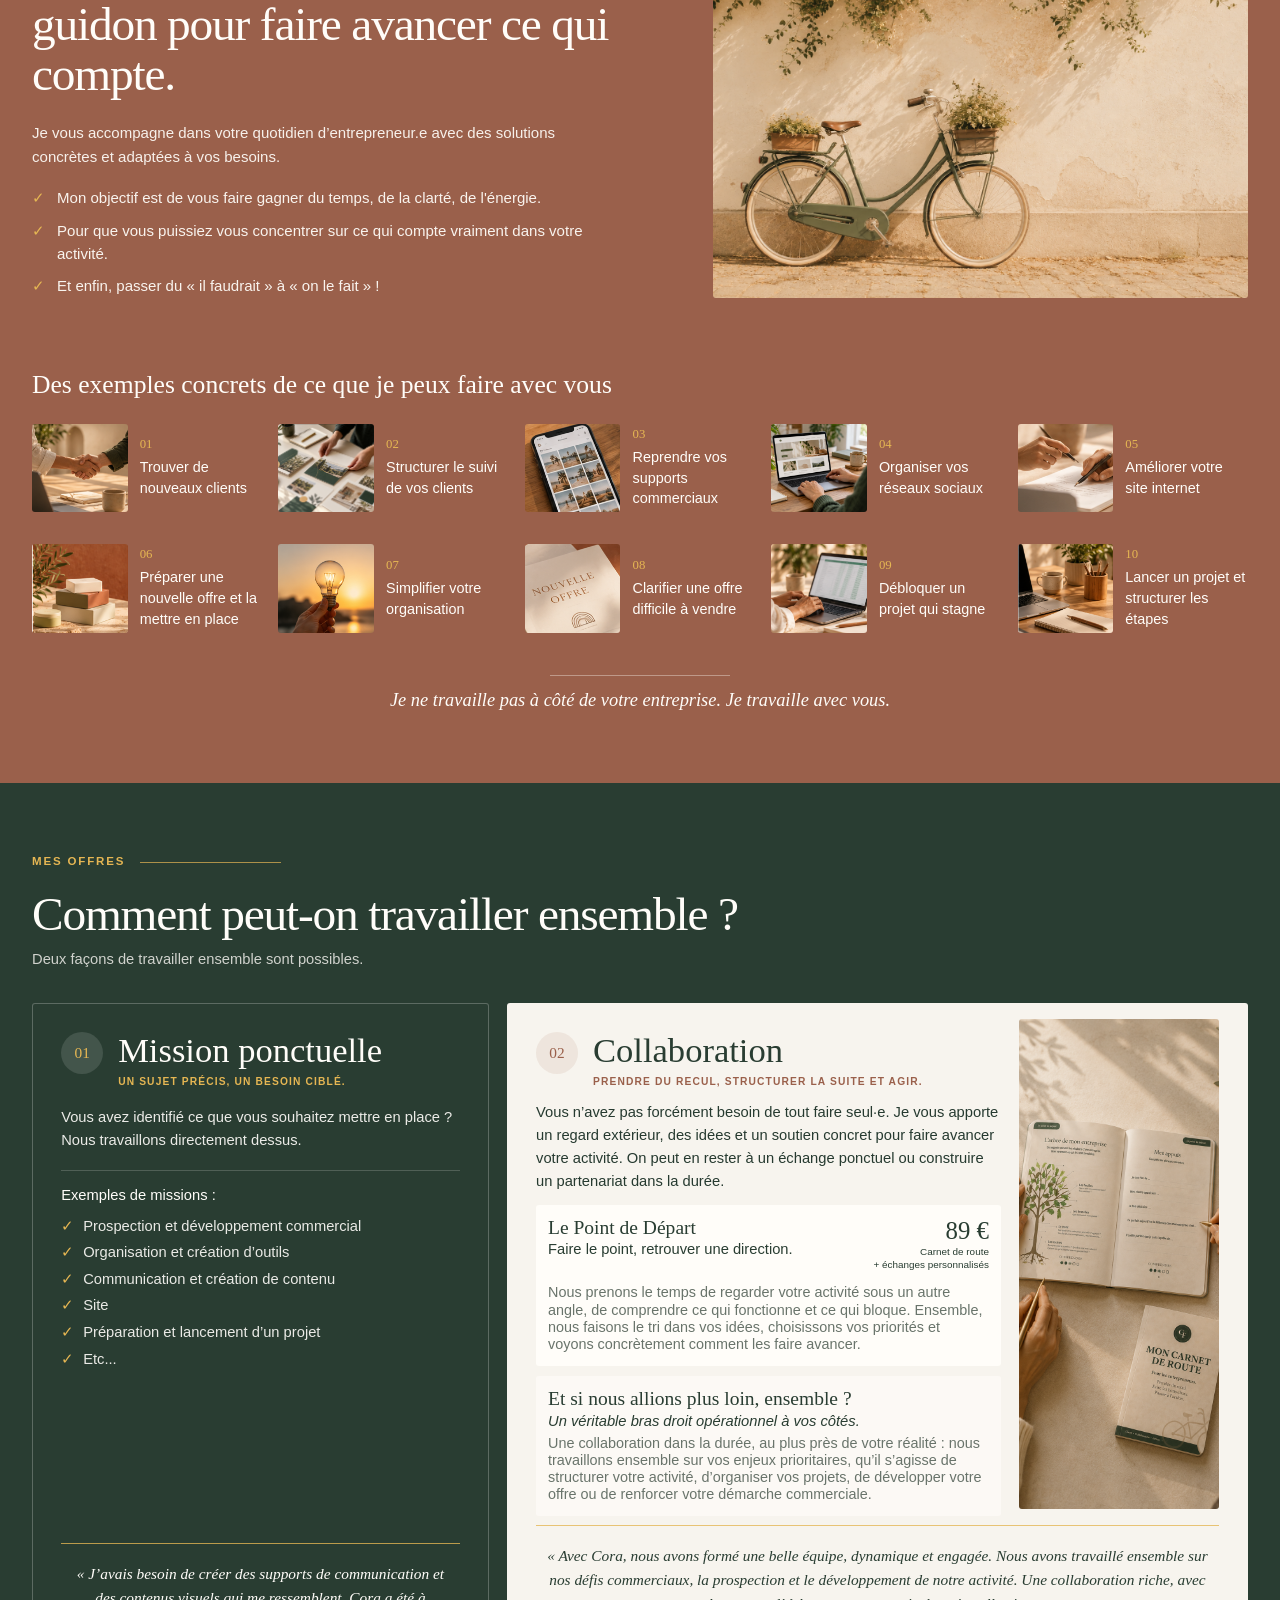
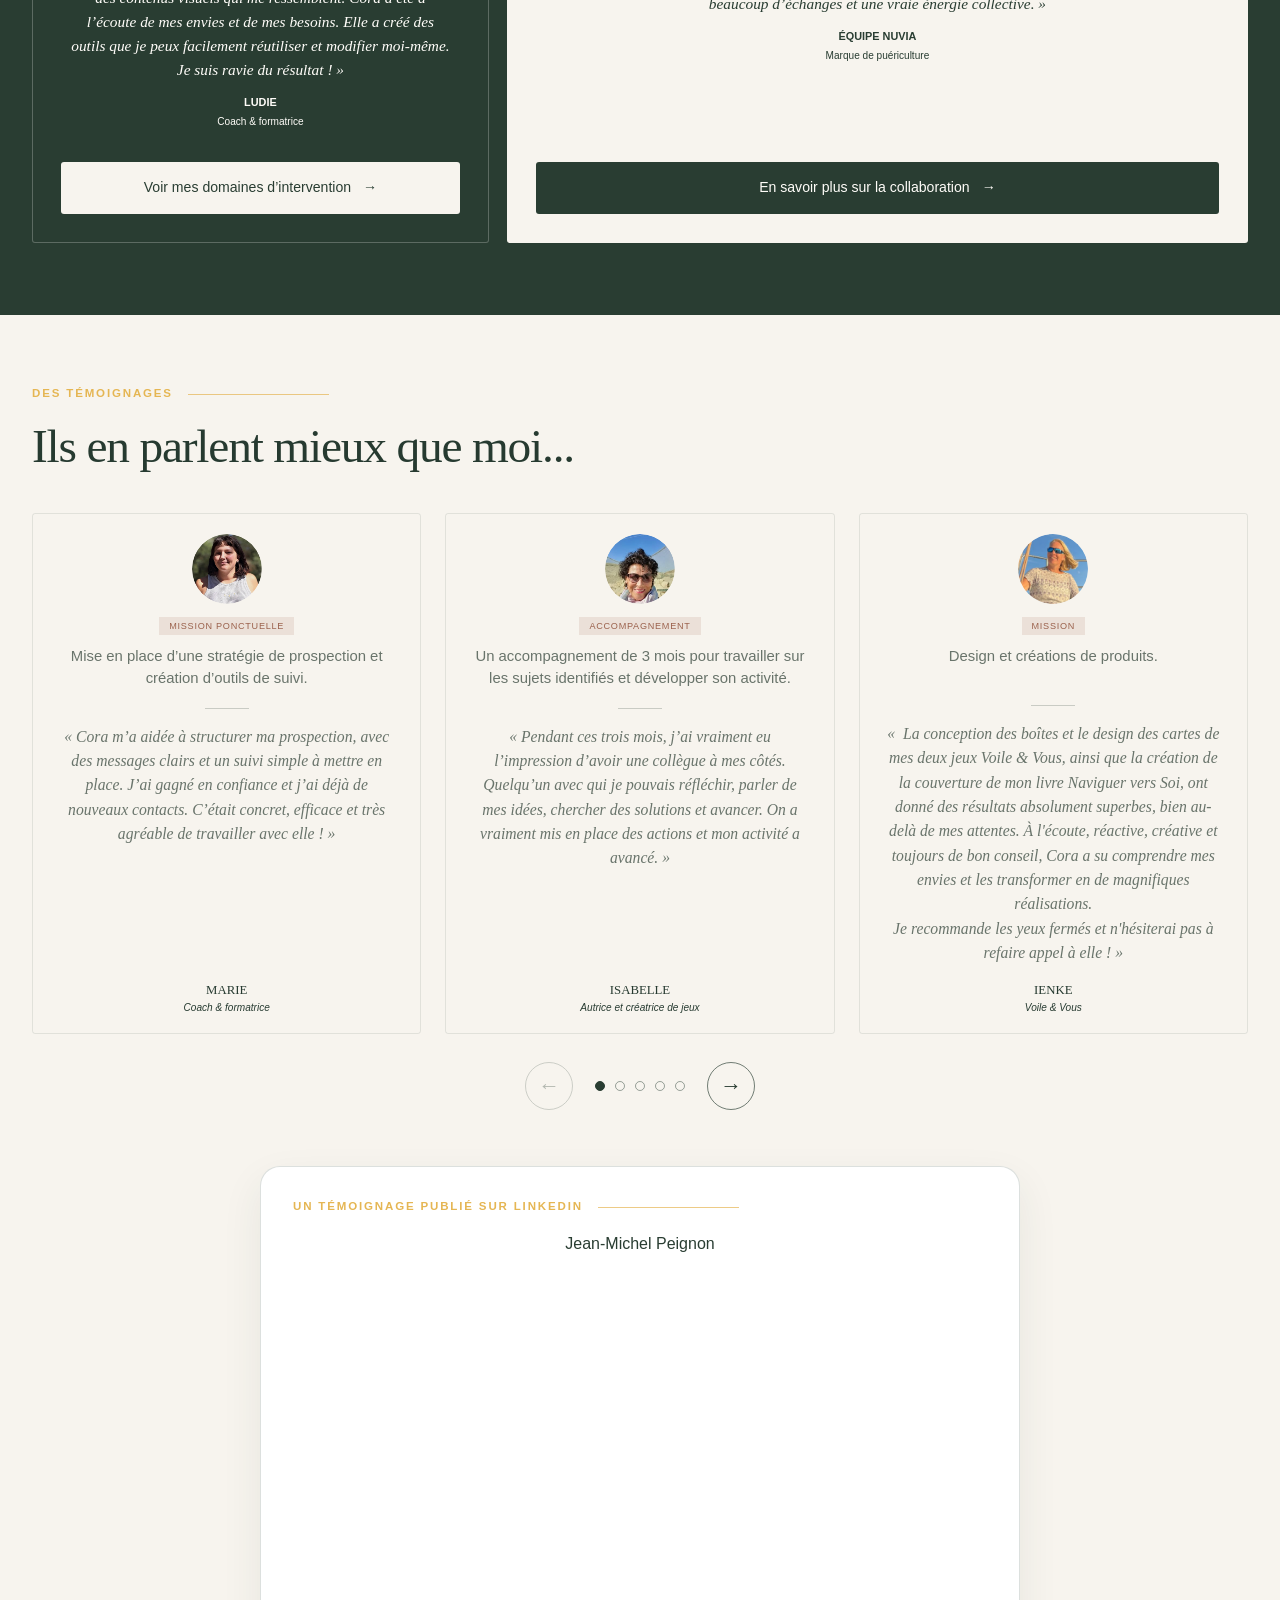
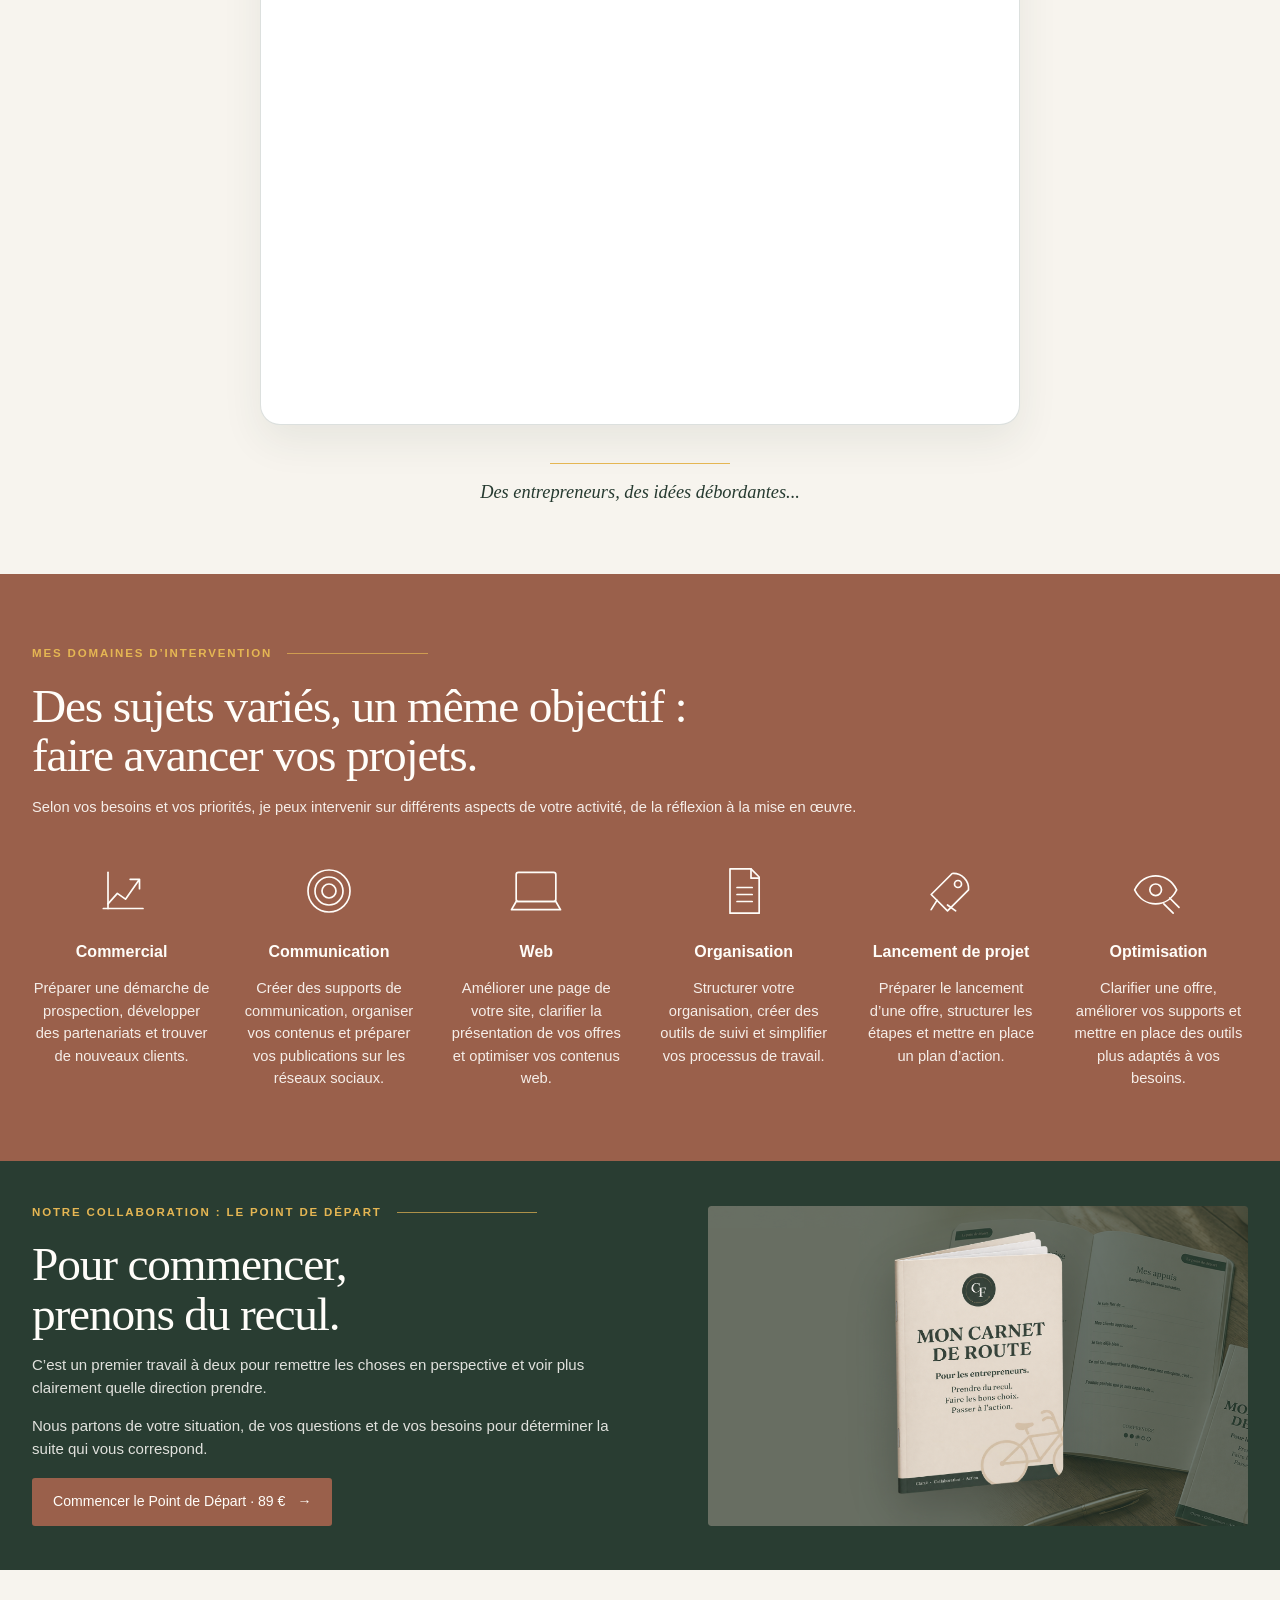
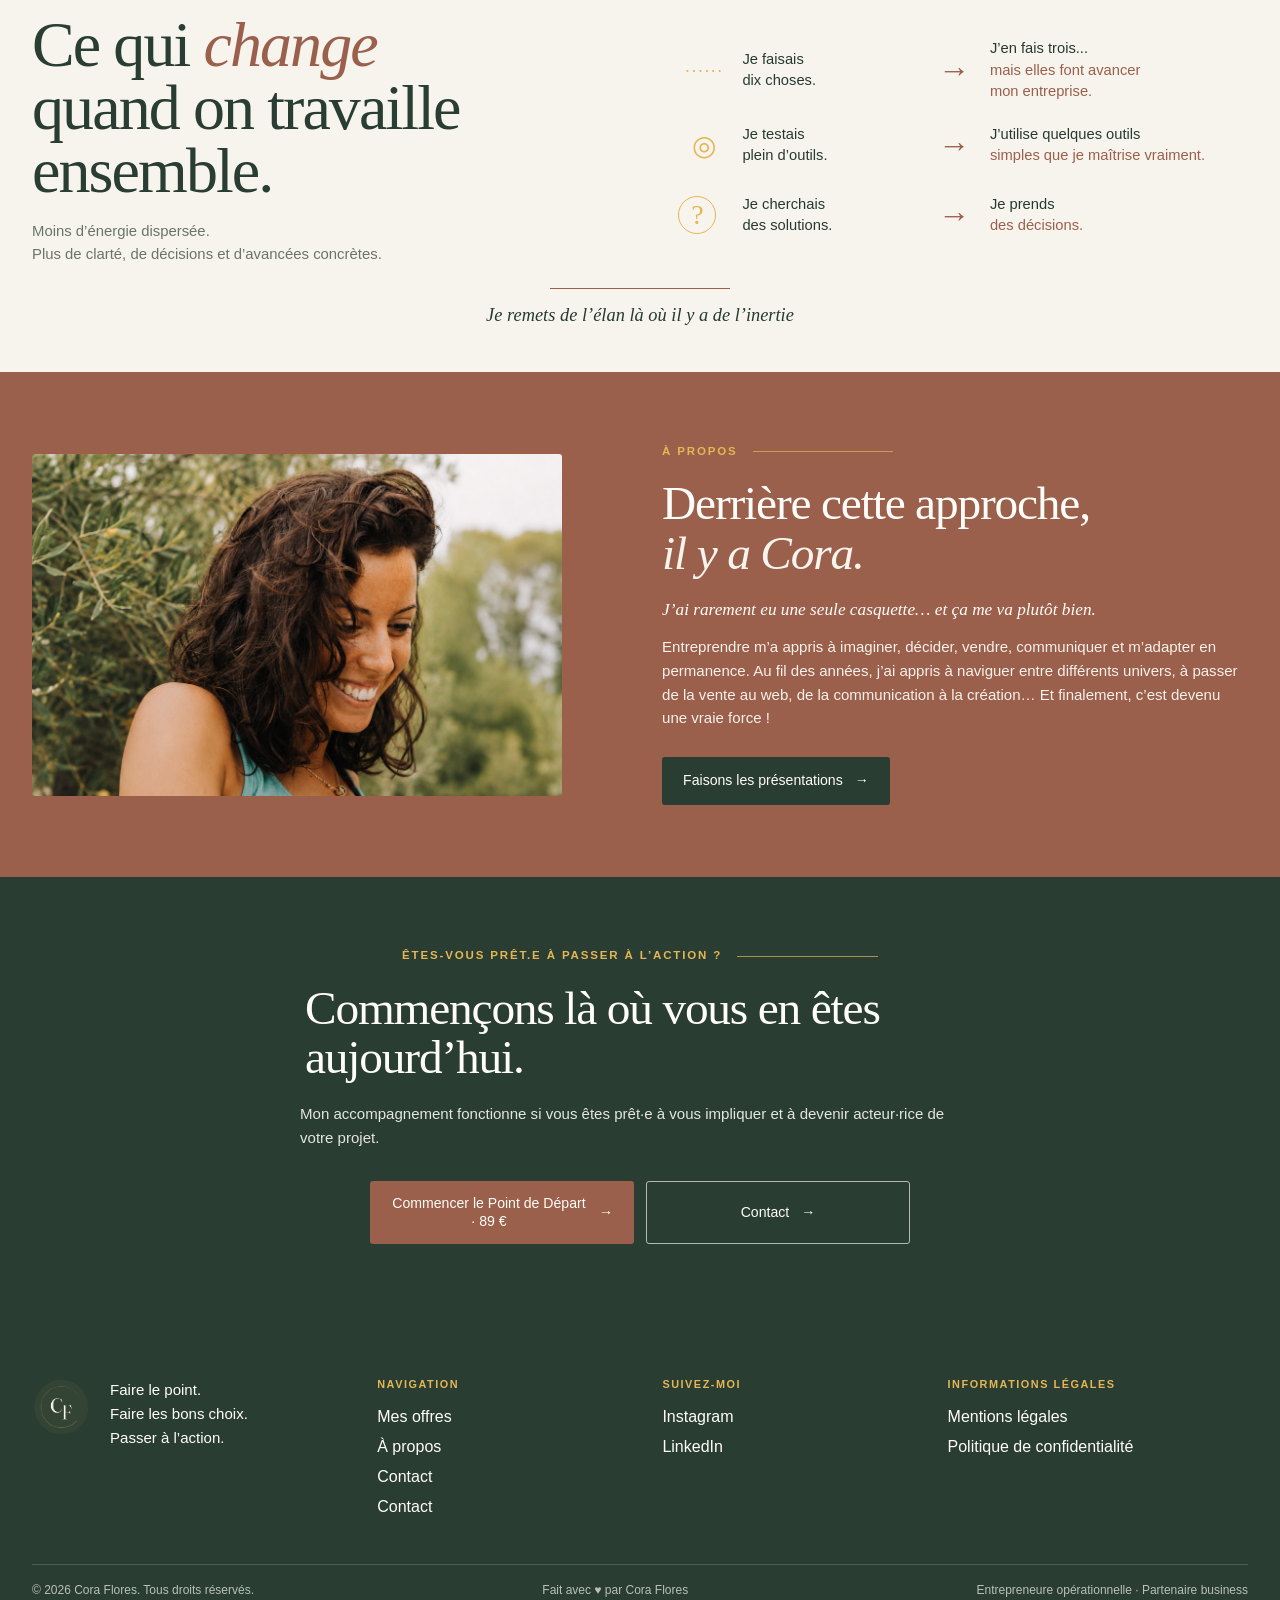
==== commit 49601838: "Update index.html" ====
--- a/index.html
+++ b/index.html
@@ -36,6 +36,41 @@
   <link rel="icon" type="image/png" href="/favicon/LOGO_SIMPLE.png" />
 
   <link rel="stylesheet" href="/styles.css?v=visual-fixes-2026-11-01" />
+  <style>
+    .linkedin-testimonial {
+      box-sizing: border-box;
+      width: min(100%, 760px);
+      margin: clamp(2rem, 5vw, 3.5rem) auto 0;
+      padding: clamp(1.25rem, 4vw, 2rem);
+      border: 1px solid rgba(41, 61, 50, 0.16);
+      border-radius: 1.25rem;
+      background: #fff;
+      box-shadow: 0 16px 40px rgba(41, 61, 50, 0.08);
+      text-align: center;
+    }
+
+    .linkedin-testimonial__name {
+      margin: 0.5rem 0 1.25rem;
+      color: #293d32;
+      font-weight: 600;
+    }
+
+    .linkedin-testimonial__embed {
+      display: block;
+      width: 100%;
+      max-width: 504px;
+      height: 719px;
+      margin: 0 auto;
+      border: 0;
+    }
+
+    @media (max-width: 600px) {
+      .linkedin-testimonial {
+        padding: 1rem;
+        border-radius: 1rem;
+      }
+    }
+  </style>
   <script src="/app.js?v=sticky-nav-offers-2026-10-31" defer></script>
 </head>
   <body>
@@ -301,6 +336,19 @@
             </div>
             <p class="sr-only" data-carousel-status aria-live="polite" aria-atomic="true"></p>
           </div>
+          <article class="linkedin-testimonial" aria-labelledby="linkedin-testimonial-title">
+            <p class="editorial-kicker editorial-kicker--gold" id="linkedin-testimonial-title">Un témoignage publié sur LinkedIn</p>
+            <p class="linkedin-testimonial__name">Jean-Michel Peignon</p>
+            <iframe
+              class="linkedin-testimonial__embed"
+              src="https://www.linkedin.com/embed/feed/update/urn:li:share:7524773140967780353"
+              height="719"
+              width="504"
+              frameborder="0"
+              allowfullscreen=""
+              title="Post intégré"
+            ></iframe>
+          </article>
           <hr class="editorial-rule editorial-rule--center" />
           <p class="section-footnote">Des entrepreneurs, des idées débordantes...</p>
         </div>
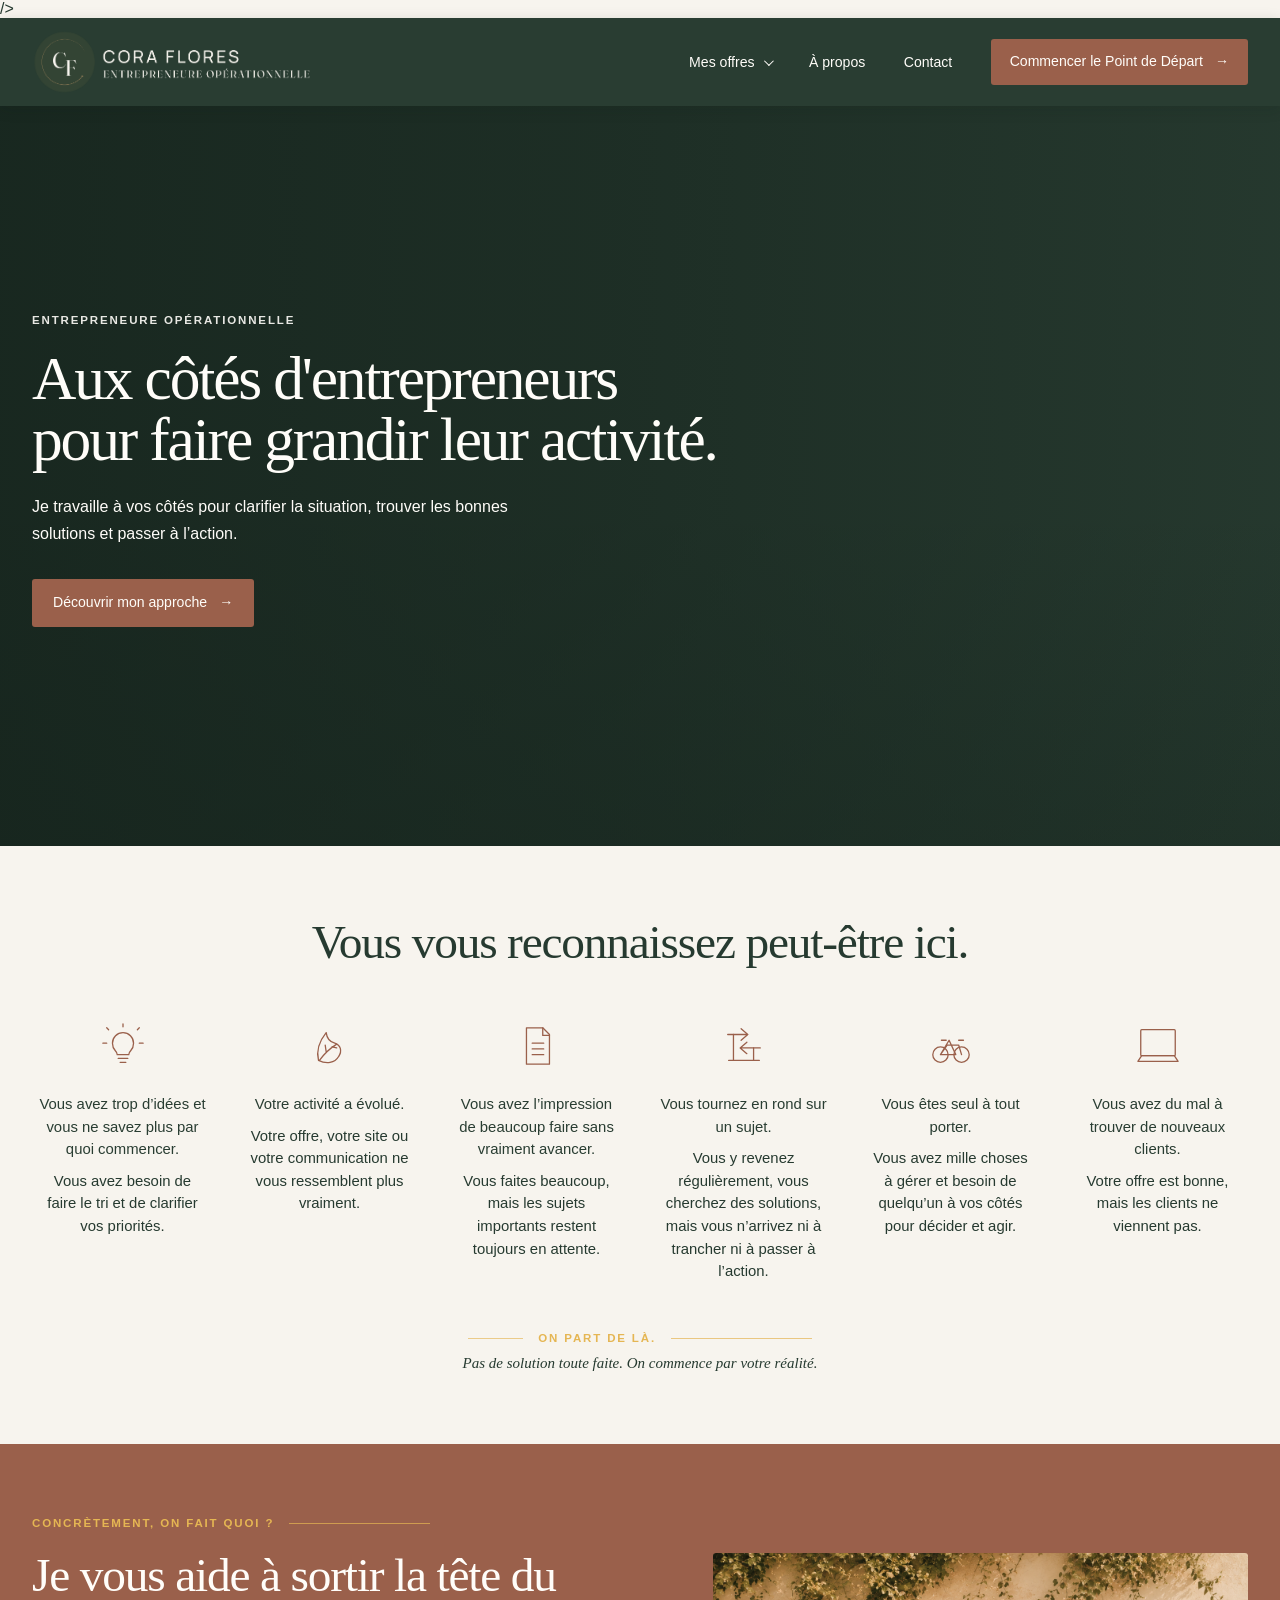
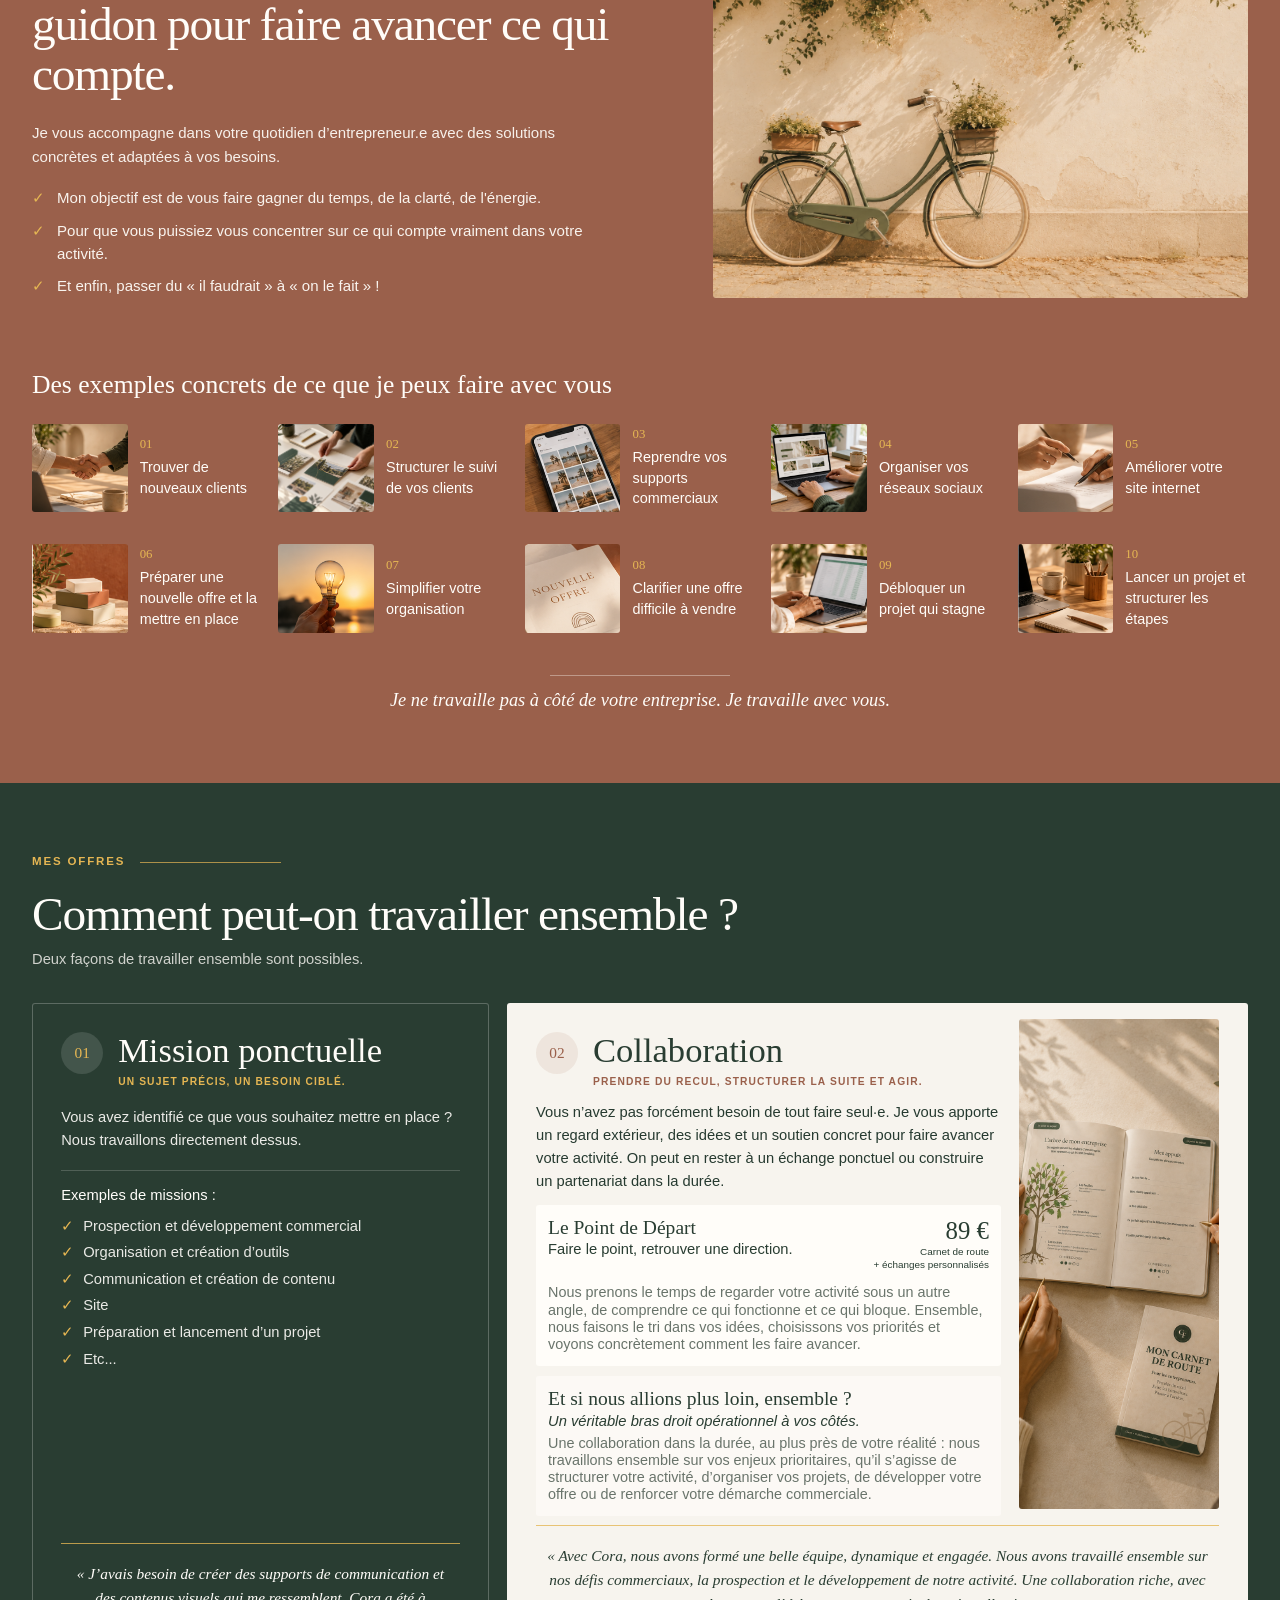
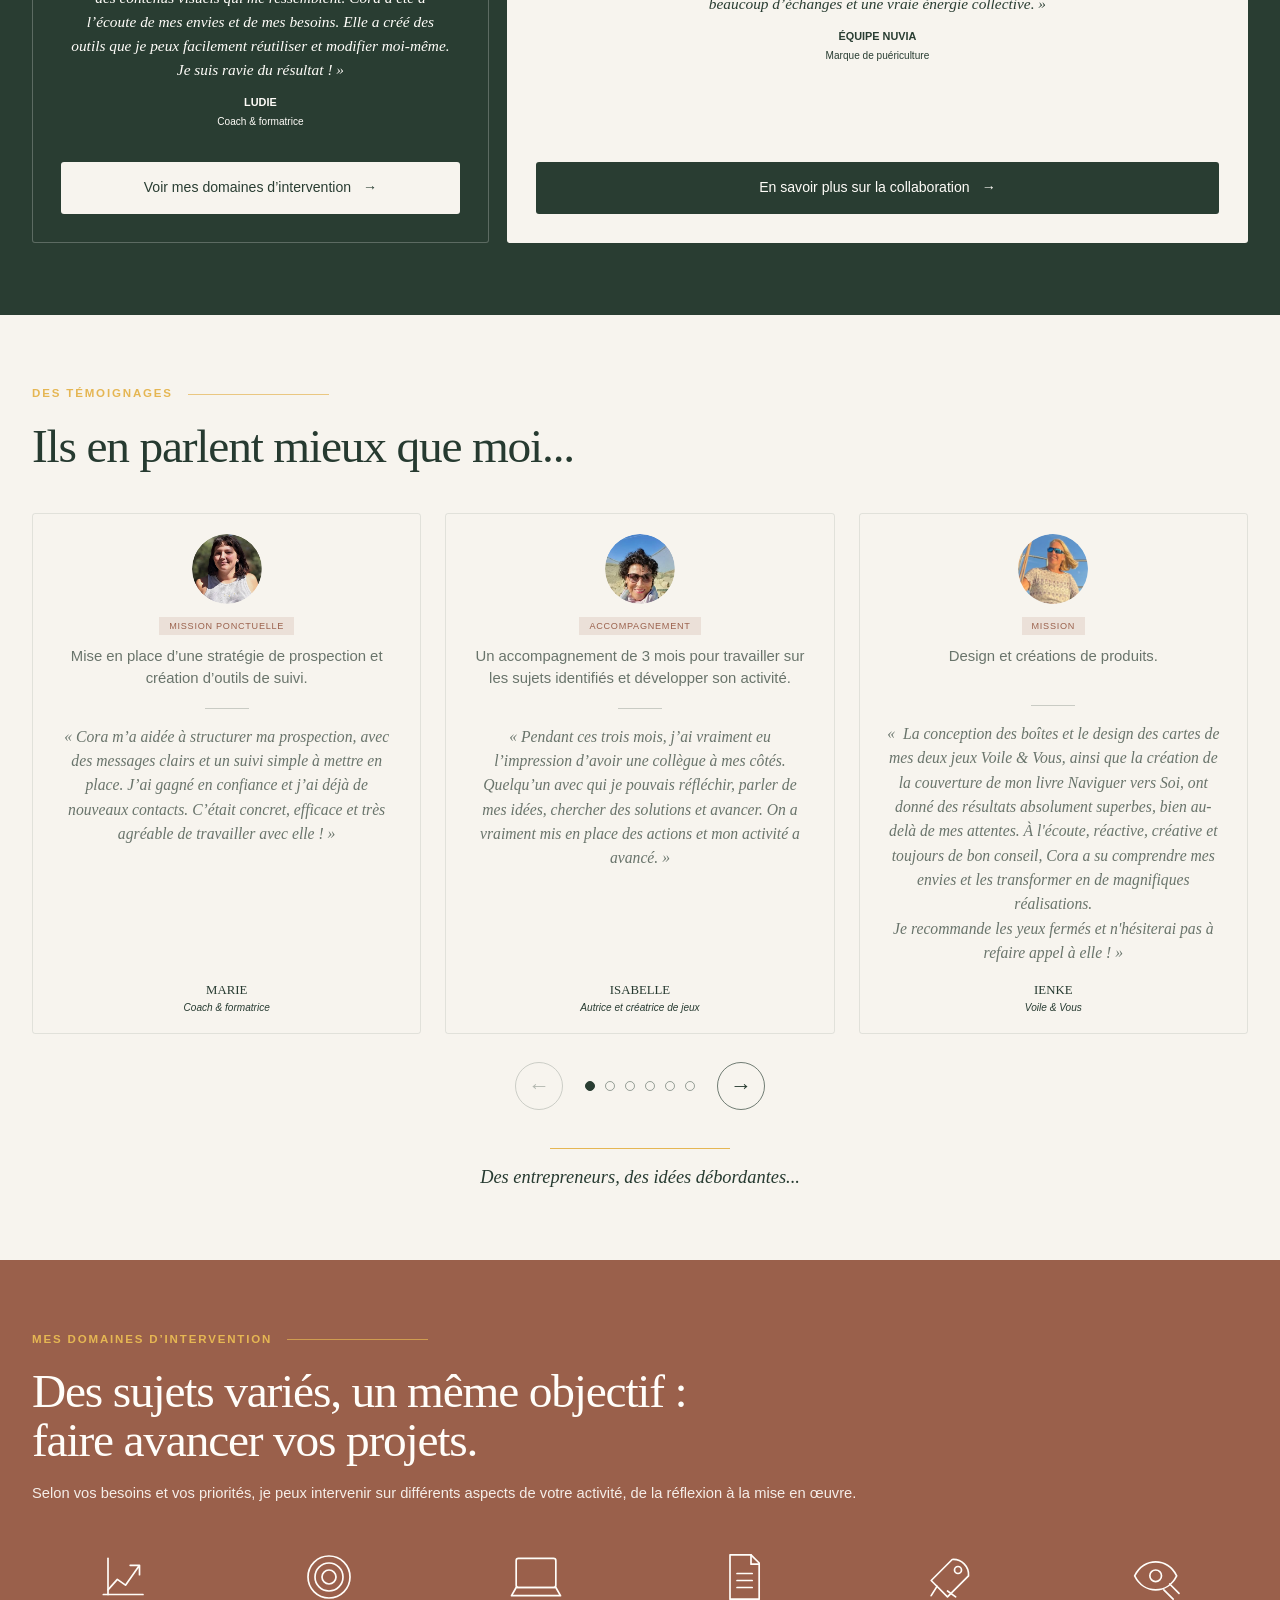
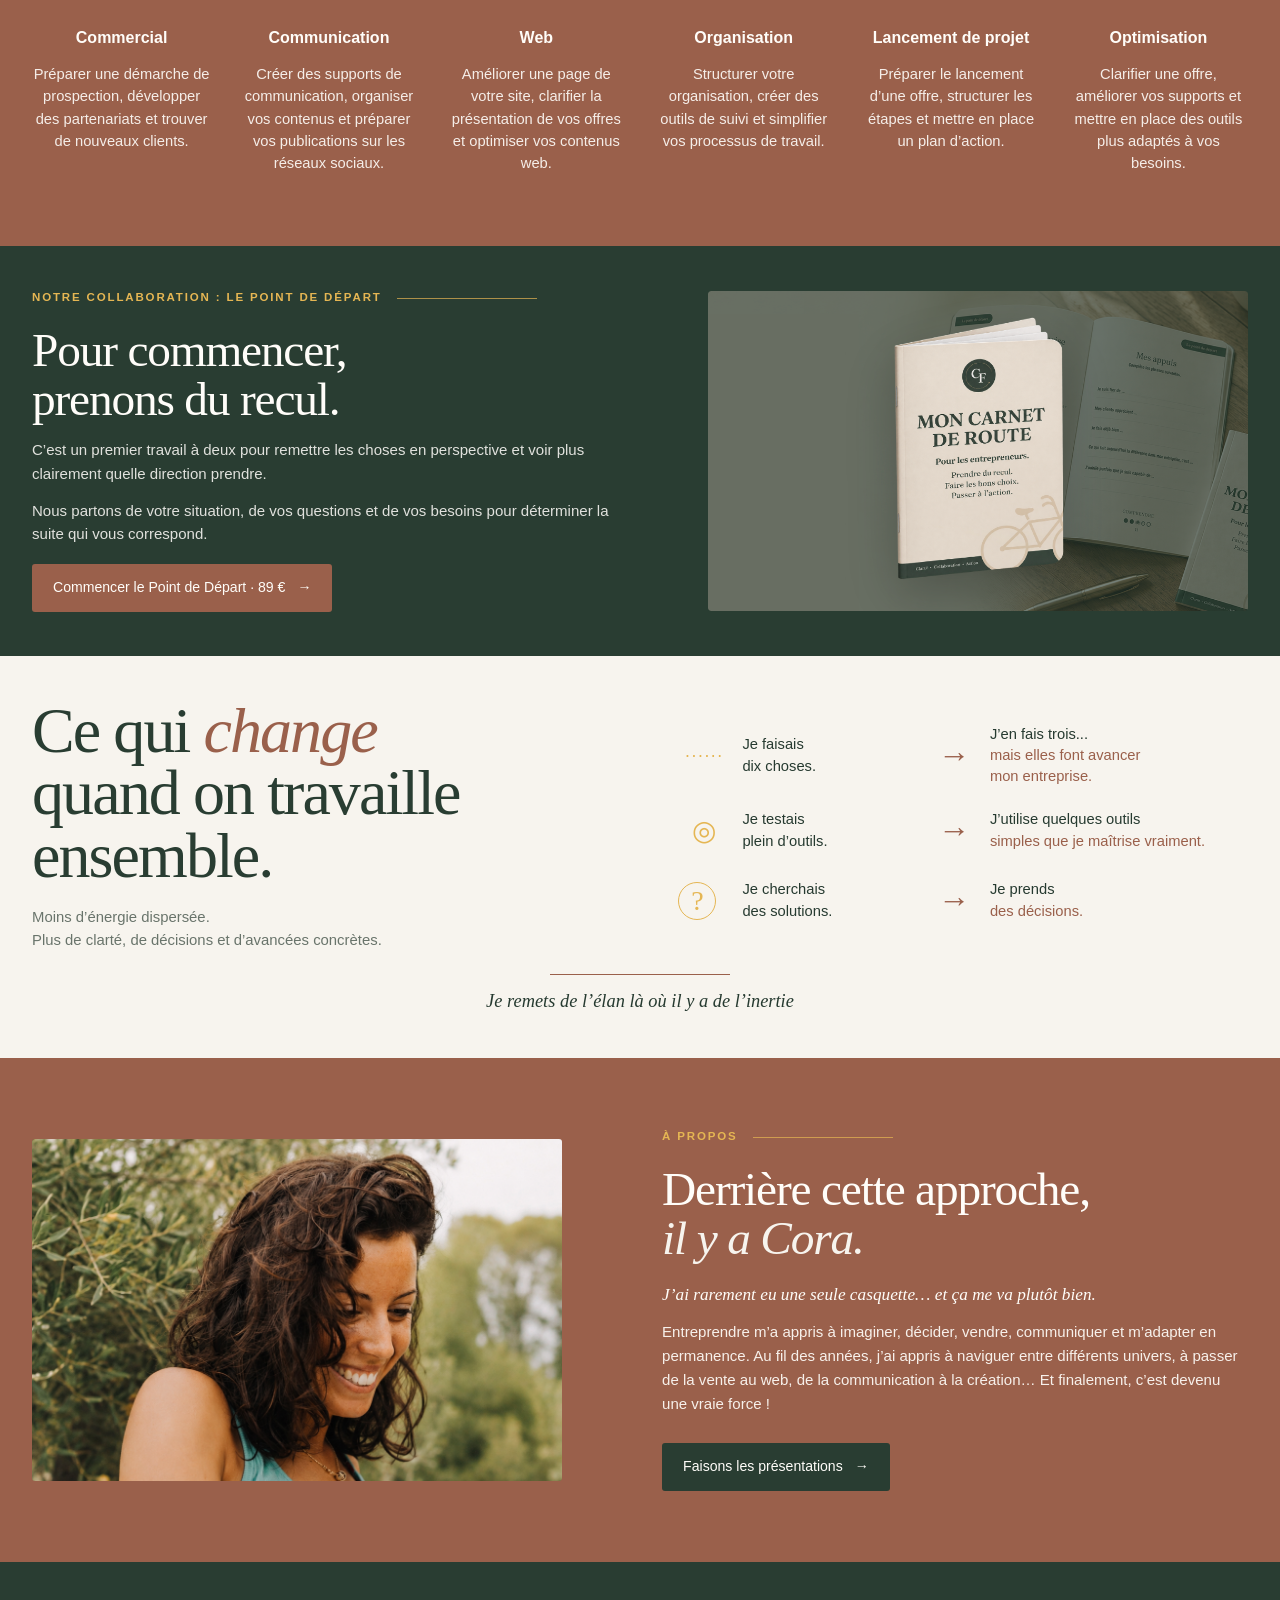
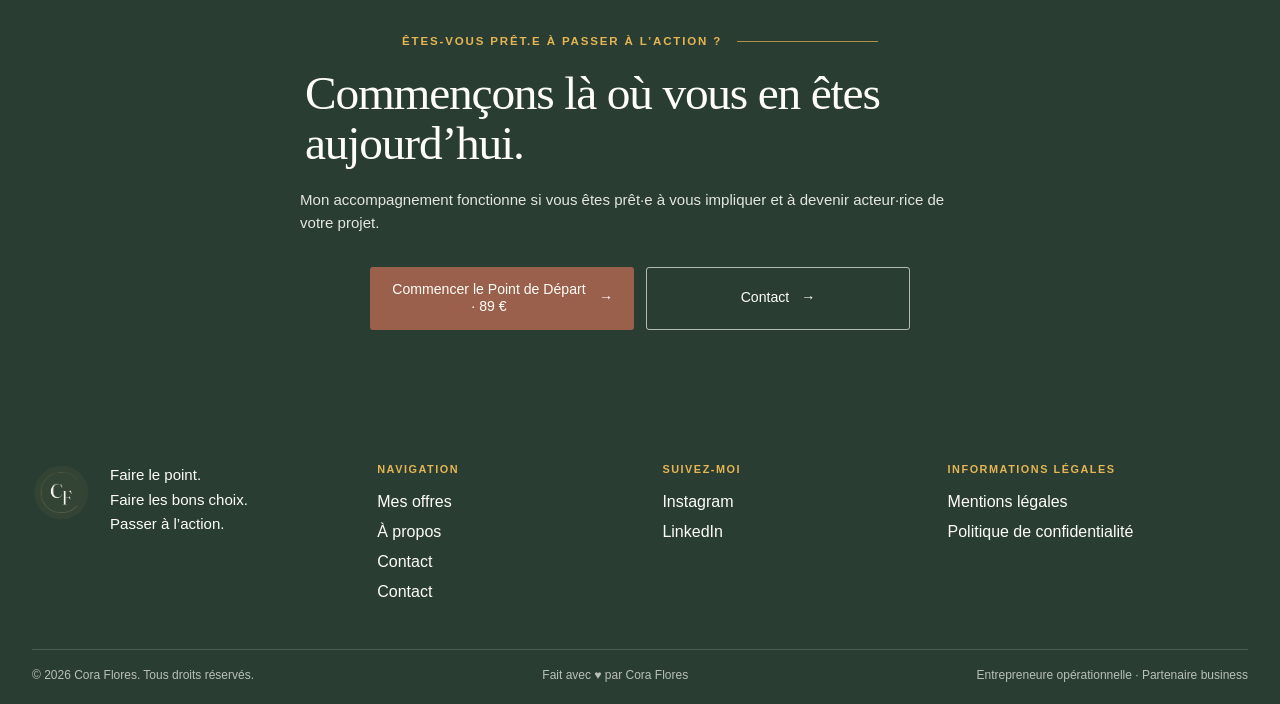
==== commit fdb41bb6: "Update index.html" ====
--- a/index.html
+++ b/index.html
@@ -37,38 +37,13 @@
 
   <link rel="stylesheet" href="/styles.css?v=visual-fixes-2026-11-01" />
   <style>
-    .linkedin-testimonial {
-      box-sizing: border-box;
-      width: min(100%, 760px);
-      margin: clamp(2rem, 5vw, 3.5rem) auto 0;
-      padding: clamp(1.25rem, 4vw, 2rem);
-      border: 1px solid rgba(41, 61, 50, 0.16);
-      border-radius: 1.25rem;
-      background: #fff;
-      box-shadow: 0 16px 40px rgba(41, 61, 50, 0.08);
-      text-align: center;
-    }
-
-    .linkedin-testimonial__name {
-      margin: 0.5rem 0 1.25rem;
-      color: #293d32;
-      font-weight: 600;
-    }
-
-    .linkedin-testimonial__embed {
+    .testimonial-card__linkedin-embed {
       display: block;
       width: 100%;
-      max-width: 504px;
-      height: 719px;
-      margin: 0 auto;
+      max-width: 100%;
+      height: 300px;
+      margin: 1rem auto 0;
       border: 0;
-    }
-
-    @media (max-width: 600px) {
-      .linkedin-testimonial {
-        padding: 1rem;
-        border-radius: 1rem;
-      }
     }
   </style>
   <script src="/app.js?v=sticky-nav-offers-2026-10-31" defer></script>
@@ -299,6 +274,19 @@
 <br>Je recommande les yeux fermés et n'hésiterai pas à refaire appel à elle !&nbsp;»</blockquote>
                   <cite>Ienke <span>Voile & Vous</span></cite>
                 </article>
+                <article class="testimonial-card testimonial-card--linkedin">
+                  <span class="testimonial-card__tag">Post LinkedIn</span>
+                  <p class="testimonial-card__context">Jean-Michel Peignon</p>
+                  <iframe
+                    class="testimonial-card__linkedin-embed"
+                    src="https://www.linkedin.com/embed/feed/update/urn:li:share:7524773140967780353"
+                    height="719"
+                    width="504"
+                    frameborder="0"
+                    allowfullscreen=""
+                    title="Post intégré"
+                  ></iframe>
+                </article>
                 <article class="testimonial-card">
                   <img class="testimonial-card__avatar" src="/assets/images/nuvia.png" alt="Logo de Nuvia" loading="lazy" />
                   <span class="testimonial-card__tag">Accompagnement</span>
@@ -336,19 +324,6 @@
             </div>
             <p class="sr-only" data-carousel-status aria-live="polite" aria-atomic="true"></p>
           </div>
-          <article class="linkedin-testimonial" aria-labelledby="linkedin-testimonial-title">
-            <p class="editorial-kicker editorial-kicker--gold" id="linkedin-testimonial-title">Un témoignage publié sur LinkedIn</p>
-            <p class="linkedin-testimonial__name">Jean-Michel Peignon</p>
-            <iframe
-              class="linkedin-testimonial__embed"
-              src="https://www.linkedin.com/embed/feed/update/urn:li:share:7524773140967780353"
-              height="719"
-              width="504"
-              frameborder="0"
-              allowfullscreen=""
-              title="Post intégré"
-            ></iframe>
-          </article>
           <hr class="editorial-rule editorial-rule--center" />
           <p class="section-footnote">Des entrepreneurs, des idées débordantes...</p>
         </div>
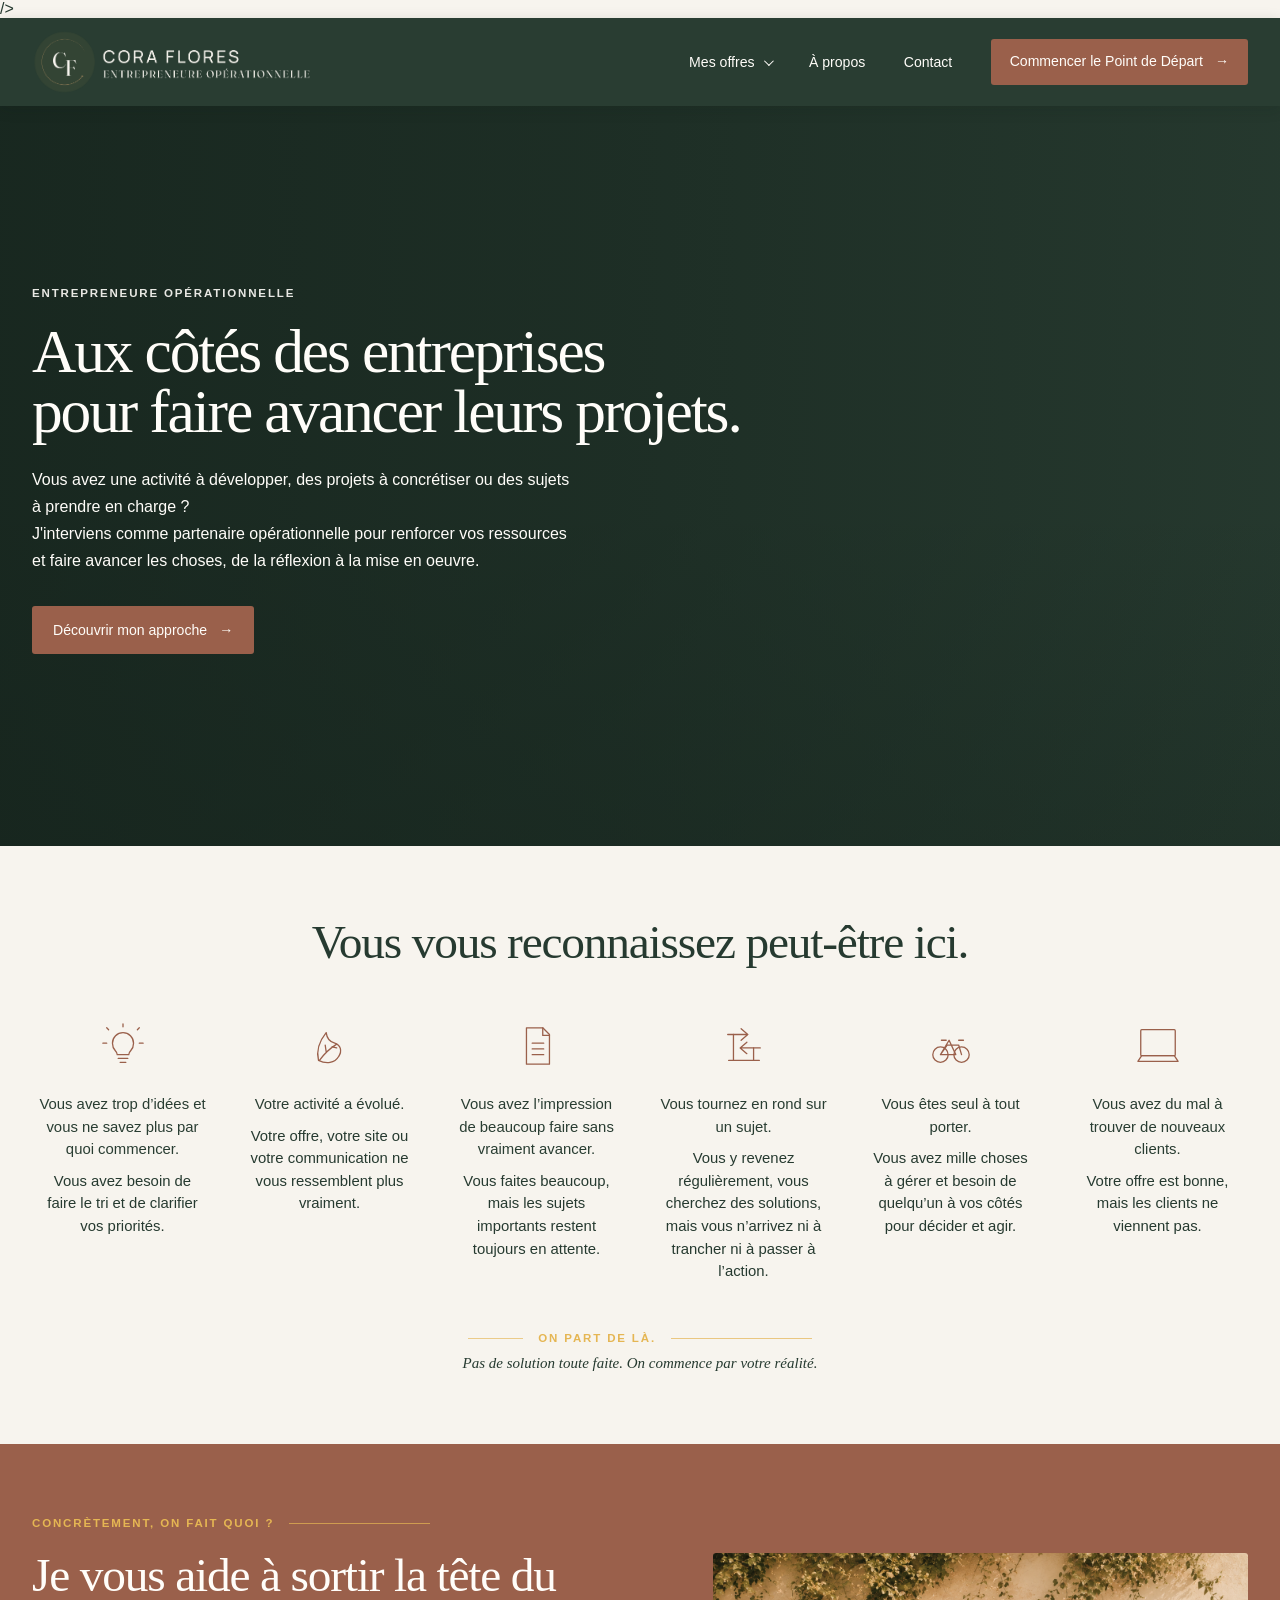
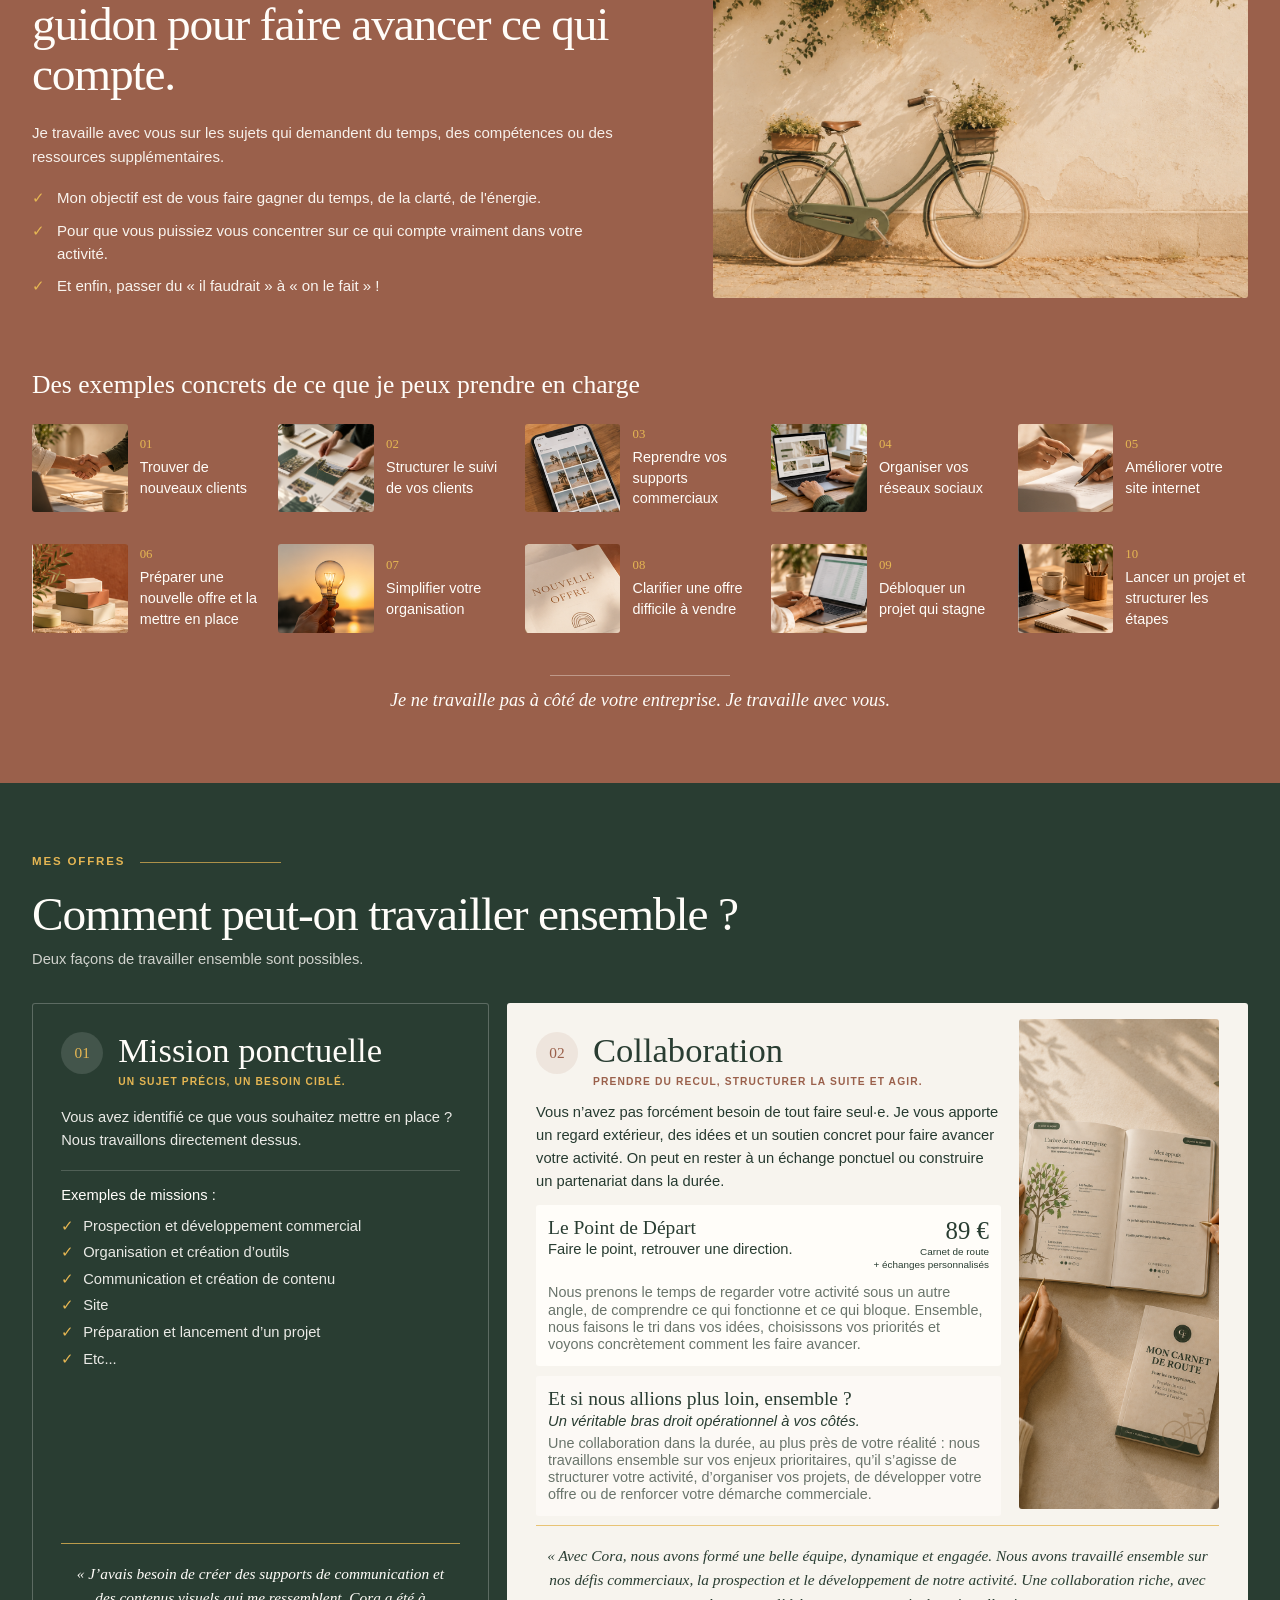
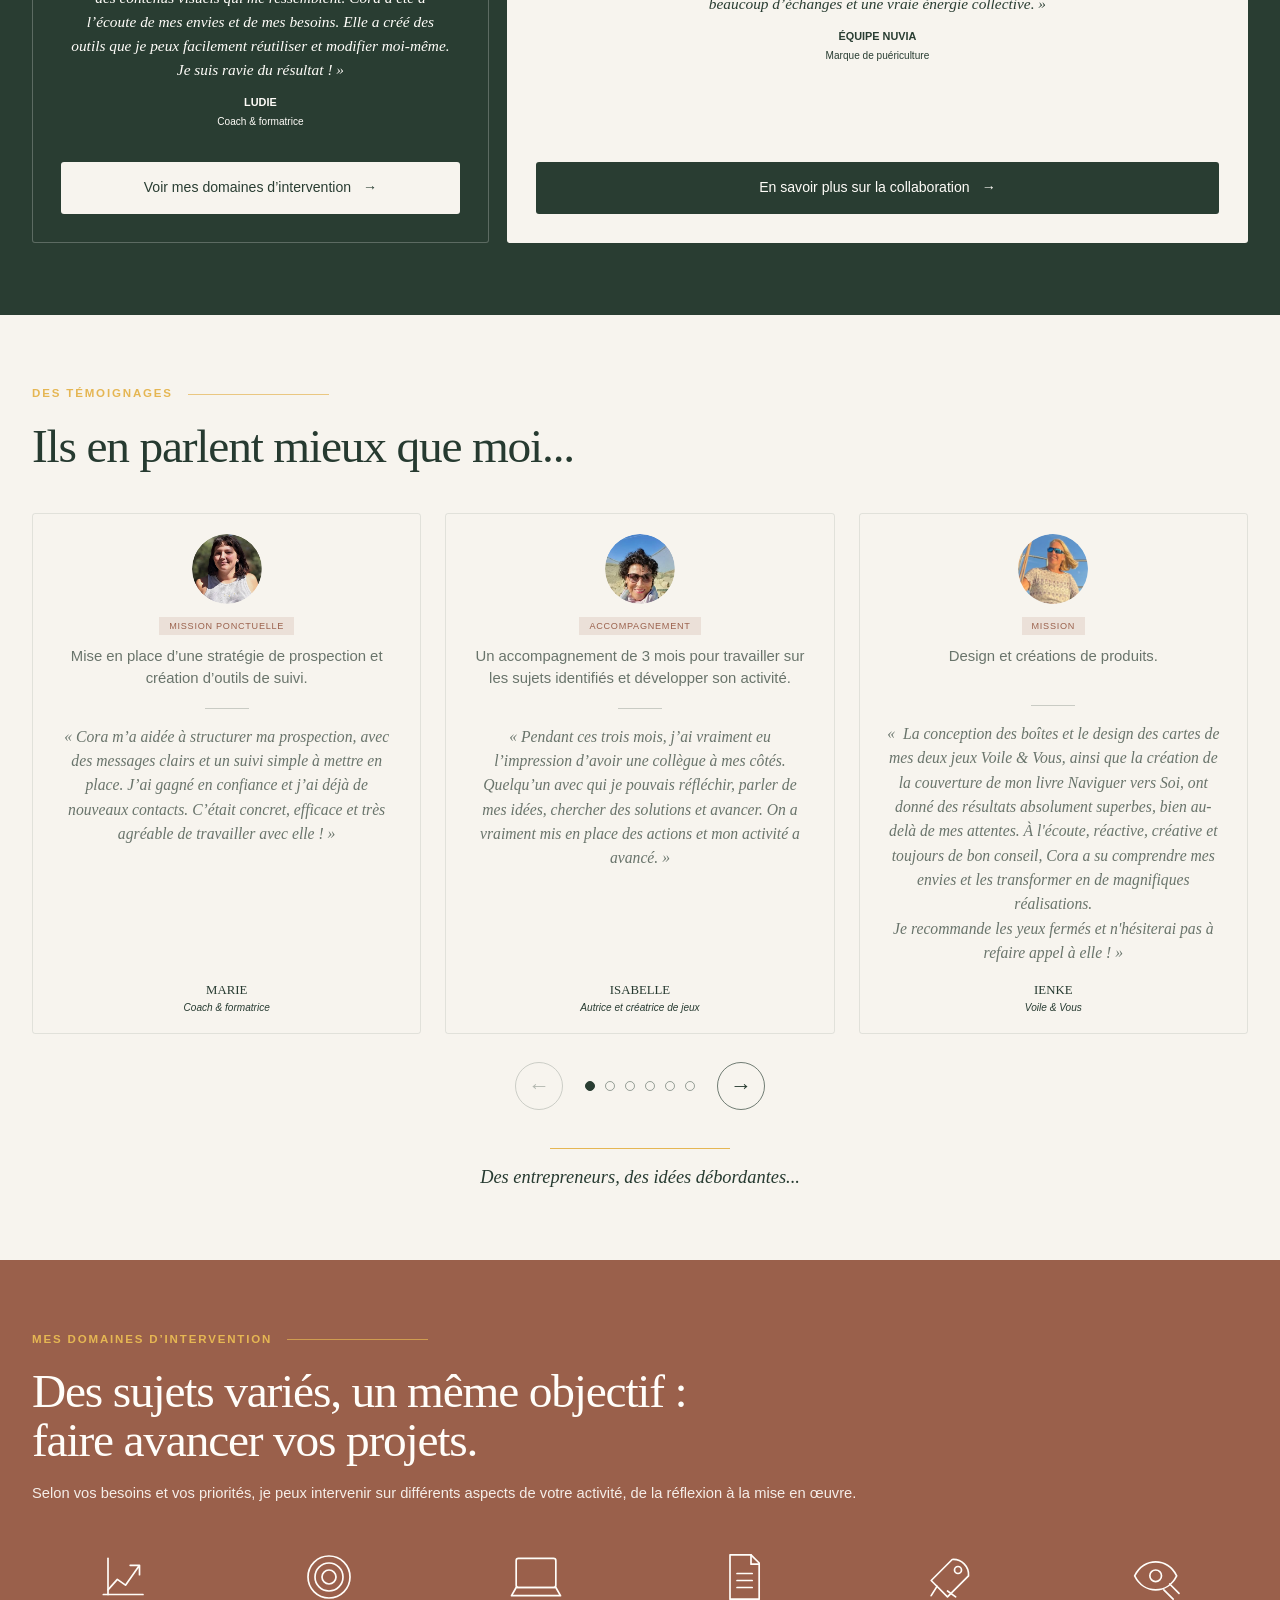
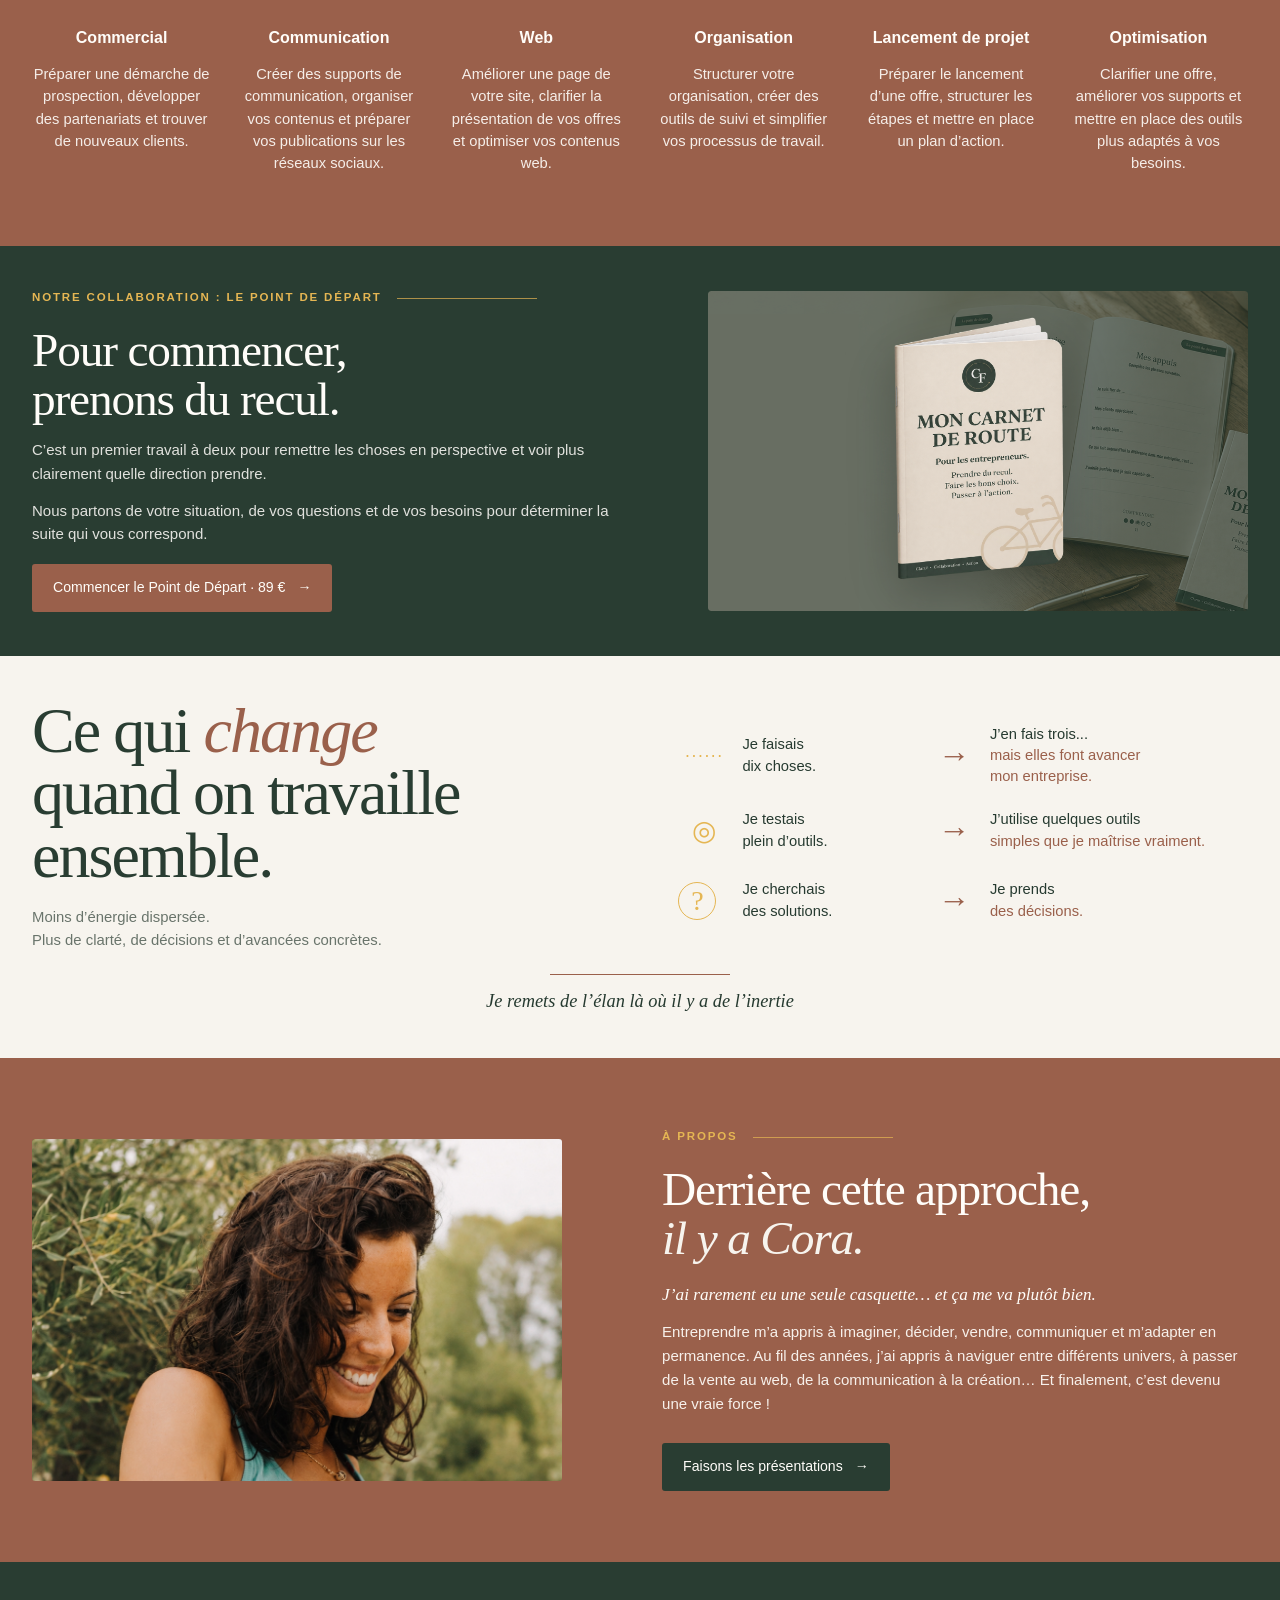
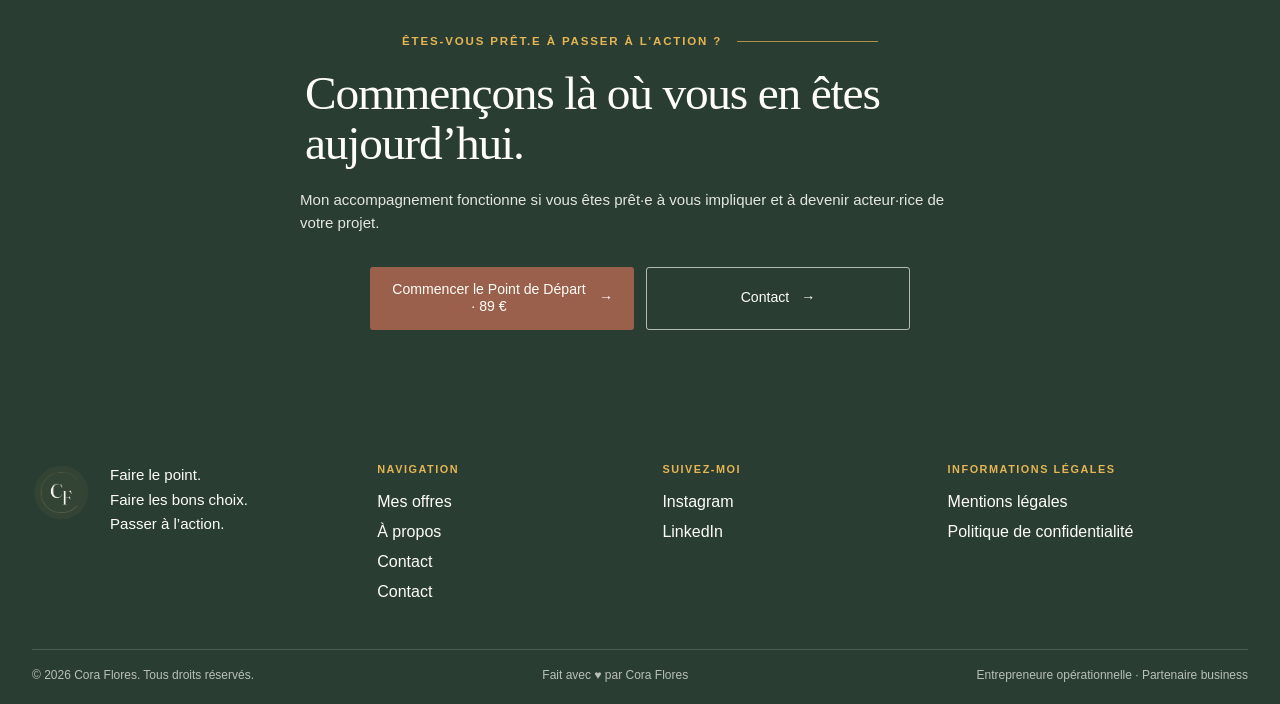
==== commit 7ae8f2b0: "Update index.html" ====
--- a/index.html
+++ b/index.html
@@ -101,8 +101,10 @@
         <div class="hero__scrim"></div>
         <div class="hero__content page-wrap">
           <p class="eyebrow eyebrow--light">Entrepreneure opérationnelle</p>
-          <h1 id="hero-title">Aux côtés d'entrepreneurs<br> pour faire grandir leur activité.</h1>
-          <p class="hero__intro">Je travaille à vos côtés pour clarifier la situation, trouver les bonnes solutions et passer à l’action.</p>
+          <h1 id="hero-title">Aux côtés des entreprises<br>pour faire avancer leurs projets.</h1>
+          <p class="hero__intro">Vous avez une activité à développer, des projets à concrétiser ou des sujets à prendre en charge ?<br>J'interviens comme partenaire opérationnelle pour renforcer vos ressources et faire avancer les choses, de la réflexion à la mise en oeuvre.
+
+</p>
           <a class="button button--rust" href="#whatwedo">Découvrir mon approche <span aria-hidden="true">→</span></a>
         </div>
       </section>
@@ -149,7 +151,7 @@
             <div class="what-we-do__copy">
               <p class="editorial-kicker editorial-kicker--gold">Concrètement, on fait quoi&nbsp;?</p>
               <h2 class="section-title" id="what-title">Je vous aide à sortir la tête du guidon pour faire avancer ce qui compte.</h2>
-              <p>Je vous accompagne dans votre quotidien d’entrepreneur.e avec des solutions concrètes et adaptées à vos besoins.</p>
+              <p>Je travaille avec vous sur les sujets qui demandent du temps, des compétences ou des ressources supplémentaires.</p>
               <ul class="what-we-do__benefits">
                 <li>Mon objectif est de vous faire gagner du temps, de la clarté, de l'énergie.</li>
                 <li>Pour que vous puissiez vous concentrer sur ce qui compte vraiment dans votre activité.</li>
@@ -158,7 +160,7 @@
             </div>
             <img class="what-we-do__image" src="/assets/images/approche.png" alt="Vélo appuyé contre une façade, sous des branches" loading="lazy" />
           </div>
-          <h3 class="examples-title">Des exemples concrets de ce que je peux faire avec vous</h3>
+          <h3 class="examples-title">Des exemples concrets de ce que je peux prendre en charge</h3>
           <div class="examples-grid" aria-label="Exemples concrets de missions">
             <article class="example-card"><img src="/assets/images/photo-exemple-01.jpg" alt="Boîte à outils de Cora Flores" loading="lazy" /><div class="example-card__copy"><span class="example-card__number">01</span><p>Trouver de nouveaux clients</p></div></article>
             <article class="example-card"><img src="/assets/images/photo-exemple-02-02.png" alt="Organisation du suivi client dans un carnet et un calendrier" loading="lazy" /><div class="example-card__copy"><span class="example-card__number">02</span><p>Structurer le suivi de vos clients</p></div></article>
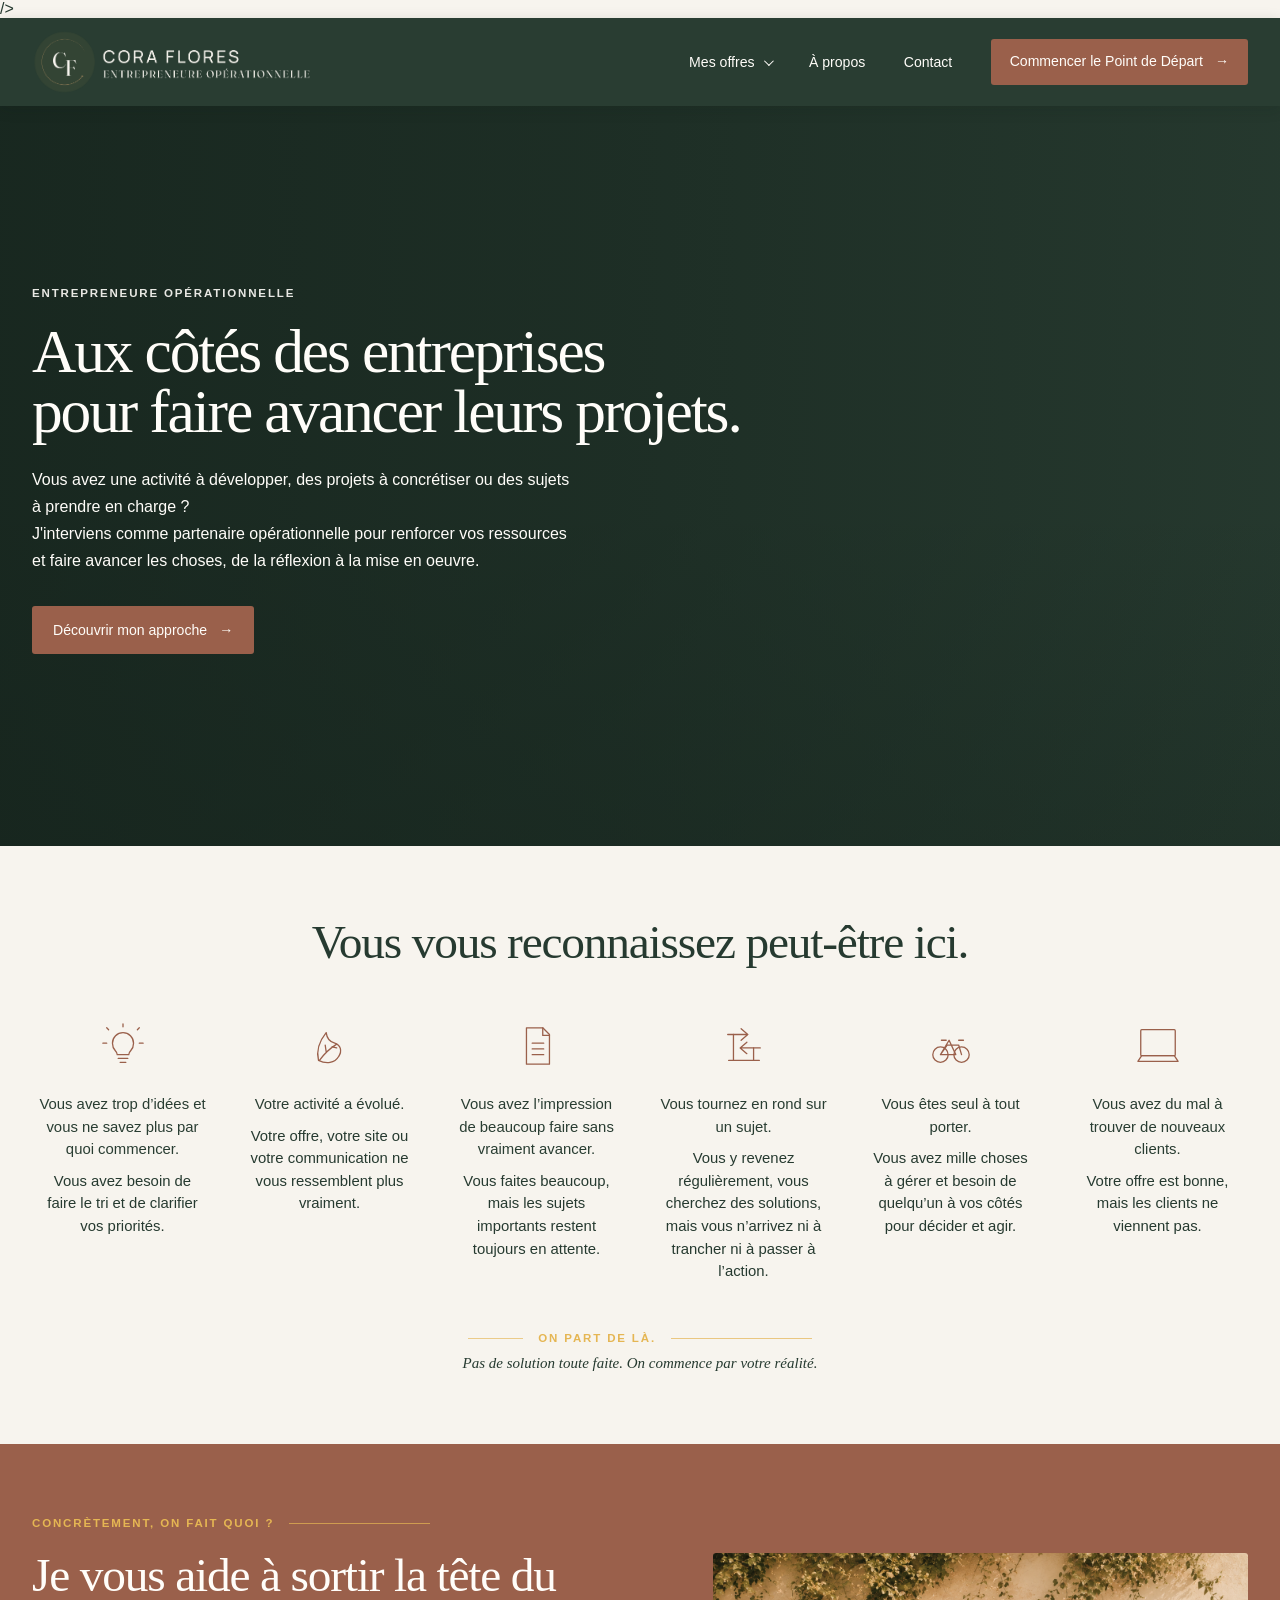
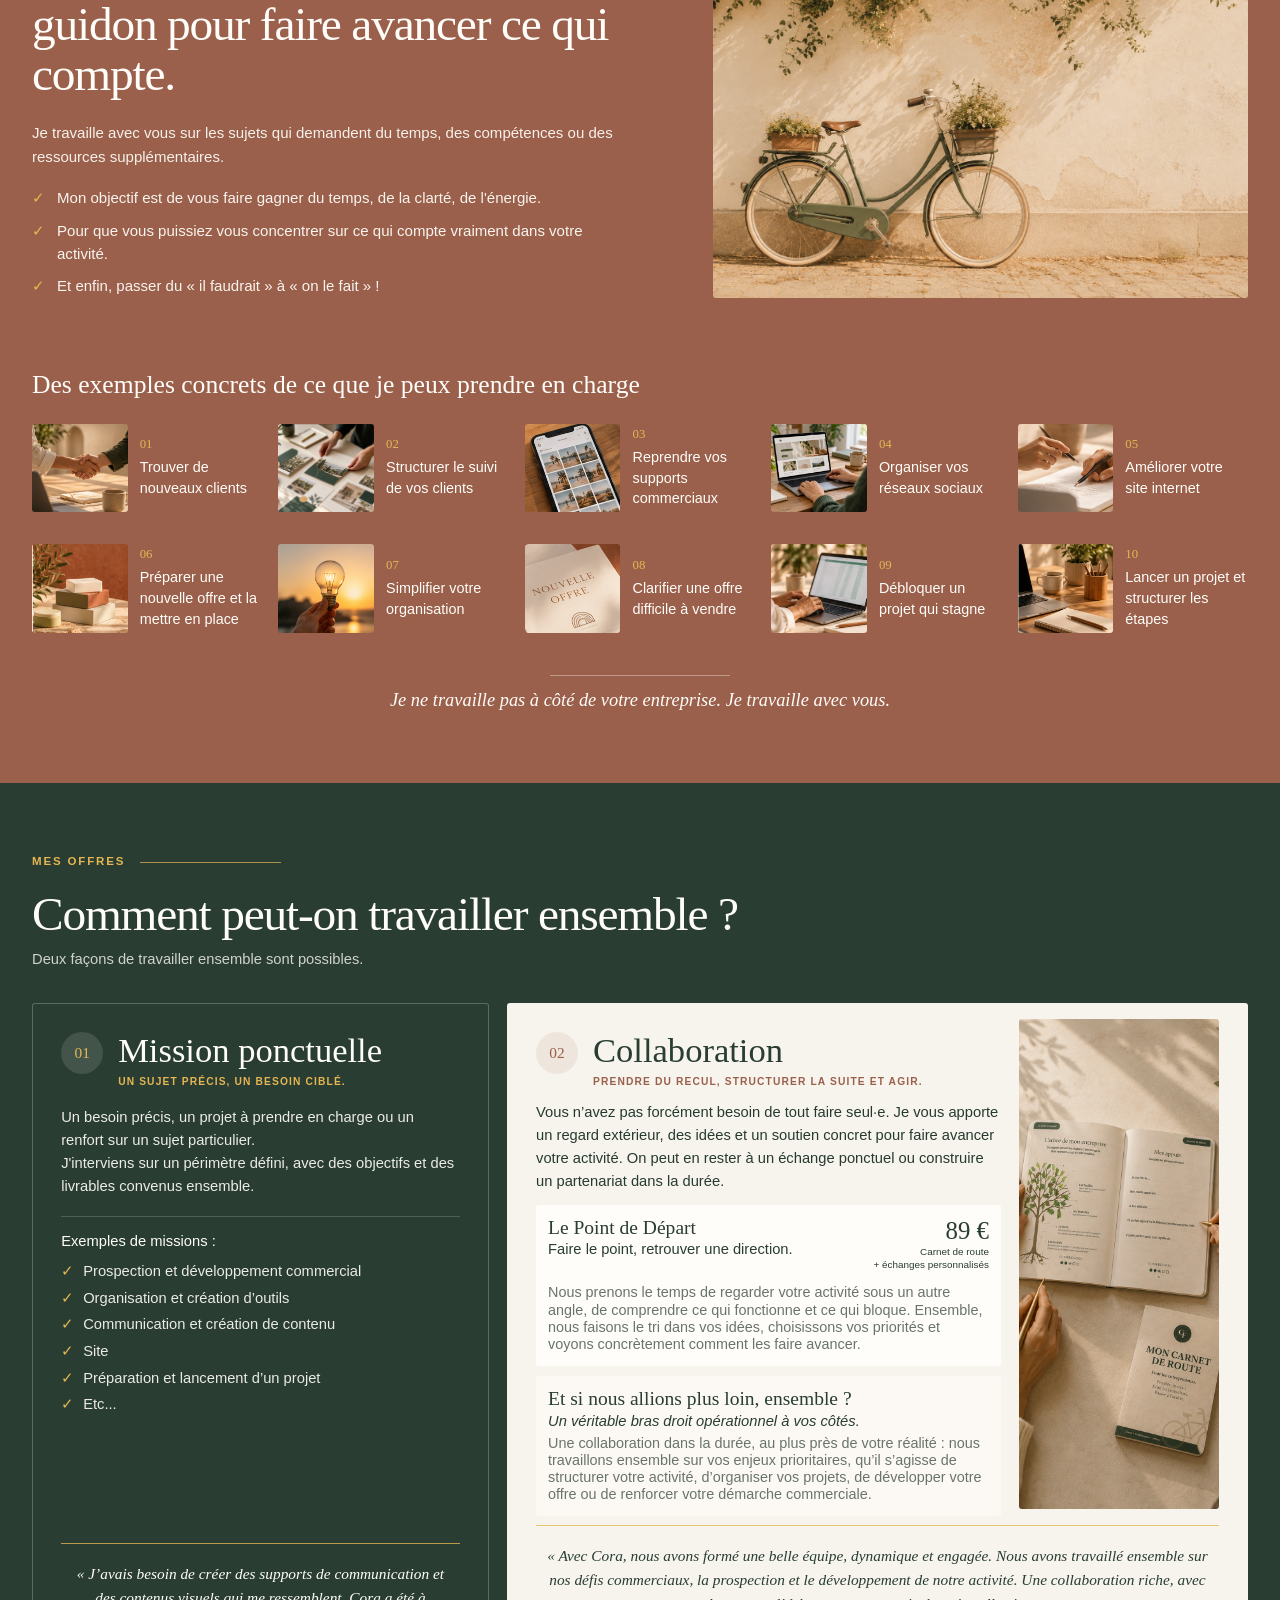
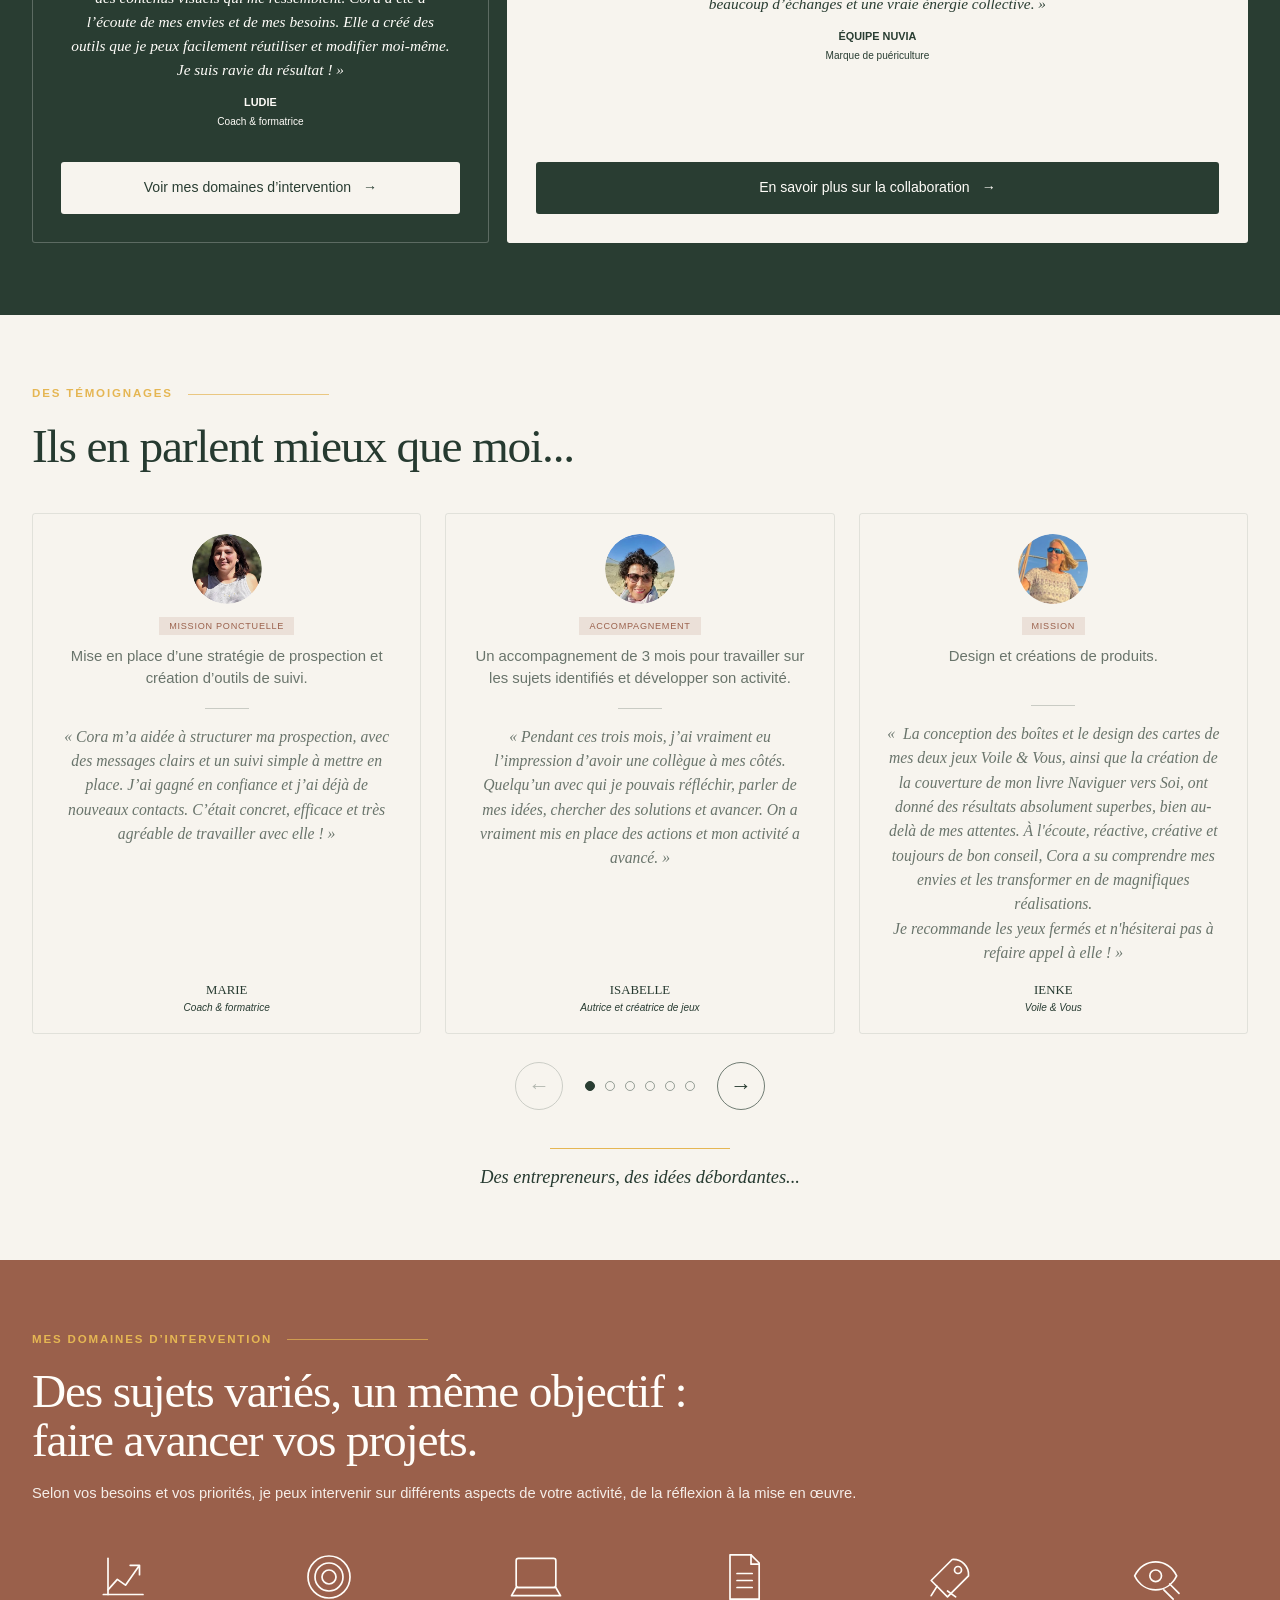
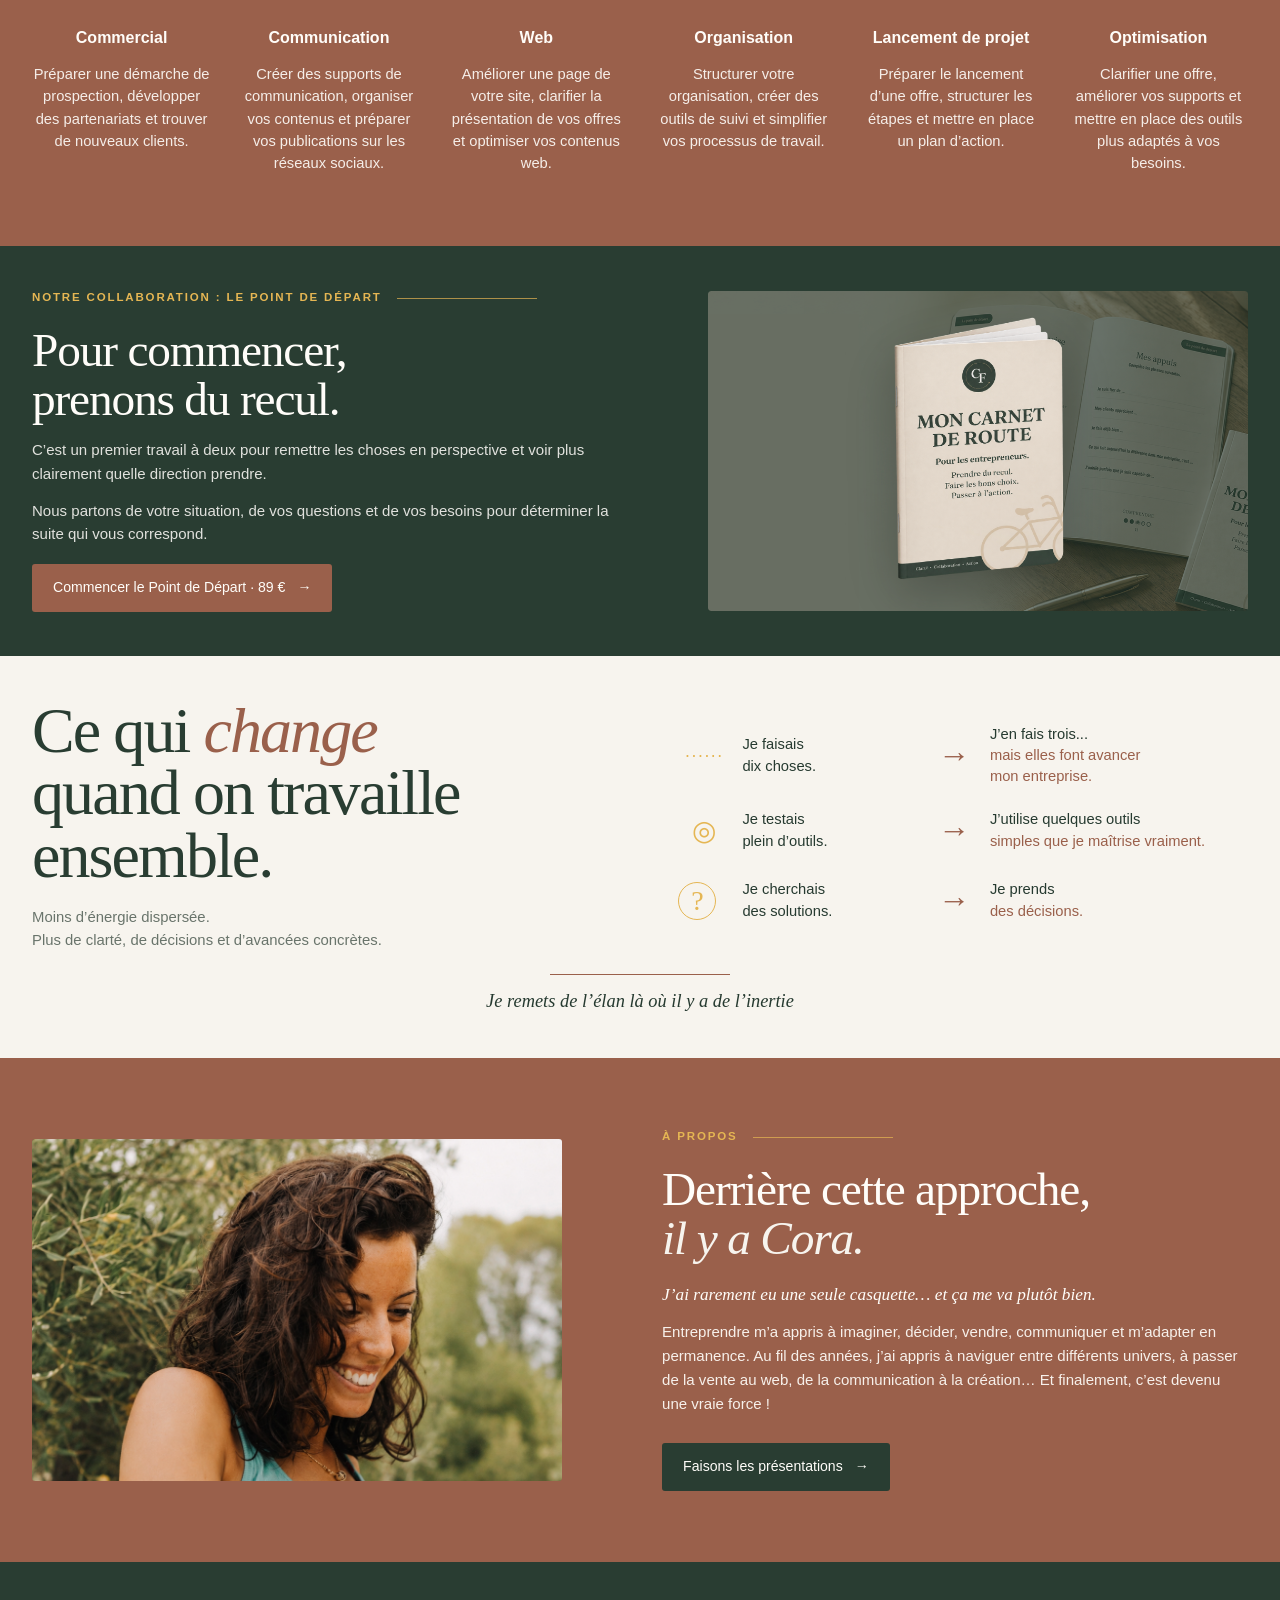
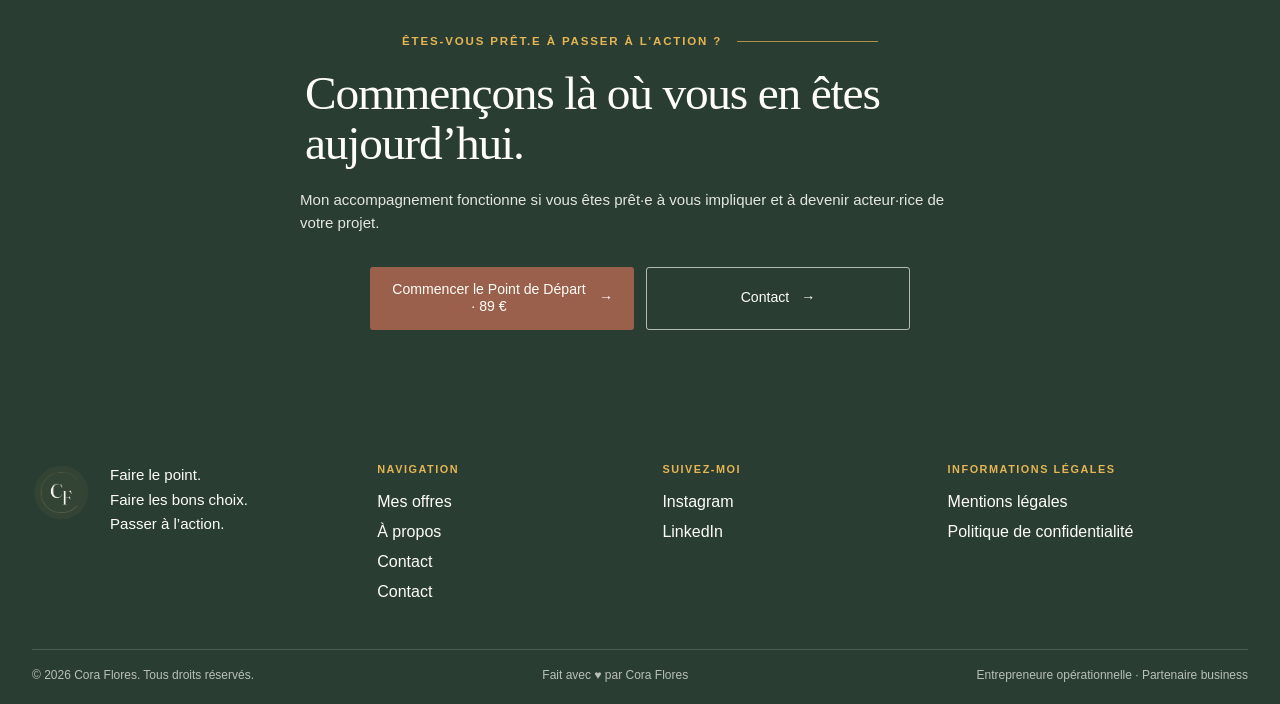
==== commit 72e6cca1: "Update index.html" ====
--- a/index.html
+++ b/index.html
@@ -191,7 +191,7 @@
                   <p class="offer-card__subtitle">Un sujet précis, un besoin ciblé.</p>
                 </div>
               </div>
-              <p class="offer-card__description">Vous avez identifié ce que vous souhaitez mettre en place&nbsp;? Nous travaillons directement dessus.</p>
+              <p class="offer-card__description">Un besoin précis, un projet à prendre en charge ou un renfort sur un sujet particulier.<br>J'interviens sur un périmètre défini, avec des objectifs et des livrables convenus ensemble.</p>
               <div class="mission-examples">
                 <p>Exemples de missions&nbsp;:</p>
                 <ul>
